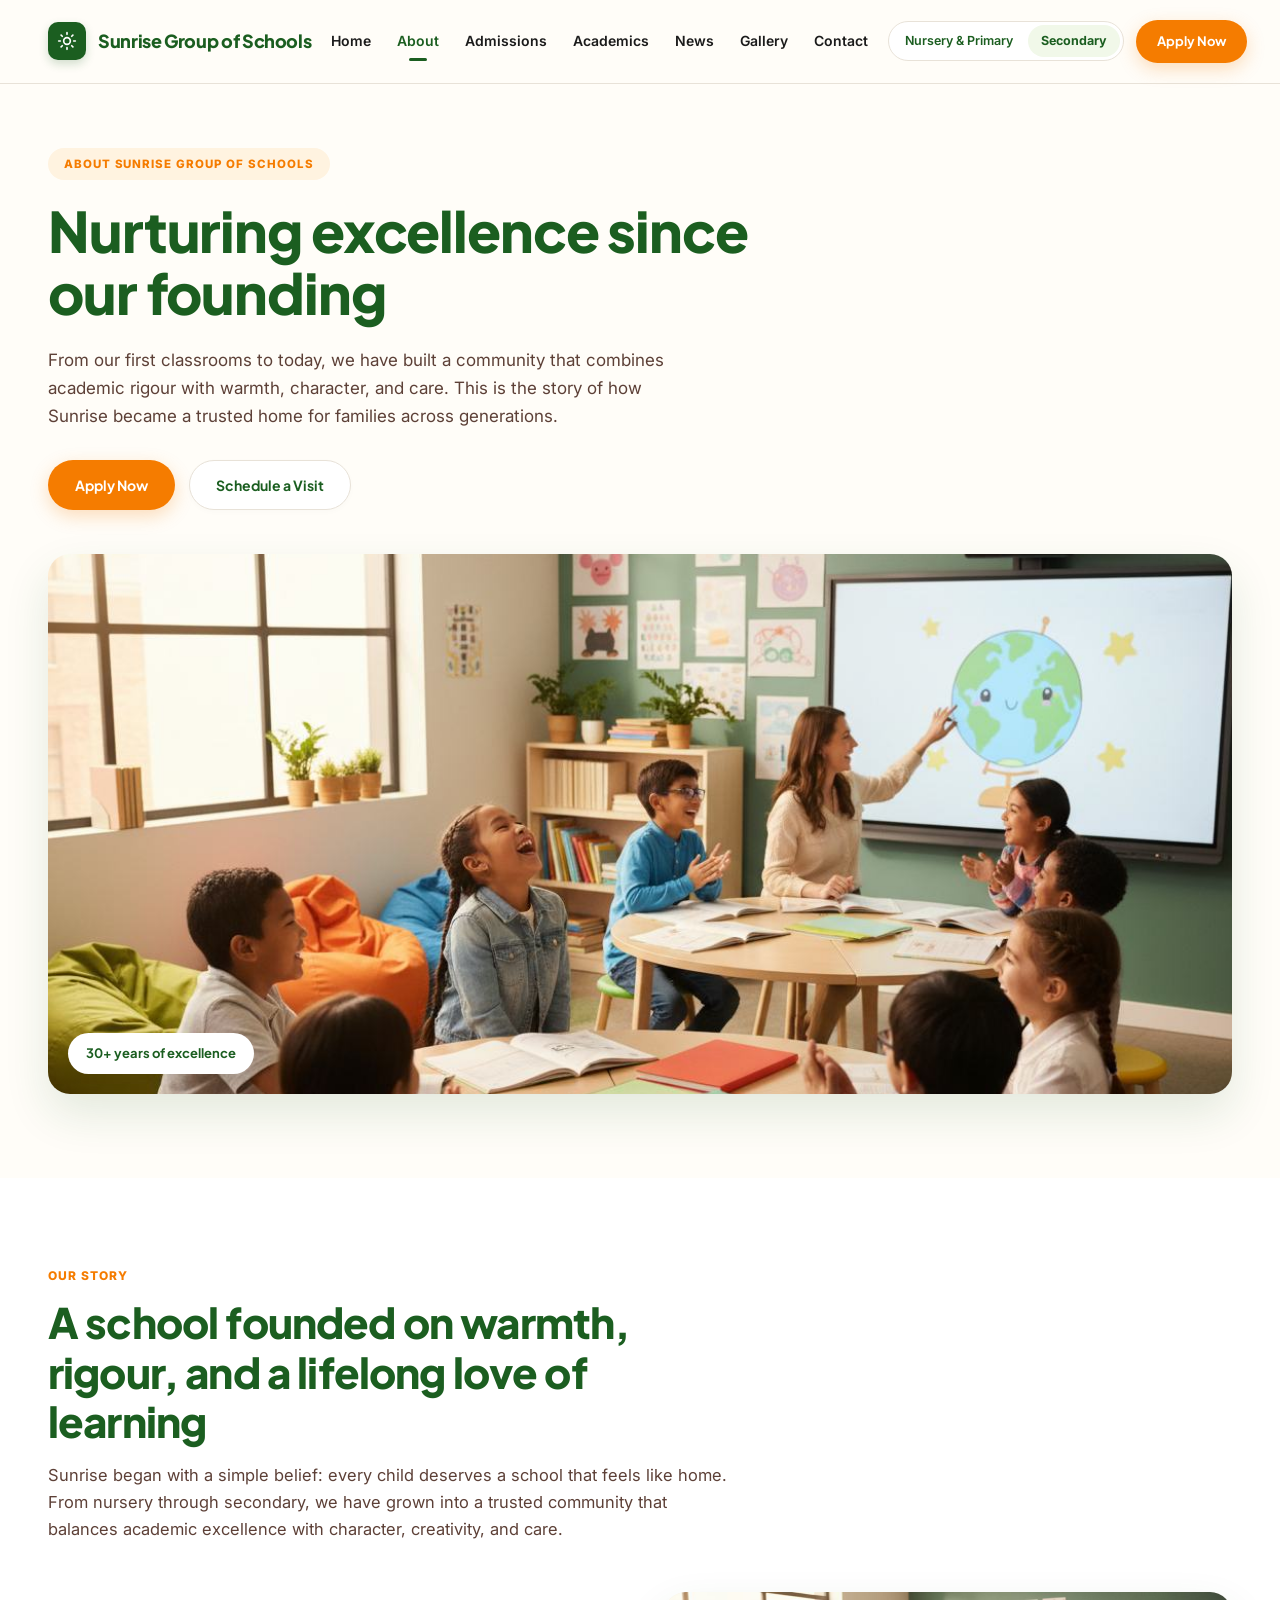
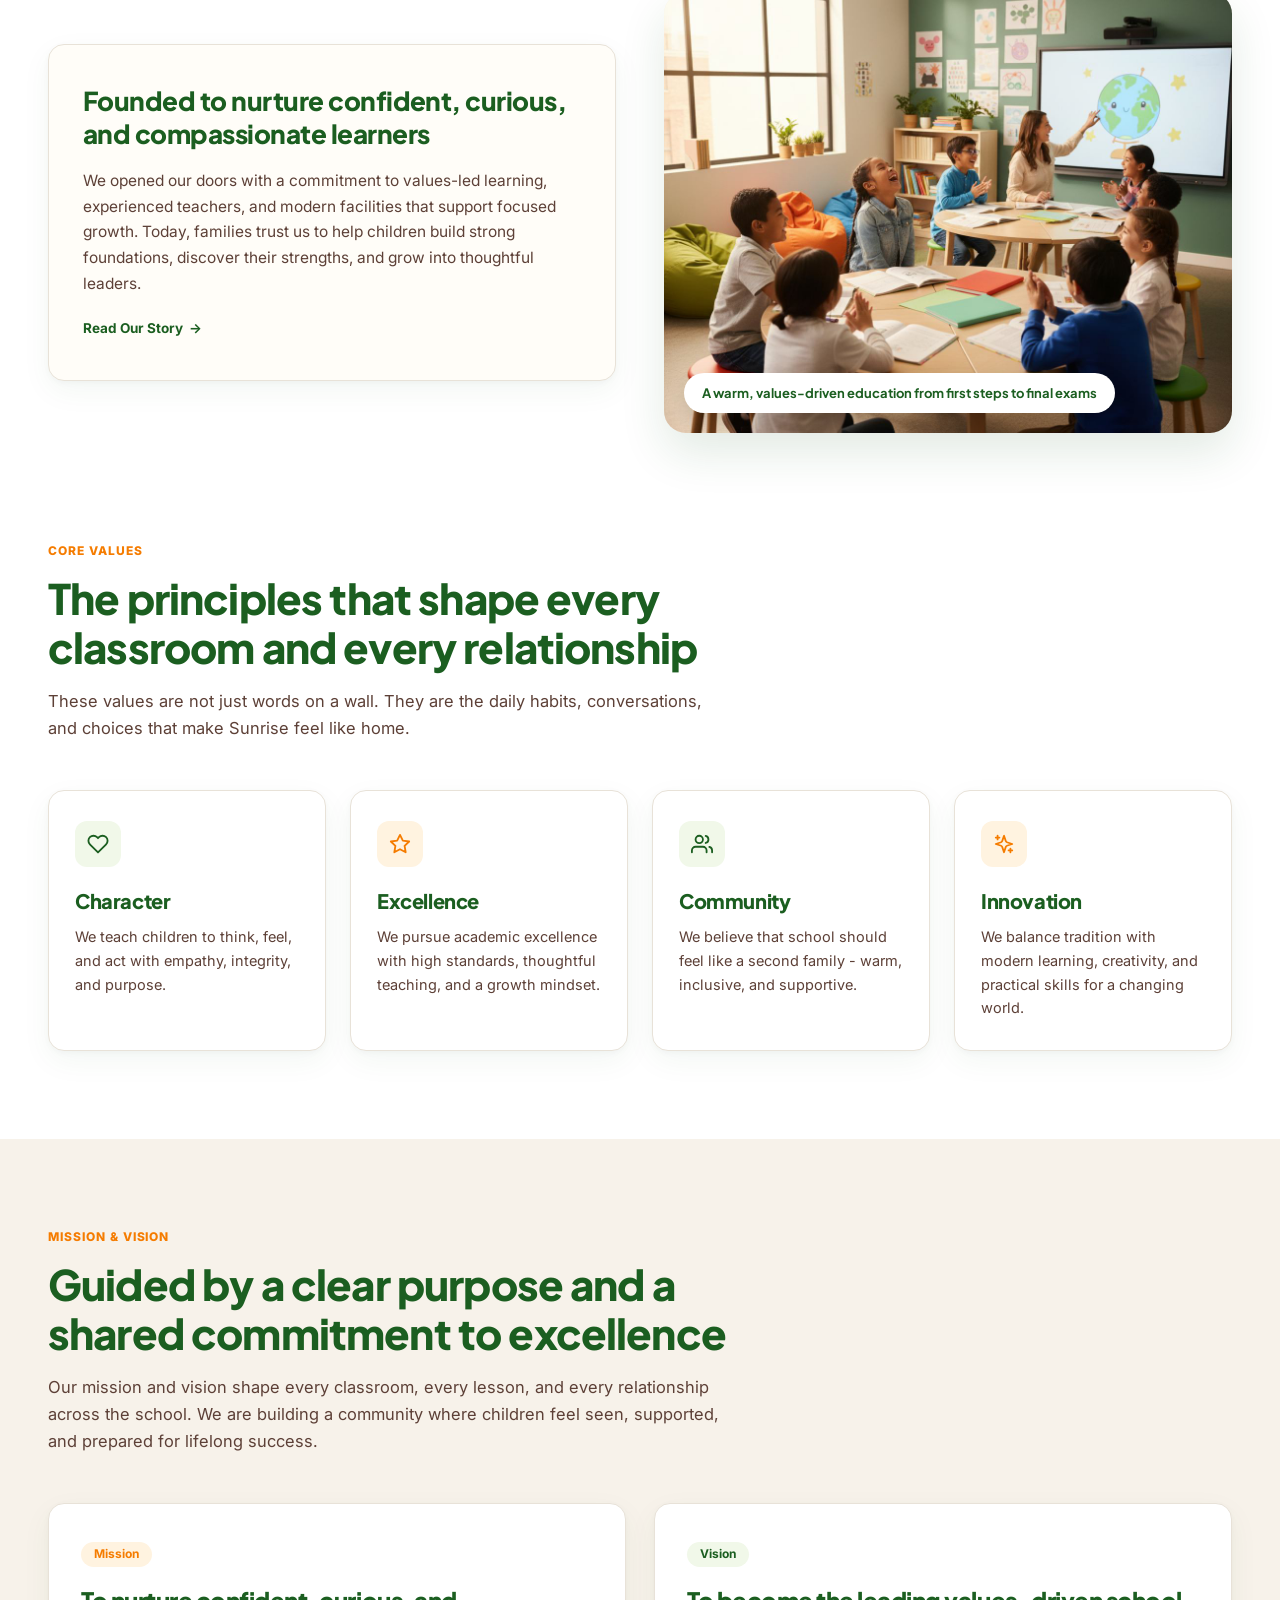
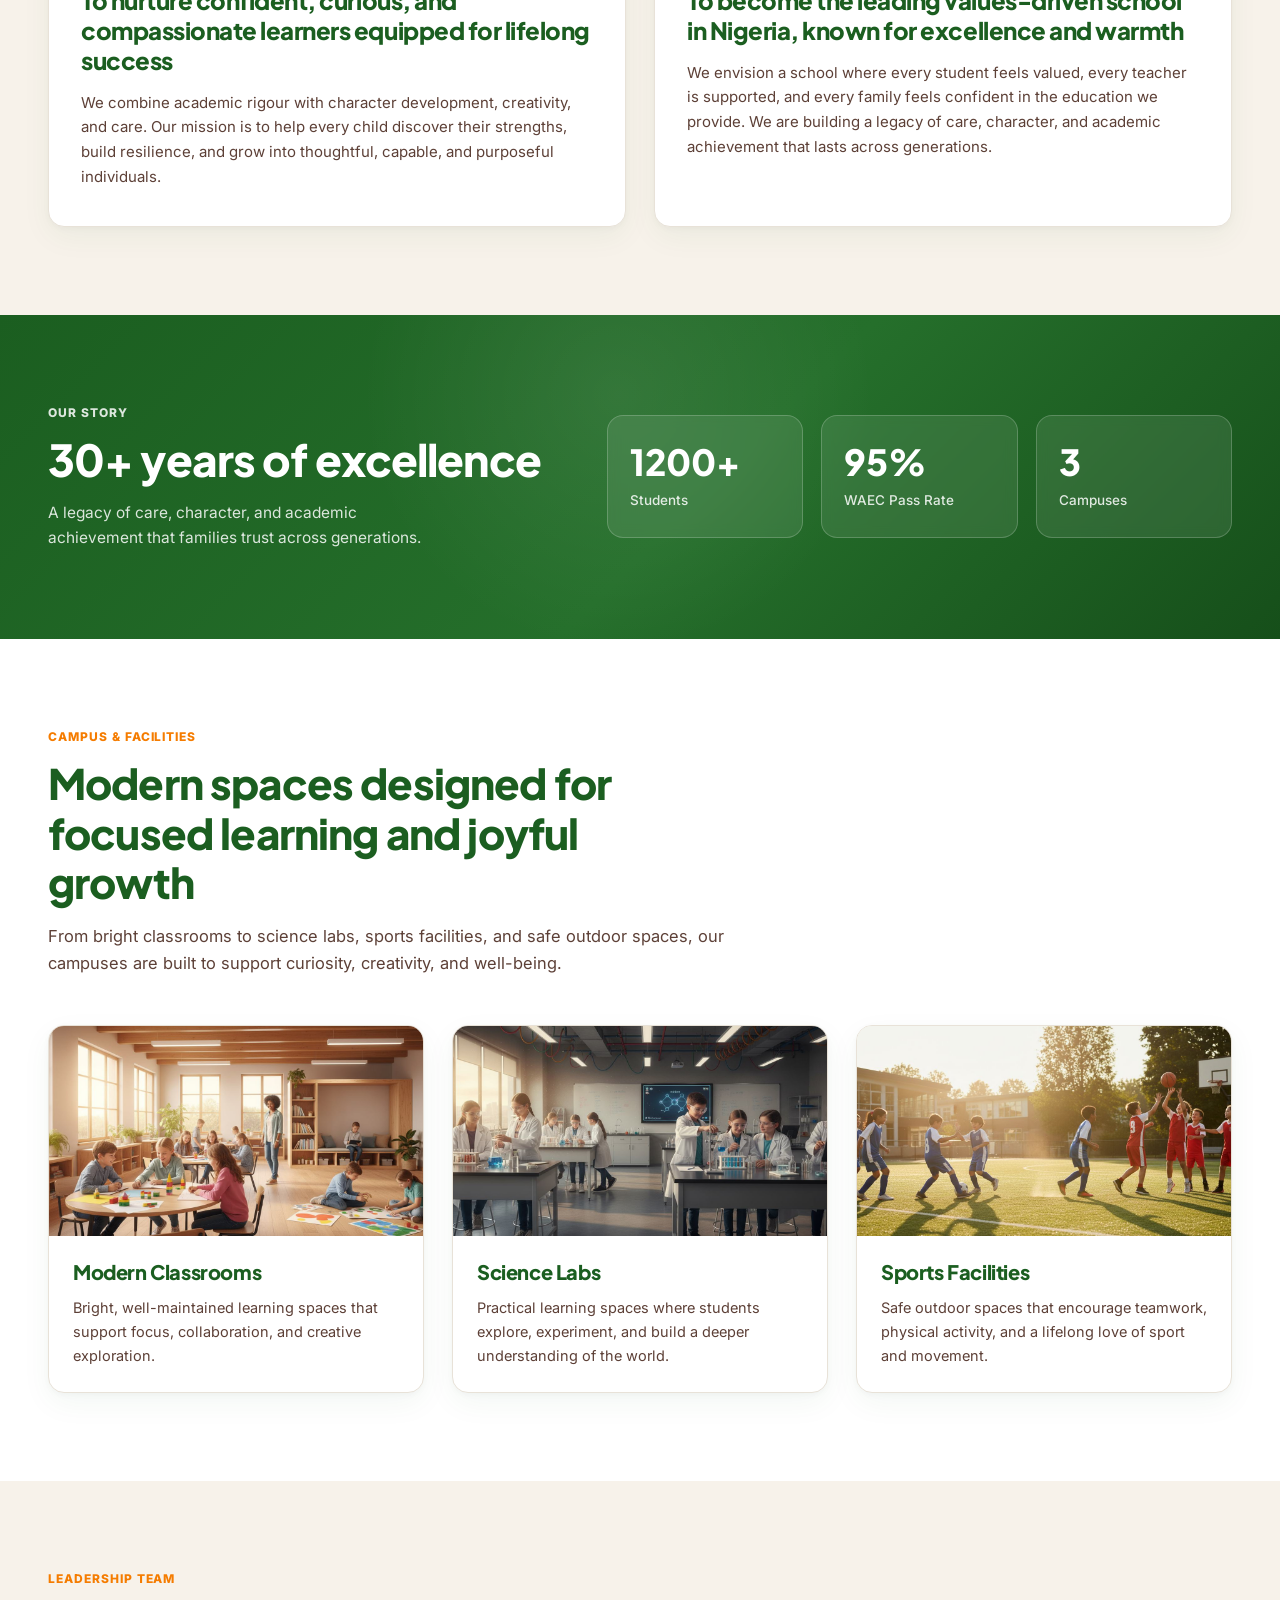
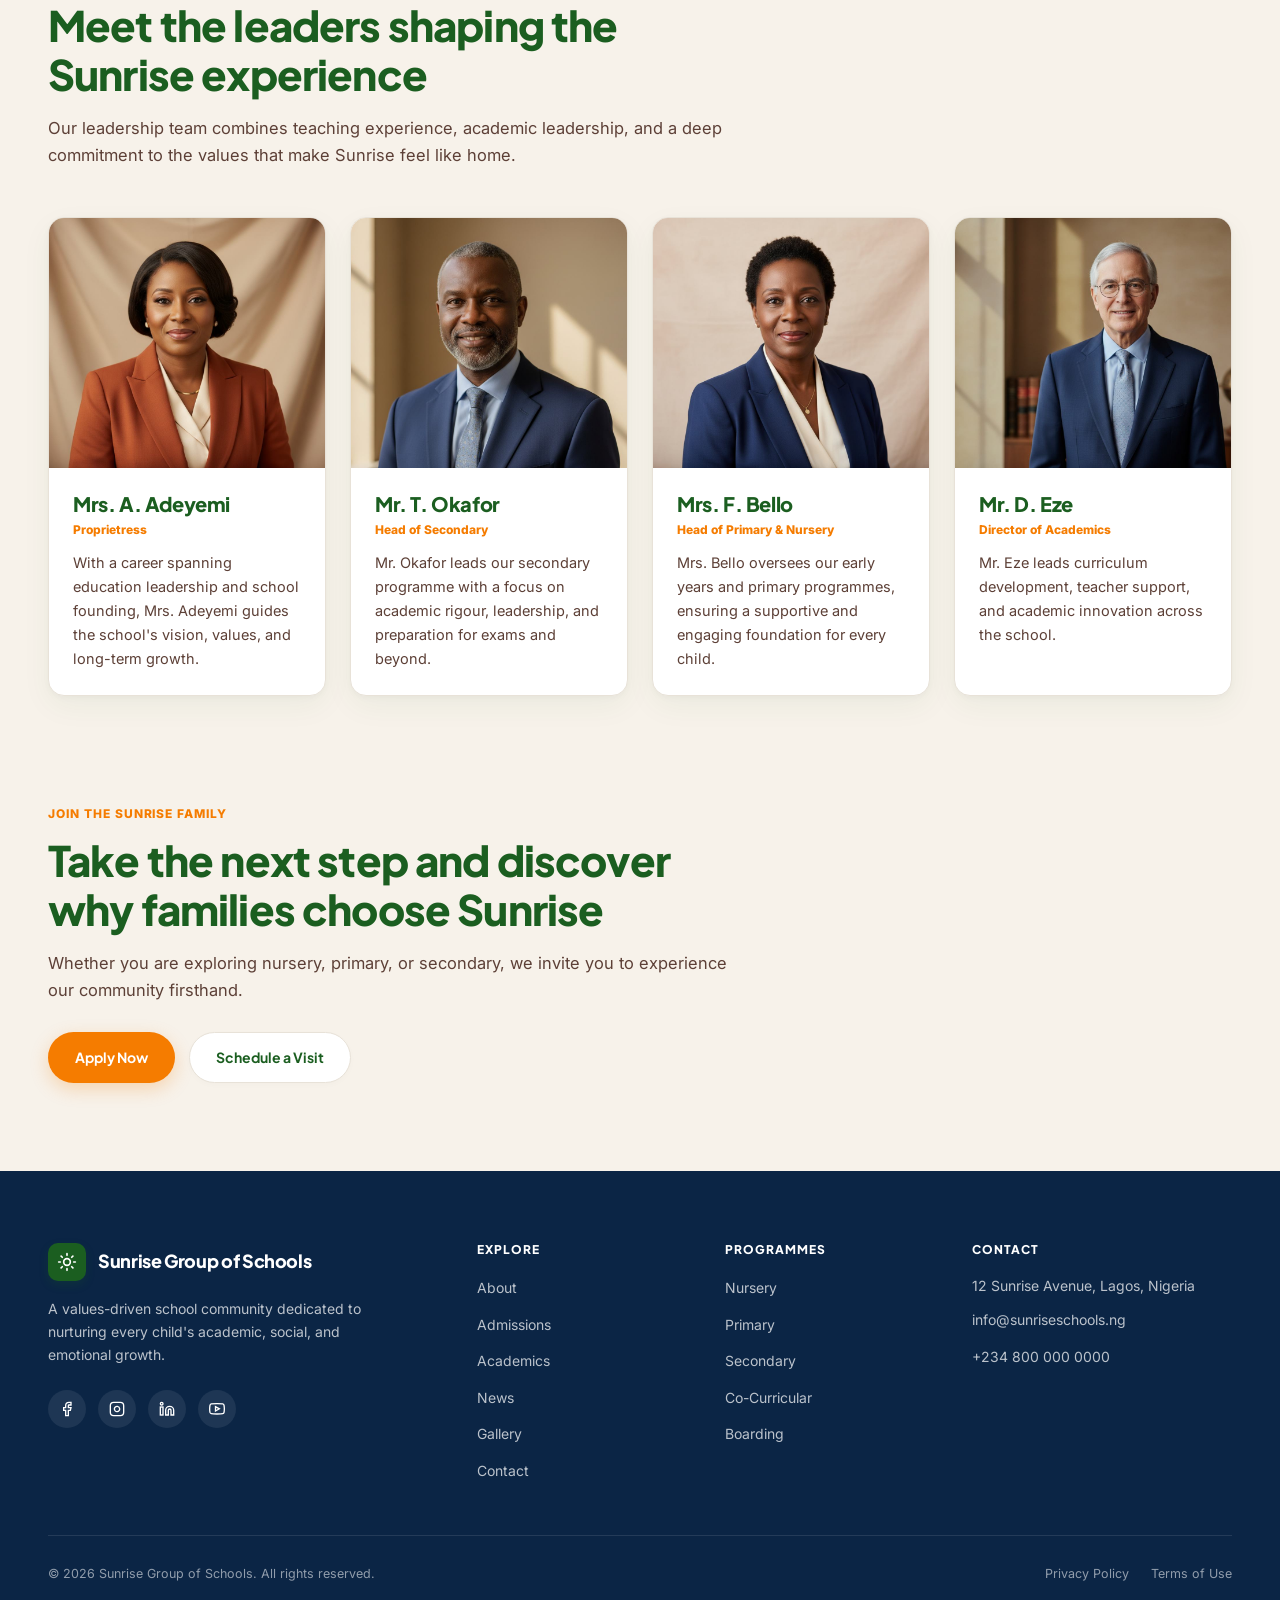
==== about.html @ 2dfd9994 "Build complete Sunrise Group of Schools website from Figma PDFs and all remaining pages" ====
<!DOCTYPE html>
<html lang="en">
<head>
  <meta charset="UTF-8" />
  <meta name="viewport" content="width=device-width, initial-scale=1.0" />
  <title>About Us | Sunrise Group of Schools</title>
  <meta name="description" content="Learn the story of Sunrise Group of Schools — nurturing excellence since our founding with academic rigour, warmth, character, and care." />
  <link rel="stylesheet" href="assets/css/styles.css" />
</head>
<body>

  <!-- ================= HEADER ================= -->
  <header class="site-header">
    <div class="header-inner">
      <a href="index.html" class="brand-logo">
        <span class="brand-icon" aria-hidden="true">
          <svg viewBox="0 0 24 24" fill="none" stroke="currentColor" stroke-width="2" stroke-linecap="round" stroke-linejoin="round">
            <circle cx="12" cy="12" r="4"></circle>
            <path d="M12 2v2M12 20v2M4.93 4.93l1.41 1.41M17.66 17.66l1.41 1.41M2 12h2M20 12h2M6.34 17.66l-1.41 1.41M19.07 4.93l-1.41 1.41"></path>
          </svg>
        </span>
        <span>Sunrise Group of Schools</span>
      </a>

      <nav class="main-nav" aria-label="Main Navigation">
        <a href="index.html" class="nav-link">Home</a>
        <a href="about.html" class="nav-link active">About</a>
        <a href="admissions.html" class="nav-link">Admissions</a>
        <a href="academics.html" class="nav-link">Academics</a>
        <a href="news.html" class="nav-link">News</a>
        <a href="gallery.html" class="nav-link">Gallery</a>
        <a href="contact.html" class="nav-link">Contact</a>
      </nav>

      <div class="header-actions">
        <div class="programme-switcher" aria-label="School Sections">
          <a href="nursery-primary.html" class="programme-pill">Nursery &amp; Primary</a>
          <a href="secondary.html" class="programme-pill highlighted">Secondary</a>
        </div>
        <button class="mobile-menu-toggle" aria-label="Toggle Menu" aria-expanded="false">
          <svg width="20" height="20" viewBox="0 0 24 24" fill="none" stroke="currentColor" stroke-width="2.2" stroke-linecap="round">
            <line x1="3" y1="6" x2="21" y2="6"></line>
            <line x1="3" y1="12" x2="21" y2="12"></line>
            <line x1="3" y1="18" x2="21" y2="18"></line>
          </svg>
        </button>
        <a href="admissions.html" class="btn btn-sm btn-orange">Apply Now</a>
      </div>
    </div>

    <div class="mobile-drawer">
      <a href="index.html" class="nav-link">Home</a>
      <a href="about.html" class="nav-link active">About</a>
      <a href="admissions.html" class="nav-link">Admissions</a>
      <a href="academics.html" class="nav-link">Academics</a>
      <a href="news.html" class="nav-link">News</a>
      <a href="gallery.html" class="nav-link">Gallery</a>
      <a href="contact.html" class="nav-link">Contact</a>
      <div class="programme-switcher">
        <a href="nursery-primary.html" class="programme-pill">Nursery &amp; Primary</a>
        <a href="secondary.html" class="programme-pill highlighted">Secondary</a>
      </div>
    </div>
  </header>

  <main>
    <!-- ================= HERO SECTION (STACKED WIDE) ================= -->
    <section class="hero-stacked">
      <div class="container">
        <div class="hero-stacked-top">
          <span class="eyebrow-pill">About Sunrise Group of Schools</span>
          <h1 class="hero-title">Nurturing excellence since our founding</h1>
          <p class="hero-desc" style="max-width: 640px;">
            From our first classrooms to today, we have built a community that combines academic rigour with warmth, character, and care. This is the story of how Sunrise became a trusted home for families across generations.
          </p>
          <div class="hero-buttons" style="margin-bottom: 0;">
            <a href="admissions.html" class="btn btn-orange">Apply Now</a>
            <a href="contact.html#book-tour" class="btn btn-outline">Schedule a Visit</a>
          </div>
        </div>

        <div class="hero-wide-media">
          <img src="assets/images/hero-home.jpg" alt="Sunrise Group of Schools students and teacher in bright classroom" />
          <div class="floating-pill">30+ years of excellence</div>
        </div>
      </div>
    </section>

    <!-- ================= OUR STORY ================= -->
    <section id="our-story" class="section section-white">
      <div class="container">
        <div class="section-header">
          <span class="eyebrow-text">Our Story</span>
          <h2 class="section-title">A school founded on warmth, rigour, and a lifelong love of learning</h2>
          <p class="section-subtitle">
            Sunrise began with a simple belief: every child deserves a school that feels like home. From nursery through secondary, we have grown into a trusted community that balances academic excellence with character, creativity, and care.
          </p>
        </div>

        <div class="split-2col">
          <div class="card card-cream" style="padding: 40px 34px;">
            <h3 class="card-title" style="font-size: 26px; line-height: 1.25; margin-bottom: 18px;">
              Founded to nurture confident, curious, and compassionate learners
            </h3>
            <p class="card-text" style="font-size: 15.5px;">
              We opened our doors with a commitment to values-led learning, experienced teachers, and modern facilities that support focused growth. Today, families trust us to help children build strong foundations, discover their strengths, and grow into thoughtful leaders.
            </p>
            <a href="#mission-vision" class="card-link">Read Our Story <span>&rarr;</span></a>
          </div>

          <div class="hero-media">
            <img src="assets/images/hero-home.jpg" alt="Students learning together in Sunrise classroom" />
            <div class="floating-pill">A warm, values-driven education from first steps to final exams</div>
          </div>
        </div>
      </div>
    </section>

    <!-- ================= CORE VALUES ================= -->
    <section class="section section-white" style="padding-top: 20px;">
      <div class="container">
        <div class="section-header">
          <span class="eyebrow-text">Core Values</span>
          <h2 class="section-title">The principles that shape every classroom and every relationship</h2>
          <p class="section-subtitle">
            These values are not just words on a wall. They are the daily habits, conversations, and choices that make Sunrise feel like home.
          </p>
        </div>

        <div class="grid-4">
          <div class="card">
            <div class="icon-box green">
              <svg viewBox="0 0 24 24" fill="none" stroke="currentColor" stroke-width="2" stroke-linecap="round" stroke-linejoin="round">
                <path d="M20.84 4.61a5.5 5.5 0 0 0-7.78 0L12 5.67l-1.06-1.06a5.5 5.5 0 0 0-7.78 7.78l1.06 1.06L12 21.23l7.78-7.78 1.06-1.06a5.5 5.5 0 0 0 0-7.78z"></path>
              </svg>
            </div>
            <h3 class="card-title">Character</h3>
            <p class="card-text">
              We teach children to think, feel, and act with empathy, integrity, and purpose.
            </p>
          </div>

          <div class="card">
            <div class="icon-box orange">
              <svg viewBox="0 0 24 24" fill="none" stroke="currentColor" stroke-width="2" stroke-linecap="round" stroke-linejoin="round">
                <polygon points="12 2 15.09 8.26 22 9.27 17 14.14 18.18 21.02 12 17.77 5.82 21.02 7 14.14 2 9.27 8.91 8.26 12 2"></polygon>
              </svg>
            </div>
            <h3 class="card-title">Excellence</h3>
            <p class="card-text">
              We pursue academic excellence with high standards, thoughtful teaching, and a growth mindset.
            </p>
          </div>

          <div class="card">
            <div class="icon-box green">
              <svg viewBox="0 0 24 24" fill="none" stroke="currentColor" stroke-width="2" stroke-linecap="round" stroke-linejoin="round">
                <path d="M17 21v-2a4 4 0 0 0-4-4H5a4 4 0 0 0-4 4v2"></path>
                <circle cx="9" cy="7" r="4"></circle>
                <path d="M23 21v-2a4 4 0 0 0-3-3.87"></path>
                <path d="M16 3.13a4 4 0 0 1 0 7.75"></path>
              </svg>
            </div>
            <h3 class="card-title">Community</h3>
            <p class="card-text">
              We believe that school should feel like a second family - warm, inclusive, and supportive.
            </p>
          </div>

          <div class="card">
            <div class="icon-box orange">
              <svg viewBox="0 0 24 24" fill="none" stroke="currentColor" stroke-width="2" stroke-linecap="round" stroke-linejoin="round">
                <path d="m12 3-1.912 5.813a2 2 0 0 1-1.275 1.275L3 12l5.813 1.912a2 2 0 0 1 1.275 1.275L12 21l1.912-5.813a2 2 0 0 1 1.275-1.275L21 12l-5.813-1.912a2 2 0 0 1-1.275-1.275L12 3Z"></path>
                <path d="M5 3v4M19 17v4M3 5h4M17 19h4"></path>
              </svg>
            </div>
            <h3 class="card-title">Innovation</h3>
            <p class="card-text">
              We balance tradition with modern learning, creativity, and practical skills for a changing world.
            </p>
          </div>
        </div>
      </div>
    </section>

    <!-- ================= MISSION & VISION ================= -->
    <section id="mission-vision" class="section section-oatmeal">
      <div class="container">
        <div class="section-header">
          <span class="eyebrow-text">Mission &amp; Vision</span>
          <h2 class="section-title">Guided by a clear purpose and a shared commitment to excellence</h2>
          <p class="section-subtitle">
            Our mission and vision shape every classroom, every lesson, and every relationship across the school. We are building a community where children feel seen, supported, and prepared for lifelong success.
          </p>
        </div>

        <div class="grid-2">
          <div class="card" style="padding: 36px 32px;">
            <div style="margin-bottom: 18px;">
              <span class="badge badge-orange">Mission</span>
            </div>
            <h3 class="card-title" style="font-size: 24px; line-height: 1.25; margin-bottom: 16px;">
              To nurture confident, curious, and compassionate learners equipped for lifelong success
            </h3>
            <p class="card-text" style="font-size: 15px;">
              We combine academic rigour with character development, creativity, and care. Our mission is to help every child discover their strengths, build resilience, and grow into thoughtful, capable, and purposeful individuals.
            </p>
          </div>

          <div class="card" style="padding: 36px 32px;">
            <div style="margin-bottom: 18px;">
              <span class="badge badge-green">Vision</span>
            </div>
            <h3 class="card-title" style="font-size: 24px; line-height: 1.25; margin-bottom: 16px;">
              To become the leading values-driven school in Nigeria, known for excellence and warmth
            </h3>
            <p class="card-text" style="font-size: 15px;">
              We envision a school where every student feels valued, every teacher is supported, and every family feels confident in the education we provide. We are building a legacy of care, character, and academic achievement that lasts across generations.
            </p>
          </div>
        </div>
      </div>
    </section>

    <!-- ================= OUR STORY STATS BANNER ================= -->
    <section class="section section-green">
      <div class="container">
        <div class="stats-banner-grid">
          <div>
            <span class="eyebrow-text light">Our Story</span>
            <h2 class="stats-banner-title">30+ years of excellence</h2>
            <p class="stats-banner-desc">
              A legacy of care, character, and academic achievement that families trust across generations.
            </p>
          </div>

          <div class="stats-cards-row">
            <div class="stat-glass-card">
              <div class="stat-number">1200+</div>
              <div class="stat-label">Students</div>
            </div>
            <div class="stat-glass-card">
              <div class="stat-number">95%</div>
              <div class="stat-label">WAEC Pass Rate</div>
            </div>
            <div class="stat-glass-card">
              <div class="stat-number">3</div>
              <div class="stat-label">Campuses</div>
            </div>
          </div>
        </div>
      </div>
    </section>

    <!-- ================= CAMPUS & FACILITIES ================= -->
    <section class="section section-white">
      <div class="container">
        <div class="section-header">
          <span class="eyebrow-text">Campus &amp; Facilities</span>
          <h2 class="section-title">Modern spaces designed for focused learning and joyful growth</h2>
          <p class="section-subtitle">
            From bright classrooms to science labs, sports facilities, and safe outdoor spaces, our campuses are built to support curiosity, creativity, and well-being.
          </p>
        </div>

        <div class="grid-3">
          <div class="photo-card">
            <div class="photo-card-img">
              <img src="assets/images/facility-classrooms.jpg" alt="Modern Classrooms at Sunrise Group of Schools" />
            </div>
            <div class="photo-card-body">
              <h3 class="card-title">Modern Classrooms</h3>
              <p class="card-text">
                Bright, well-maintained learning spaces that support focus, collaboration, and creative exploration.
              </p>
            </div>
          </div>

          <div class="photo-card">
            <div class="photo-card-img">
              <img src="assets/images/facility-science-lab.jpg" alt="Science Labs at Sunrise Group of Schools" />
            </div>
            <div class="photo-card-body">
              <h3 class="card-title">Science Labs</h3>
              <p class="card-text">
                Practical learning spaces where students explore, experiment, and build a deeper understanding of the world.
              </p>
            </div>
          </div>

          <div class="photo-card">
            <div class="photo-card-img">
              <img src="assets/images/facility-sports.jpg" alt="Sports Facilities at Sunrise Group of Schools" />
            </div>
            <div class="photo-card-body">
              <h3 class="card-title">Sports Facilities</h3>
              <p class="card-text">
                Safe outdoor spaces that encourage teamwork, physical activity, and a lifelong love of sport and movement.
              </p>
            </div>
          </div>
        </div>
      </div>
    </section>

    <!-- ================= LEADERSHIP TEAM ================= -->
    <section class="section section-oatmeal">
      <div class="container">
        <div class="section-header">
          <span class="eyebrow-text">Leadership Team</span>
          <h2 class="section-title">Meet the leaders shaping the Sunrise experience</h2>
          <p class="section-subtitle">
            Our leadership team combines teaching experience, academic leadership, and a deep commitment to the values that make Sunrise feel like home.
          </p>
        </div>

        <div class="grid-4">
          <div class="photo-card">
            <div class="photo-card-img tall">
              <img src="assets/images/leader-adeyemi.jpg" alt="Mrs. A. Adeyemi - Proprietress" />
            </div>
            <div class="photo-card-body">
              <h3 class="card-title" style="margin-bottom: 4px;">Mrs. A. Adeyemi</h3>
              <div class="role-label">Proprietress</div>
              <p class="card-text">
                With a career spanning education leadership and school founding, Mrs. Adeyemi guides the school's vision, values, and long-term growth.
              </p>
            </div>
          </div>

          <div class="photo-card">
            <div class="photo-card-img tall">
              <img src="assets/images/leader-okafor.jpg" alt="Mr. T. Okafor - Head of Secondary" />
            </div>
            <div class="photo-card-body">
              <h3 class="card-title" style="margin-bottom: 4px;">Mr. T. Okafor</h3>
              <div class="role-label">Head of Secondary</div>
              <p class="card-text">
                Mr. Okafor leads our secondary programme with a focus on academic rigour, leadership, and preparation for exams and beyond.
              </p>
            </div>
          </div>

          <div class="photo-card">
            <div class="photo-card-img tall">
              <img src="assets/images/leader-bello.jpg" alt="Mrs. F. Bello - Head of Primary & Nursery" />
            </div>
            <div class="photo-card-body">
              <h3 class="card-title" style="margin-bottom: 4px;">Mrs. F. Bello</h3>
              <div class="role-label">Head of Primary &amp; Nursery</div>
              <p class="card-text">
                Mrs. Bello oversees our early years and primary programmes, ensuring a supportive and engaging foundation for every child.
              </p>
            </div>
          </div>

          <div class="photo-card">
            <div class="photo-card-img tall">
              <img src="assets/images/leader-eze.jpg" alt="Mr. D. Eze - Director of Academics" />
            </div>
            <div class="photo-card-body">
              <h3 class="card-title" style="margin-bottom: 4px;">Mr. D. Eze</h3>
              <div class="role-label">Director of Academics</div>
              <p class="card-text">
                Mr. Eze leads curriculum development, teacher support, and academic innovation across the school.
              </p>
            </div>
          </div>
        </div>
      </div>
    </section>

    <!-- ================= JOIN THE SUNRISE FAMILY CTA ================= -->
    <section class="section section-oatmeal" style="padding-top: 20px;">
      <div class="container">
        <div class="section-header" style="margin-bottom: 28px;">
          <span class="eyebrow-text">Join the Sunrise Family</span>
          <h2 class="section-title">Take the next step and discover why families choose Sunrise</h2>
          <p class="section-subtitle">
            Whether you are exploring nursery, primary, or secondary, we invite you to experience our community firsthand.
          </p>
        </div>
        <div class="hero-buttons" style="margin-bottom: 0;">
          <a href="admissions.html" class="btn btn-orange">Apply Now</a>
          <a href="contact.html#book-tour" class="btn btn-outline">Schedule a Visit</a>
        </div>
      </div>
    </section>
  </main>

  <!-- ================= FOOTER ================= -->
  <footer class="site-footer">
    <div class="container">
      <div class="footer-grid">
        <div>
          <a href="index.html" class="brand-logo">
            <span class="brand-icon" aria-hidden="true">
              <svg viewBox="0 0 24 24" fill="none" stroke="currentColor" stroke-width="2" stroke-linecap="round" stroke-linejoin="round">
                <circle cx="12" cy="12" r="4"></circle>
                <path d="M12 2v2M12 20v2M4.93 4.93l1.41 1.41M17.66 17.66l1.41 1.41M2 12h2M20 12h2M6.34 17.66l-1.41 1.41M19.07 4.93l-1.41 1.41"></path>
              </svg>
            </span>
            <span class="footer-brand-title">Sunrise Group of Schools</span>
          </a>
          <p class="footer-desc">
            A values-driven school community dedicated to nurturing every child's academic, social, and emotional growth.
          </p>
          <div class="social-links">
            <a href="contact.html" class="social-btn" aria-label="Facebook">
              <svg viewBox="0 0 24 24" fill="none" stroke="currentColor" stroke-width="2"><path d="M18 2h-3a5 5 0 0 0-5 5v3H7v4h3v8h4v-8h3l1-4h-4V7a1 1 0 0 1 1-1h3z"></path></svg>
            </a>
            <a href="gallery.html" class="social-btn" aria-label="Instagram">
              <svg viewBox="0 0 24 24" fill="none" stroke="currentColor" stroke-width="2"><rect x="2" y="2" width="20" height="20" rx="5" ry="5"></rect><path d="M16 11.37A4 4 0 1 1 12.63 8 4 4 0 0 1 16 11.37z"></path><line x1="17.5" y1="6.5" x2="17.51" y2="6.5"></line></svg>
            </a>
            <a href="about.html" class="social-btn" aria-label="LinkedIn">
              <svg viewBox="0 0 24 24" fill="none" stroke="currentColor" stroke-width="2"><path d="M16 8a6 6 0 0 1 6 6v7h-4v-7a2 2 0 0 0-2-2 2 2 0 0 0-2 2v7h-4v-7a6 6 0 0 1 6-6z"></path><rect x="2" y="9" width="4" height="12"></rect><circle cx="4" cy="4" r="2"></circle></svg>
            </a>
            <a href="news.html" class="social-btn" aria-label="YouTube">
              <svg viewBox="0 0 24 24" fill="none" stroke="currentColor" stroke-width="2"><path d="M22.54 6.42a2.78 2.78 0 0 0-1.94-2C18.88 4 12 4 12 4s-6.88 0-8.6.46a2.78 2.78 0 0 0-1.94 2A29 29 0 0 0 1 11.75a29 29 0 0 0 .46 5.33A2.78 2.78 0 0 0 3.4 19c1.72.46 8.6.46 8.6.46s6.88 0 8.6-.46a2.78 2.78 0 0 0 1.94-2 29 29 0 0 0 .46-5.25 29 29 0 0 0-.46-5.33z"></path><polygon points="9.75 15.02 15.5 11.75 9.75 8.48 9.75 15.02"></polygon></svg>
            </a>
          </div>
        </div>

        <div>
          <h4 class="footer-col-title">Explore</h4>
          <ul class="footer-links">
            <li><a href="about.html">About</a></li>
            <li><a href="admissions.html">Admissions</a></li>
            <li><a href="academics.html">Academics</a></li>
            <li><a href="news.html">News</a></li>
            <li><a href="gallery.html">Gallery</a></li>
            <li><a href="contact.html">Contact</a></li>
          </ul>
        </div>

        <div>
          <h4 class="footer-col-title">Programmes</h4>
          <ul class="footer-links">
            <li><a href="nursery-primary.html#nursery">Nursery</a></li>
            <li><a href="nursery-primary.html#primary">Primary</a></li>
            <li><a href="secondary.html">Secondary</a></li>
            <li><a href="academics.html#beyond-classroom">Co-Curricular</a></li>
            <li><a href="secondary.html#boarding">Boarding</a></li>
          </ul>
        </div>

        <div>
          <h4 class="footer-col-title">Contact</h4>
          <ul class="footer-links">
            <li class="footer-contact-item">12 Sunrise Avenue, Lagos, Nigeria</li>
            <li><a href="mailto:info@sunriseschools.ng">info@sunriseschools.ng</a></li>
            <li><a href="tel:+2348000000000">+234 800 000 0000</a></li>
          </ul>
        </div>
      </div>

      <div class="footer-bottom">
        <div>&copy; 2026 Sunrise Group of Schools. All rights reserved.</div>
        <div class="footer-legal">
          <a href="contact.html#privacy">Privacy Policy</a>
          <a href="contact.html#terms">Terms of Use</a>
        </div>
      </div>
    </div>
  </footer>

  <script src="assets/js/main.js"></script>
</body>
</html>
---- assets/css/styles.css ----
@import url('https://fonts.googleapis.com/css2?family=Inter:ital,wght@0,400;0,500;0,600;0,700;1,400;1,500&family=Plus+Jakarta+Sans:wght@600;700;800&display=swap');

:root {
  --green-primary: #1b5e20;
  --green-dark: #134617;
  --green-light: #f1f8e9;
  --green-tint: #e4f2d5;
  --orange-primary: #f57c00;
  --orange-hover: #e06d00;
  --orange-light: #fff3e0;
  --orange-tint: #ffe5bd;
  --navy-footer: #0b2545;
  --bg-cream: #fffdf8;
  --bg-oatmeal: #f7f2ea;
  --bg-white: #ffffff;
  --text-dark: #1b1b1b;
  --text-muted: #5d4037;
  --text-light: #7a635b;
  --border-warm: #e8e2d8;
  --shadow-card: 0 10px 30px rgba(27, 94, 32, 0.05), 0 2px 6px rgba(27, 27, 27, 0.03);
  --shadow-hover: 0 18px 40px rgba(27, 94, 32, 0.1), 0 4px 12px rgba(27, 27, 27, 0.05);
  --shadow-photo: 0 20px 45px rgba(27, 94, 32, 0.12);
  --radius-sm: 10px;
  --radius-md: 16px;
  --radius-lg: 22px;
  --radius-pill: 9999px;
  --container-max: 1280px;
  --transition: all 0.25s cubic-bezier(0.16, 1, 0.3, 1);
}

*, *::before, *::after {
  box-sizing: border-box;
  margin: 0;
  padding: 0;
}

html {
  scroll-behavior: smooth;
  -webkit-font-smoothing: antialiased;
  -moz-osx-font-smoothing: grayscale;
}

body {
  font-family: 'Inter', -apple-system, BlinkMacSystemFont, sans-serif;
  background-color: var(--bg-cream);
  color: var(--text-dark);
  line-height: 1.6;
  font-size: 16px;
  overflow-x: hidden;
}

h1, h2, h3, h4, h5, h6 {
  font-family: 'Plus Jakarta Sans', 'Inter', sans-serif;
  color: var(--green-primary);
  line-height: 1.18;
  letter-spacing: -0.02em;
}

a {
  color: inherit;
  text-decoration: none;
  transition: var(--transition);
}

img {
  max-width: 100%;
  height: auto;
  display: block;
}

ul {
  list-style: none;
}

.container {
  max-width: var(--container-max);
  margin: 0 auto;
  padding: 0 48px;
}

@media (max-width: 768px) {
  .container {
    padding: 0 20px;
  }
}

/* =========================================
   HEADER & NAVIGATION (Matches Figma 84px/60px)
   ========================================= */
.site-header {
  position: sticky;
  top: 0;
  z-index: 1000;
  background-color: rgba(255, 253, 248, 0.96);
  backdrop-filter: blur(12px);
  border-bottom: 1px solid var(--border-warm);
  height: 84px;
  display: flex;
  align-items: center;
}

.header-inner {
  width: 100%;
  max-width: var(--container-max);
  margin: 0 auto;
  padding: 0 48px;
  display: flex;
  align-items: center;
  justify-content: space-between;
  gap: 20px;
}

.brand-logo {
  display: inline-flex;
  align-items: center;
  gap: 12px;
  font-family: 'Plus Jakarta Sans', sans-serif;
  font-weight: 800;
  font-size: 18px;
  color: var(--green-primary);
  letter-spacing: -0.02em;
  flex-shrink: 0;
}

.brand-icon {
  width: 38px;
  height: 38px;
  border-radius: 10px;
  background-color: var(--green-primary);
  color: var(--bg-white);
  display: inline-flex;
  align-items: center;
  justify-content: center;
  flex-shrink: 0;
  box-shadow: 0 4px 10px rgba(27, 94, 32, 0.2);
}

.brand-icon svg {
  width: 20px;
  height: 20px;
}

.main-nav {
  display: flex;
  align-items: center;
  gap: 26px;
}

.nav-link {
  font-size: 14px;
  font-weight: 600;
  color: var(--text-dark);
  padding: 6px 0;
  position: relative;
}

.nav-link:hover,
.nav-link.active {
  color: var(--green-primary);
}

.nav-link.active::after {
  content: '';
  position: absolute;
  bottom: -2px;
  left: 50%;
  transform: translateX(-50%);
  width: 18px;
  height: 2.5px;
  border-radius: 2px;
  background-color: var(--green-primary);
}

.header-actions {
  display: flex;
  align-items: center;
  gap: 12px;
  flex-shrink: 0;
}

.programme-switcher {
  display: inline-flex;
  align-items: center;
  background-color: var(--bg-white);
  border: 1px solid var(--border-warm);
  border-radius: var(--radius-pill);
  padding: 3px;
  gap: 2px;
}

.programme-pill {
  font-size: 12.5px;
  font-weight: 600;
  color: var(--green-primary);
  padding: 6px 13px;
  border-radius: var(--radius-pill);
  white-space: nowrap;
}

.programme-pill:hover {
  background-color: var(--green-light);
}

.programme-pill.highlighted {
  background-color: var(--green-light);
  color: var(--green-primary);
  font-weight: 700;
}

.mobile-menu-toggle {
  display: none;
  width: 38px;
  height: 38px;
  border-radius: 10px;
  background-color: var(--green-light);
  color: var(--green-primary);
  border: none;
  align-items: center;
  justify-content: center;
  cursor: pointer;
  transition: var(--transition);
}

.mobile-menu-toggle:hover {
  background-color: var(--green-tint);
}

.mobile-drawer {
  display: none;
  position: fixed;
  top: 64px;
  left: 0;
  right: 0;
  background-color: var(--bg-cream);
  border-bottom: 1px solid var(--border-warm);
  box-shadow: 0 20px 40px rgba(0, 0, 0, 0.1);
  padding: 20px;
  z-index: 999;
  flex-direction: column;
  gap: 14px;
}

.mobile-drawer.open {
  display: flex;
}

.mobile-drawer .nav-link {
  font-size: 16px;
  padding: 10px 12px;
  border-radius: 8px;
}

.mobile-drawer .nav-link.active {
  background-color: var(--green-light);
}

.mobile-drawer .nav-link.active::after {
  display: none;
}

.mobile-drawer .programme-switcher {
  width: 100%;
  justify-content: center;
  margin-top: 6px;
}

.mobile-drawer .programme-pill {
  flex: 1;
  text-align: center;
  padding: 8px 12px;
}

@media (max-width: 1120px) {
  .main-nav,
  .header-actions .programme-switcher {
    display: none;
  }
  .mobile-menu-toggle {
    display: inline-flex;
  }
  .site-header {
    height: 64px;
  }
  .header-inner {
    padding: 0 20px;
  }
  .brand-logo {
    font-size: 15px;
    gap: 8px;
  }
  .brand-icon {
    width: 32px;
    height: 32px;
  }
}

/* =========================================
   BUTTONS & BADGES
   ========================================= */
.btn {
  display: inline-flex;
  align-items: center;
  justify-content: center;
  gap: 8px;
  padding: 13px 26px;
  border-radius: var(--radius-pill);
  font-family: 'Plus Jakarta Sans', sans-serif;
  font-size: 14px;
  font-weight: 700;
  cursor: pointer;
  border: 1px solid transparent;
  transition: var(--transition);
  white-space: nowrap;
}

.btn-sm {
  padding: 10px 20px;
  font-size: 13px;
}

.btn-orange {
  background-color: var(--orange-primary);
  color: var(--bg-white);
  box-shadow: 0 6px 18px rgba(245, 124, 0, 0.25);
}

.btn-orange:hover {
  background-color: var(--orange-hover);
  transform: translateY(-2px);
  box-shadow: 0 10px 24px rgba(245, 124, 0, 0.32);
}

.btn-green {
  background-color: var(--green-primary);
  color: var(--bg-white);
  box-shadow: 0 6px 18px rgba(27, 94, 32, 0.22);
}

.btn-green:hover {
  background-color: var(--green-dark);
  transform: translateY(-2px);
}

.btn-outline {
  background-color: var(--bg-white);
  color: var(--green-primary);
  border: 1px solid var(--border-warm);
  box-shadow: 0 2px 6px rgba(0, 0, 0, 0.02);
}

.btn-outline:hover {
  border-color: var(--green-primary);
  background-color: var(--green-light);
  transform: translateY(-2px);
}

.btn-outline-light {
  background-color: rgba(255, 255, 255, 0.08);
  color: var(--bg-white);
  border: 1px solid rgba(255, 255, 255, 0.35);
}

.btn-outline-light:hover {
  background-color: rgba(255, 255, 255, 0.18);
  border-color: var(--bg-white);
  transform: translateY(-2px);
}

.eyebrow-pill {
  display: inline-flex;
  align-items: center;
  gap: 6px;
  background-color: var(--orange-light);
  color: var(--orange-primary);
  font-size: 11.5px;
  font-weight: 800;
  text-transform: uppercase;
  letter-spacing: 0.08em;
  padding: 7px 16px;
  border-radius: var(--radius-pill);
  margin-bottom: 20px;
}

.eyebrow-text {
  display: block;
  color: var(--orange-primary);
  font-size: 12px;
  font-weight: 800;
  text-transform: uppercase;
  letter-spacing: 0.08em;
  margin-bottom: 12px;
}

.eyebrow-text.light {
  color: rgba(255, 255, 255, 0.85);
}

.badge {
  display: inline-flex;
  align-items: center;
  padding: 5px 13px;
  border-radius: var(--radius-pill);
  font-size: 12px;
  font-weight: 700;
  line-height: 1.2;
}

.badge-orange {
  background-color: var(--orange-light);
  color: var(--orange-primary);
}

.badge-green {
  background-color: var(--green-light);
  color: var(--green-primary);
}

/* =========================================
   SECTIONS & LAYOUTS
   ========================================= */
.section {
  padding: 88px 0;
}

.section-cream {
  background-color: var(--bg-cream);
}

.section-white {
  background-color: var(--bg-white);
}

.section-oatmeal {
  background-color: var(--bg-oatmeal);
}

.section-green {
  background: linear-gradient(135deg, #1b5e20 0%, #256f2b 55%, #164f1a 100%);
  color: var(--bg-white);
  position: relative;
  overflow: hidden;
}

.section-green::before {
  content: '';
  position: absolute;
  width: 520px;
  height: 520px;
  border-radius: 50%;
  background: radial-gradient(circle, rgba(255, 255, 255, 0.08) 0%, transparent 70%);
  top: -180px;
  left: 28%;
  pointer-events: none;
}

.section-header {
  max-width: 680px;
  margin-bottom: 48px;
}

.section-header.centered {
  margin-left: auto;
  margin-right: auto;
  text-align: center;
}

.section-title {
  font-size: clamp(30px, 3.5vw, 42px);
  font-weight: 800;
  color: var(--green-primary);
  margin-bottom: 16px;
}

.section-subtitle {
  font-size: 16.5px;
  color: var(--text-muted);
  line-height: 1.65;
}

/* =========================================
   HERO SECTIONS
   ========================================= */
.hero-split {
  padding: 64px 0 84px;
  background-color: var(--bg-cream);
}

.hero-grid {
  display: grid;
  grid-template-columns: 1.02fr 0.98fr;
  gap: 56px;
  align-items: center;
}

.hero-title {
  font-size: clamp(38px, 4.4vw, 56px);
  font-weight: 800;
  color: var(--green-primary);
  line-height: 1.1;
  margin-bottom: 22px;
}

.hero-desc {
  font-size: 17px;
  color: var(--text-muted);
  line-height: 1.65;
  margin-bottom: 30px;
  max-width: 540px;
}

.hero-buttons {
  display: flex;
  flex-wrap: wrap;
  gap: 14px;
  margin-bottom: 26px;
}

.hero-trust {
  display: flex;
  flex-wrap: wrap;
  align-items: center;
  gap: 22px;
  font-size: 13.5px;
  font-weight: 600;
  color: var(--green-primary);
}

.trust-item {
  display: inline-flex;
  align-items: center;
  gap: 7px;
}

.trust-item svg {
  width: 17px;
  height: 17px;
  color: var(--orange-primary);
  flex-shrink: 0;
}

.hero-media {
  position: relative;
  border-radius: var(--radius-lg);
  overflow: hidden;
  box-shadow: var(--shadow-photo);
  background-color: var(--bg-oatmeal);
}

.hero-media img {
  width: 100%;
  height: 100%;
  object-fit: cover;
  aspect-ratio: 1152 / 896;
}

.floating-pill {
  position: absolute;
  bottom: 20px;
  left: 20px;
  background-color: var(--bg-white);
  color: var(--green-primary);
  font-family: 'Plus Jakarta Sans', sans-serif;
  font-size: 13px;
  font-weight: 700;
  padding: 10px 18px;
  border-radius: var(--radius-pill);
  box-shadow: 0 10px 25px rgba(0, 0, 0, 0.14);
}

/* Wide Hero Variant (About Page) */
.hero-stacked {
  padding: 64px 0 84px;
  background-color: var(--bg-cream);
}

.hero-stacked-top {
  max-width: 720px;
  margin-bottom: 44px;
}

.hero-wide-media {
  position: relative;
  border-radius: var(--radius-lg);
  overflow: hidden;
  box-shadow: var(--shadow-photo);
}

.hero-wide-media img {
  width: 100%;
  max-height: 540px;
  object-fit: cover;
  object-position: center 25%;
}

/* =========================================
   CARDS & GRIDS
   ========================================= */
.grid-2 {
  display: grid;
  grid-template-columns: repeat(2, 1fr);
  gap: 28px;
}

.grid-3 {
  display: grid;
  grid-template-columns: repeat(3, 1fr);
  gap: 28px;
}

.grid-4 {
  display: grid;
  grid-template-columns: repeat(4, 1fr);
  gap: 24px;
}

.card {
  background-color: var(--bg-white);
  border: 1px solid var(--border-warm);
  border-radius: var(--radius-md);
  padding: 30px 26px;
  box-shadow: var(--shadow-card);
  transition: var(--transition);
  display: flex;
  flex-direction: column;
}

.card:hover {
  transform: translateY(-4px);
  box-shadow: var(--shadow-hover);
}

.card-cream {
  background-color: var(--bg-cream);
}

.icon-box {
  width: 46px;
  height: 46px;
  border-radius: 12px;
  display: inline-flex;
  align-items: center;
  justify-content: center;
  margin-bottom: 22px;
  flex-shrink: 0;
}

.icon-box svg {
  width: 22px;
  height: 22px;
}

.icon-box.green {
  background-color: var(--green-light);
  color: var(--green-primary);
}

.icon-box.orange {
  background-color: var(--orange-light);
  color: var(--orange-primary);
}

.card-top-between {
  display: flex;
  align-items: center;
  justify-content: space-between;
  margin-bottom: 20px;
}

.card-top-between .icon-box {
  margin-bottom: 0;
}

.card-title {
  font-size: 20px;
  font-weight: 800;
  color: var(--green-primary);
  margin-bottom: 12px;
}

.card-text {
  font-size: 14.5px;
  color: var(--text-muted);
  line-height: 1.65;
  flex-grow: 1;
}

.card-link {
  display: inline-flex;
  align-items: center;
  gap: 6px;
  margin-top: 22px;
  font-size: 13.5px;
  font-weight: 700;
  color: var(--green-primary);
}

.card-link:hover {
  color: var(--orange-primary);
  gap: 10px;
}

/* Photo Cards (News, Facilities, Educators, Leaders) */
.photo-card {
  background-color: var(--bg-white);
  border: 1px solid var(--border-warm);
  border-radius: var(--radius-md);
  overflow: hidden;
  box-shadow: var(--shadow-card);
  transition: var(--transition);
  display: flex;
  flex-direction: column;
}

.photo-card:hover {
  transform: translateY(-4px);
  box-shadow: var(--shadow-hover);
}

.photo-card-img {
  width: 100%;
  height: 210px;
  overflow: hidden;
  background-color: var(--bg-oatmeal);
  position: relative;
}

.photo-card-img.tall {
  height: 250px;
}

.photo-card-img img {
  width: 100%;
  height: 100%;
  object-fit: cover;
  object-position: center top;
  transition: transform 0.5s ease;
}

.photo-card:hover .photo-card-img img {
  transform: scale(1.04);
}

.photo-card-body {
  padding: 24px;
  display: flex;
  flex-direction: column;
  flex-grow: 1;
}

.role-label {
  font-size: 12px;
  font-weight: 800;
  color: var(--orange-primary);
  margin-bottom: 12px;
}

.role-label.uppercase {
  text-transform: uppercase;
  letter-spacing: 0.05em;
  font-size: 11px;
}

/* =========================================
   STATS BANNER (Green Section)
   ========================================= */
.stats-banner-grid {
  display: grid;
  grid-template-columns: 0.9fr 1.1fr;
  gap: 48px;
  align-items: center;
  position: relative;
  z-index: 1;
}

.stats-banner-title {
  font-size: clamp(32px, 3.8vw, 44px);
  font-weight: 800;
  color: var(--bg-white);
  margin-bottom: 14px;
}

.stats-banner-desc {
  font-size: 15.5px;
  color: rgba(255, 255, 255, 0.84);
  max-width: 400px;
  line-height: 1.65;
}

.stats-cards-row {
  display: grid;
  grid-template-columns: repeat(3, 1fr);
  gap: 18px;
}

.stats-cards-row.cols-4 {
  grid-template-columns: repeat(4, 1fr);
}

.stat-glass-card {
  background-color: rgba(255, 255, 255, 0.09);
  border: 1px solid rgba(255, 255, 255, 0.2);
  border-radius: var(--radius-md);
  padding: 26px 22px;
  backdrop-filter: blur(6px);
}

.stat-number {
  font-family: 'Plus Jakarta Sans', sans-serif;
  font-size: clamp(28px, 3vw, 36px);
  font-weight: 800;
  color: var(--bg-white);
  line-height: 1.1;
  margin-bottom: 8px;
}

.stat-label {
  font-size: 13.5px;
  color: rgba(255, 255, 255, 0.85);
  font-weight: 500;
}

/* =========================================
   TESTIMONIAL CARDS
   ========================================= */
.quote-mark {
  color: var(--orange-primary);
  margin-bottom: 16px;
  display: inline-flex;
}

.quote-mark svg {
  width: 28px;
  height: 28px;
}

.quote-text {
  font-size: 15.5px;
  font-style: italic;
  color: var(--green-primary);
  line-height: 1.65;
  margin-bottom: 24px;
  flex-grow: 1;
}

.quote-author {
  display: flex;
  align-items: center;
  gap: 12px;
}

.avatar-initials {
  width: 40px;
  height: 40px;
  border-radius: 50%;
  display: inline-flex;
  align-items: center;
  justify-content: center;
  font-family: 'Plus Jakarta Sans', sans-serif;
  font-size: 13px;
  font-weight: 800;
  flex-shrink: 0;
}

.avatar-initials.green {
  background-color: var(--green-light);
  color: var(--green-primary);
}

.avatar-initials.orange {
  background-color: var(--orange-light);
  color: var(--orange-primary);
}

.author-name {
  font-family: 'Plus Jakarta Sans', sans-serif;
  font-size: 14px;
  font-weight: 800;
  color: var(--green-primary);
}

.author-meta {
  font-size: 12.5px;
  color: var(--text-muted);
}

/* =========================================
   ACADEMICS & ADMISSIONS SPECIAL COMPONENTS
   ========================================= */
.split-2col {
  display: grid;
  grid-template-columns: 1fr 1fr;
  gap: 48px;
  align-items: center;
}

.feature-arrow-list {
  display: flex;
  flex-direction: column;
  gap: 16px;
  margin-top: 24px;
}

.feature-arrow-item {
  display: flex;
  align-items: flex-start;
  gap: 12px;
}

.feature-arrow-icon {
  color: var(--green-primary);
  font-weight: 800;
  margin-top: 2px;
  flex-shrink: 0;
}

.feature-arrow-title {
  font-family: 'Plus Jakarta Sans', sans-serif;
  font-size: 15px;
  font-weight: 800;
  color: var(--green-primary);
  margin-bottom: 2px;
}

.feature-arrow-desc {
  font-size: 13.5px;
  color: var(--text-muted);
}

/* Extracurricular Split (Academics Page) */
.beyond-grid {
  display: grid;
  grid-template-columns: 0.95fr 1.05fr;
  gap: 32px;
  align-items: stretch;
}

.beyond-list {
  display: flex;
  flex-direction: column;
  gap: 16px;
  justify-content: space-between;
}

.beyond-row-card {
  background-color: var(--bg-white);
  border: 1px solid var(--border-warm);
  border-radius: var(--radius-md);
  padding: 22px 24px;
  display: grid;
  grid-template-columns: 0.95fr 1.05fr;
  gap: 18px;
  align-items: center;
  box-shadow: var(--shadow-card);
  transition: var(--transition);
}

.beyond-row-card:hover {
  transform: translateX(4px);
  border-color: var(--green-primary);
}

.beyond-photos {
  display: grid;
  grid-template-columns: 1fr 1fr;
  gap: 22px;
}

.beyond-photo-box {
  border-radius: var(--radius-md);
  overflow: hidden;
  box-shadow: var(--shadow-card);
  height: 100%;
  min-height: 420px;
}

.beyond-photo-box img {
  width: 100%;
  height: 100%;
  object-fit: cover;
}

/* Admissions Step Cards */
.step-number-badge {
  width: 42px;
  height: 42px;
  border-radius: 10px;
  display: inline-flex;
  align-items: center;
  justify-content: center;
  font-family: 'Plus Jakarta Sans', sans-serif;
  font-size: 15px;
  font-weight: 800;
}

.step-number-badge.green {
  background-color: var(--green-light);
  color: var(--green-primary);
}

.step-number-badge.orange {
  background-color: var(--orange-light);
  color: var(--orange-primary);
}

/* Checkmark Requirement List */
.check-list {
  display: flex;
  flex-direction: column;
  gap: 12px;
  margin-top: 8px;
}

.check-list li {
  display: flex;
  align-items: flex-start;
  gap: 10px;
  font-size: 14px;
  color: var(--text-muted);
  line-height: 1.5;
}

.check-list li svg {
  width: 17px;
  height: 17px;
  color: var(--orange-primary);
  flex-shrink: 0;
  margin-top: 2px;
}

/* Fee Table & Colored Cards */
.fee-table {
  width: 100%;
  margin: 18px 0;
}

.fee-row {
  display: flex;
  align-items: center;
  justify-content: space-between;
  padding: 15px 0;
  border-bottom: 1px solid var(--border-warm);
  font-size: 15px;
  font-weight: 700;
  color: var(--green-primary);
}

.fee-amount {
  font-family: 'Plus Jakarta Sans', sans-serif;
  font-size: 17px;
  font-weight: 800;
  color: var(--orange-primary);
}

.fee-note {
  font-size: 12.5px;
  color: var(--text-muted);
  margin-top: 14px;
  line-height: 1.55;
}

.info-box-green {
  background-color: var(--green-light);
  border-radius: var(--radius-md);
  padding: 28px;
  margin-bottom: 20px;
}

.info-box-orange {
  background-color: var(--orange-light);
  border-radius: var(--radius-md);
  padding: 28px;
}

/* FAQ Stack */
.faq-list {
  max-width: 860px;
  display: flex;
  flex-direction: column;
  gap: 18px;
}

.faq-card {
  background-color: var(--bg-white);
  border: 1px solid var(--border-warm);
  border-radius: var(--radius-md);
  padding: 24px 28px;
  box-shadow: var(--shadow-card);
  cursor: pointer;
  transition: var(--transition);
}

.faq-card:hover {
  border-color: var(--green-primary);
}

.faq-header {
  display: flex;
  align-items: center;
  justify-content: space-between;
  gap: 16px;
}

.faq-question {
  font-size: 16px;
  font-weight: 800;
  color: var(--green-primary);
}

.faq-arrow {
  color: var(--green-primary);
  font-weight: 700;
  transition: transform 0.25s ease;
  flex-shrink: 0;
}

.faq-card.collapsed .faq-answer {
  display: none;
}

.faq-card.collapsed .faq-arrow {
  transform: rotate(90deg);
}

.faq-answer {
  margin-top: 10px;
  font-size: 14.5px;
  color: var(--text-muted);
  line-height: 1.6;
}

/* =========================================
   FILTER PILLS (News & Gallery)
   ========================================= */
.filter-bar {
  display: flex;
  flex-wrap: wrap;
  gap: 10px;
  margin-bottom: 36px;
}

.filter-btn {
  padding: 9px 18px;
  border-radius: var(--radius-pill);
  border: 1px solid var(--border-warm);
  background-color: var(--bg-white);
  color: var(--text-muted);
  font-family: 'Plus Jakarta Sans', sans-serif;
  font-size: 13.5px;
  font-weight: 700;
  cursor: pointer;
  transition: var(--transition);
}

.filter-btn:hover,
.filter-btn.active {
  background-color: var(--green-primary);
  color: var(--bg-white);
  border-color: var(--green-primary);
}

/* =========================================
   FORMS & MODALS
   ========================================= */
.form-card {
  background-color: var(--bg-white);
  border: 1px solid var(--border-warm);
  border-radius: var(--radius-lg);
  padding: 36px;
  box-shadow: var(--shadow-card);
}

.form-grid {
  display: grid;
  grid-template-columns: 1fr 1fr;
  gap: 18px;
}

.form-group {
  display: flex;
  flex-direction: column;
  gap: 7px;
  margin-bottom: 18px;
}

.form-group.full {
  grid-column: 1 / -1;
}

.form-label {
  font-size: 13.5px;
  font-weight: 700;
  color: var(--green-primary);
}

.form-control {
  padding: 12px 16px;
  border-radius: 10px;
  border: 1px solid var(--border-warm);
  background-color: var(--bg-cream);
  font-family: inherit;
  font-size: 14.5px;
  color: var(--text-dark);
  transition: var(--transition);
}

.form-control:focus {
  outline: none;
  border-color: var(--green-primary);
  background-color: var(--bg-white);
  box-shadow: 0 0 0 3px rgba(27, 94, 32, 0.12);
}

textarea.form-control {
  min-height: 110px;
  resize: vertical;
}

/* Modal Overlay */
.modal-backdrop {
  display: none;
  position: fixed;
  inset: 0;
  background-color: rgba(11, 37, 69, 0.65);
  backdrop-filter: blur(4px);
  z-index: 2000;
  align-items: center;
  justify-content: center;
  padding: 20px;
}

.modal-backdrop.open {
  display: flex;
}

.modal-content {
  background-color: var(--bg-white);
  border-radius: var(--radius-lg);
  max-width: 640px;
  width: 100%;
  max-height: 90vh;
  overflow-y: auto;
  padding: 36px;
  position: relative;
  box-shadow: 0 25px 60px rgba(0, 0, 0, 0.25);
}

.modal-close {
  position: absolute;
  top: 20px;
  right: 20px;
  width: 36px;
  height: 36px;
  border-radius: 50%;
  border: 1px solid var(--border-warm);
  background: var(--bg-cream);
  color: var(--text-dark);
  font-size: 18px;
  cursor: pointer;
  display: inline-flex;
  align-items: center;
  justify-content: center;
}

/* =========================================
   FOOTER (Matches Figma Deep Navy #0b2545)
   ========================================= */
.site-footer {
  background-color: var(--navy-footer);
  color: rgba(255, 255, 255, 0.78);
  padding: 72px 0 36px;
}

.footer-grid {
  display: grid;
  grid-template-columns: 1.5fr 0.8fr 0.8fr 1fr;
  gap: 40px;
  padding-bottom: 52px;
  border-bottom: 1px solid rgba(255, 255, 255, 0.1);
}

.footer-brand-title {
  color: var(--bg-white);
  font-family: 'Plus Jakarta Sans', sans-serif;
  font-weight: 800;
  font-size: 18px;
}

.footer-desc {
  font-size: 14px;
  color: rgba(255, 255, 255, 0.72);
  margin: 16px 0 24px;
  max-width: 320px;
  line-height: 1.65;
}

.social-links {
  display: flex;
  align-items: center;
  gap: 12px;
}

.social-btn {
  width: 38px;
  height: 38px;
  border-radius: 50%;
  background-color: rgba(255, 255, 255, 0.08);
  color: var(--bg-white);
  display: inline-flex;
  align-items: center;
  justify-content: center;
  transition: var(--transition);
}

.social-btn:hover {
  background-color: var(--orange-primary);
  transform: translateY(-2px);
}

.social-btn svg {
  width: 16px;
  height: 16px;
}

.footer-col-title {
  color: var(--bg-white);
  font-family: 'Plus Jakarta Sans', sans-serif;
  font-size: 12px;
  font-weight: 800;
  text-transform: uppercase;
  letter-spacing: 0.08em;
  margin-bottom: 18px;
}

.footer-links {
  display: flex;
  flex-direction: column;
  gap: 11px;
}

.footer-links a,
.footer-contact-item {
  font-size: 14px;
  color: rgba(255, 255, 255, 0.72);
  line-height: 1.5;
}

.footer-links a:hover {
  color: var(--bg-white);
  padding-left: 3px;
}

.footer-bottom {
  padding-top: 28px;
  display: flex;
  align-items: center;
  justify-content: space-between;
  flex-wrap: wrap;
  gap: 16px;
  font-size: 12.5px;
  color: rgba(255, 255, 255, 0.55);
}

.footer-legal {
  display: flex;
  gap: 22px;
}

.footer-legal a:hover {
  color: var(--bg-white);
}

/* =========================================
   RESPONSIVE BREAKPOINTS (Mobile 390px Figma)
   ========================================= */
@media (max-width: 992px) {
  .hero-grid,
  .split-2col,
  .stats-banner-grid,
  .beyond-grid {
    grid-template-columns: 1fr;
    gap: 36px;
  }

  .grid-4 {
    grid-template-columns: repeat(2, 1fr);
  }

  .grid-3 {
    grid-template-columns: repeat(2, 1fr);
  }

  .footer-grid {
    grid-template-columns: 1fr 1fr;
  }
}

@media (max-width: 640px) {
  .section {
    padding: 56px 0;
  }

  .hero-split,
  .hero-stacked {
    padding: 36px 0 56px;
  }

  .grid-4,
  .grid-3,
  .grid-2,
  .stats-cards-row,
  .stats-cards-row.cols-4,
  .beyond-row-card,
  .beyond-photos,
  .form-grid,
  .footer-grid {
    grid-template-columns: 1fr;
  }

  .beyond-photo-box {
    min-height: 280px;
  }

  .hero-buttons .btn {
    width: auto;
  }

  .card {
    padding: 24px 20px;
  }
}
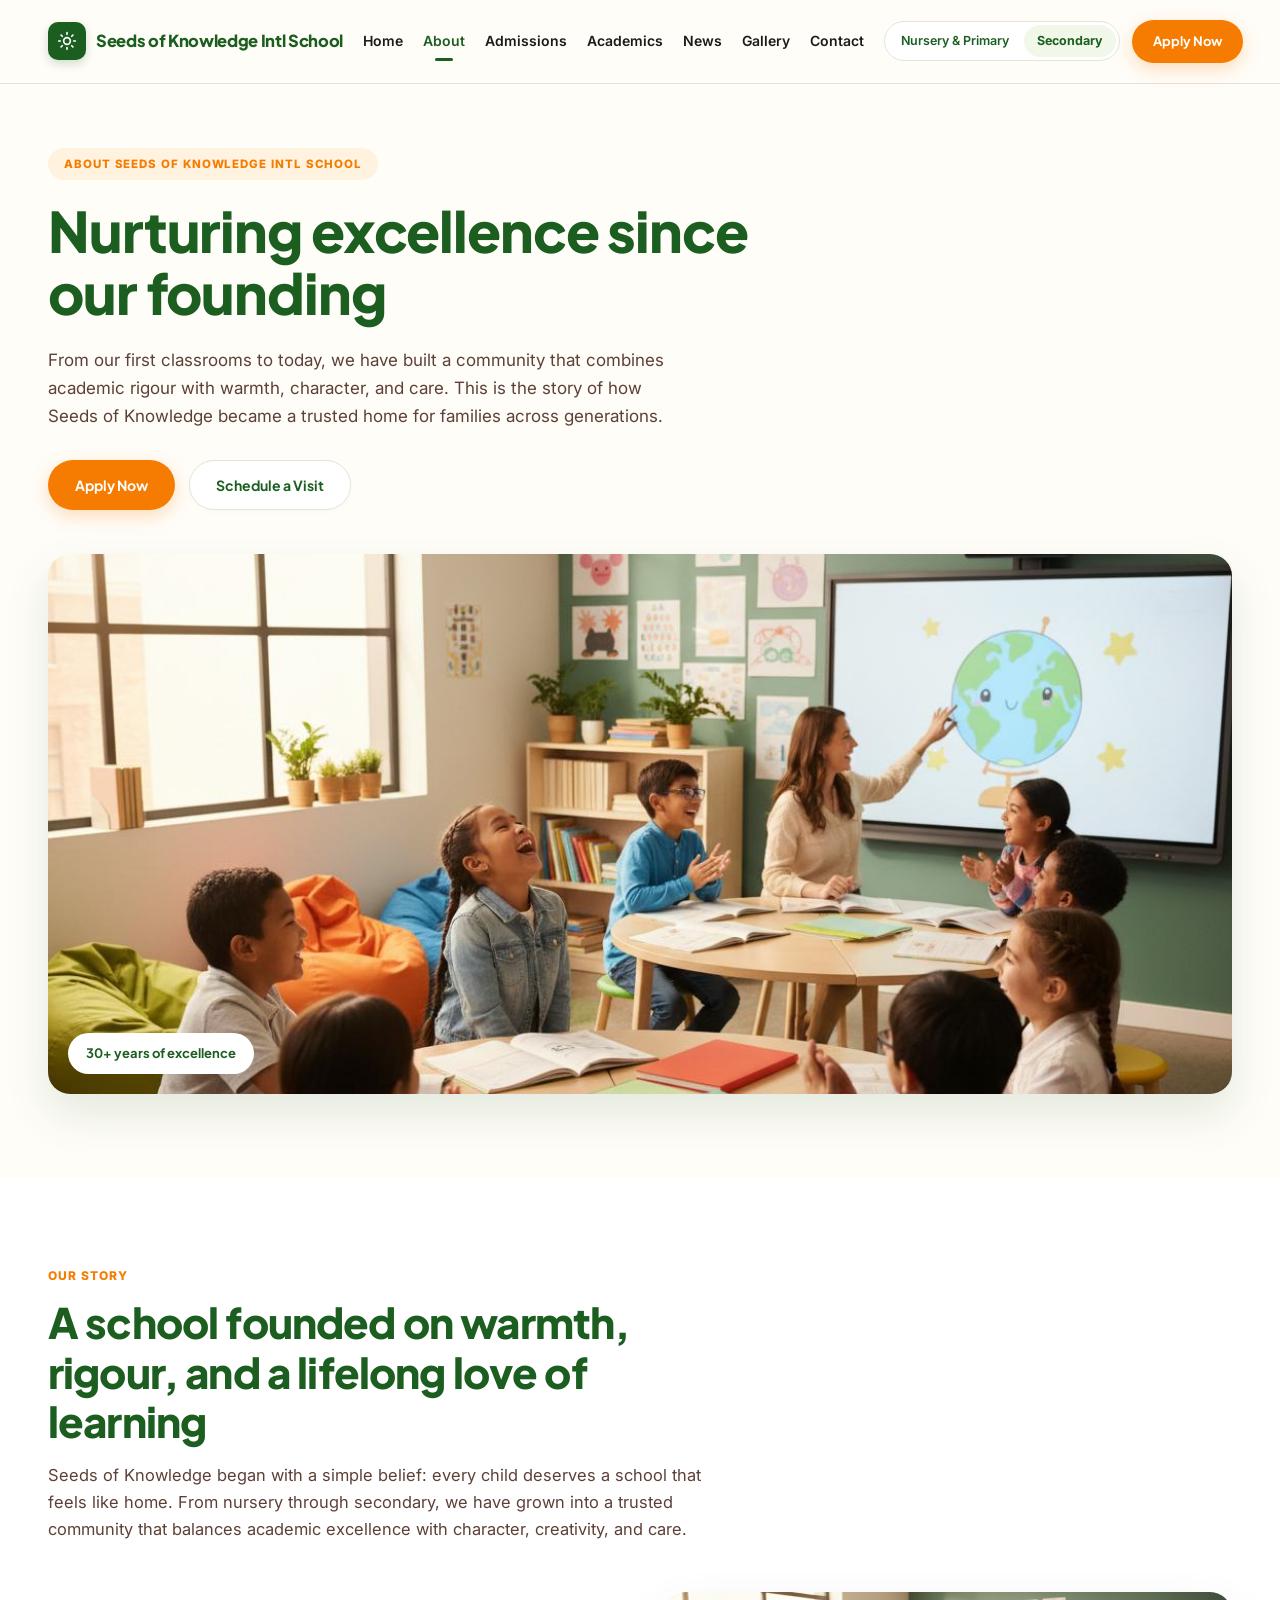
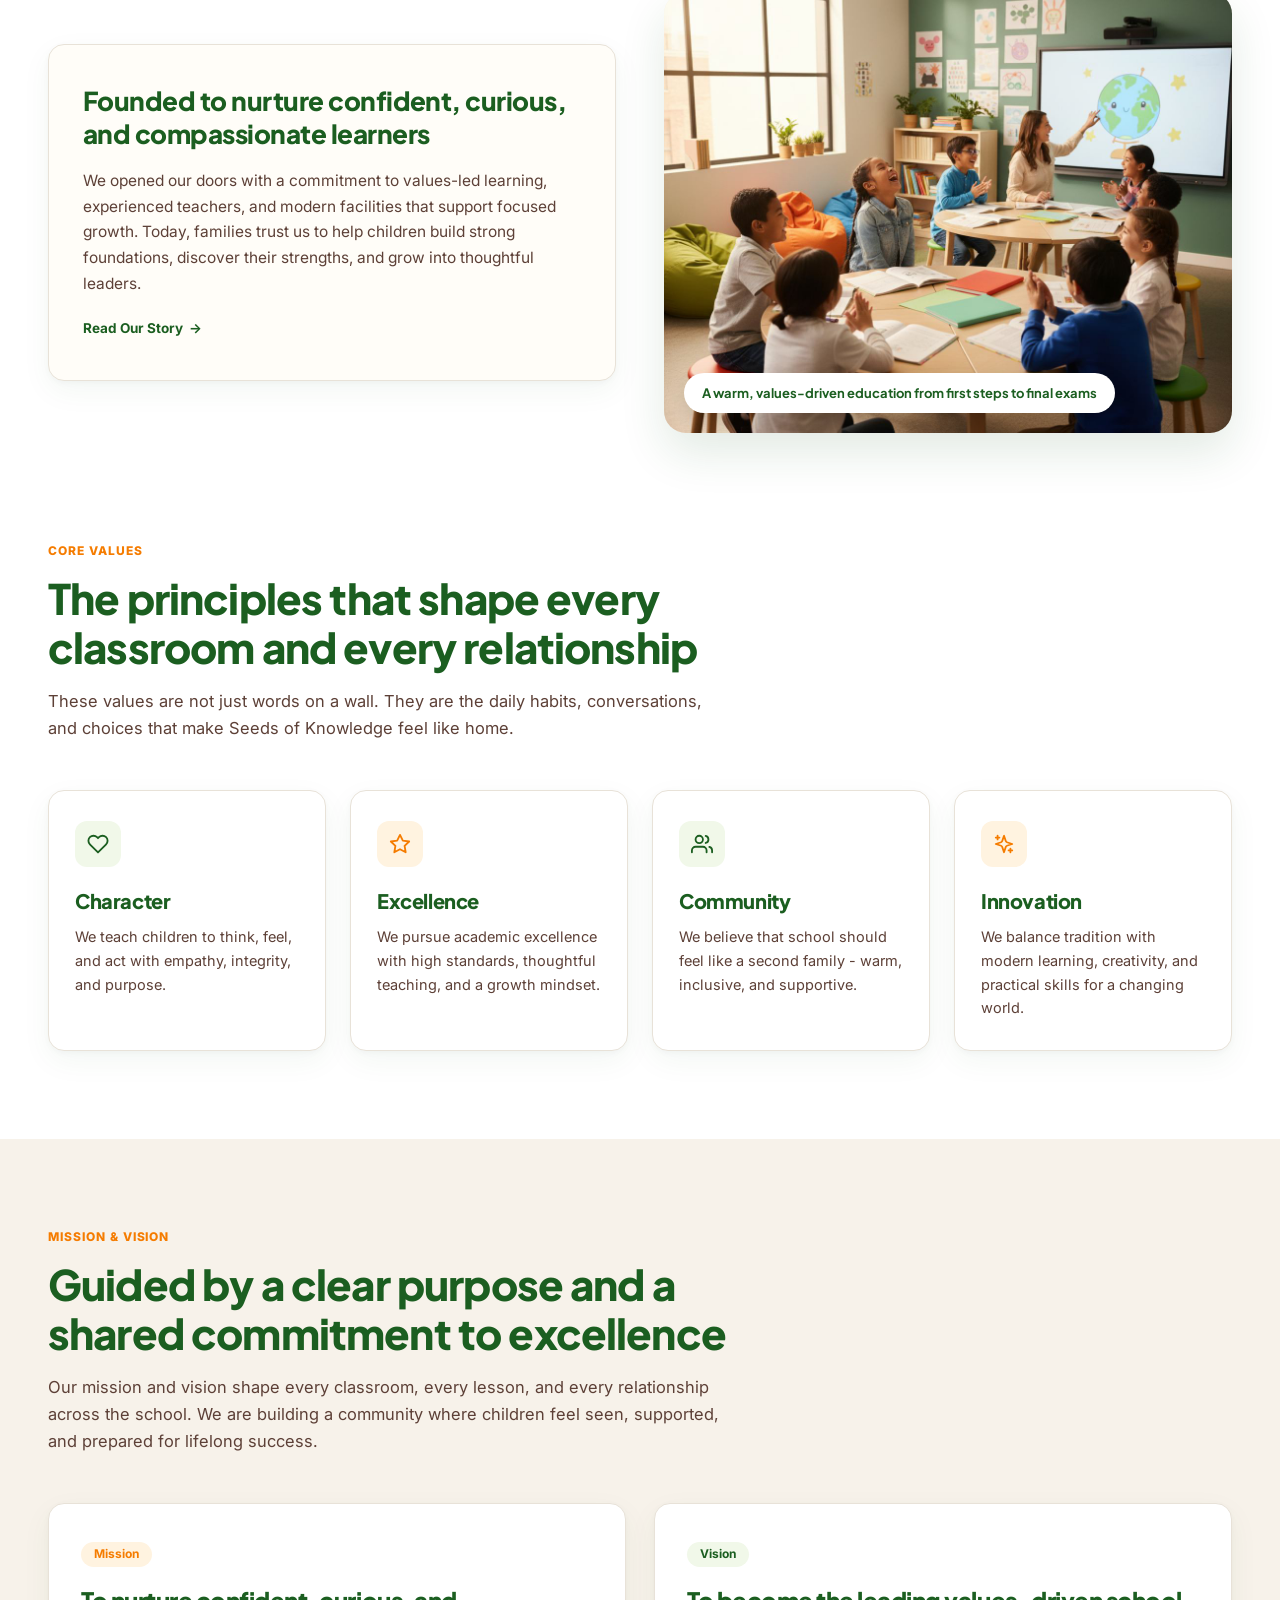
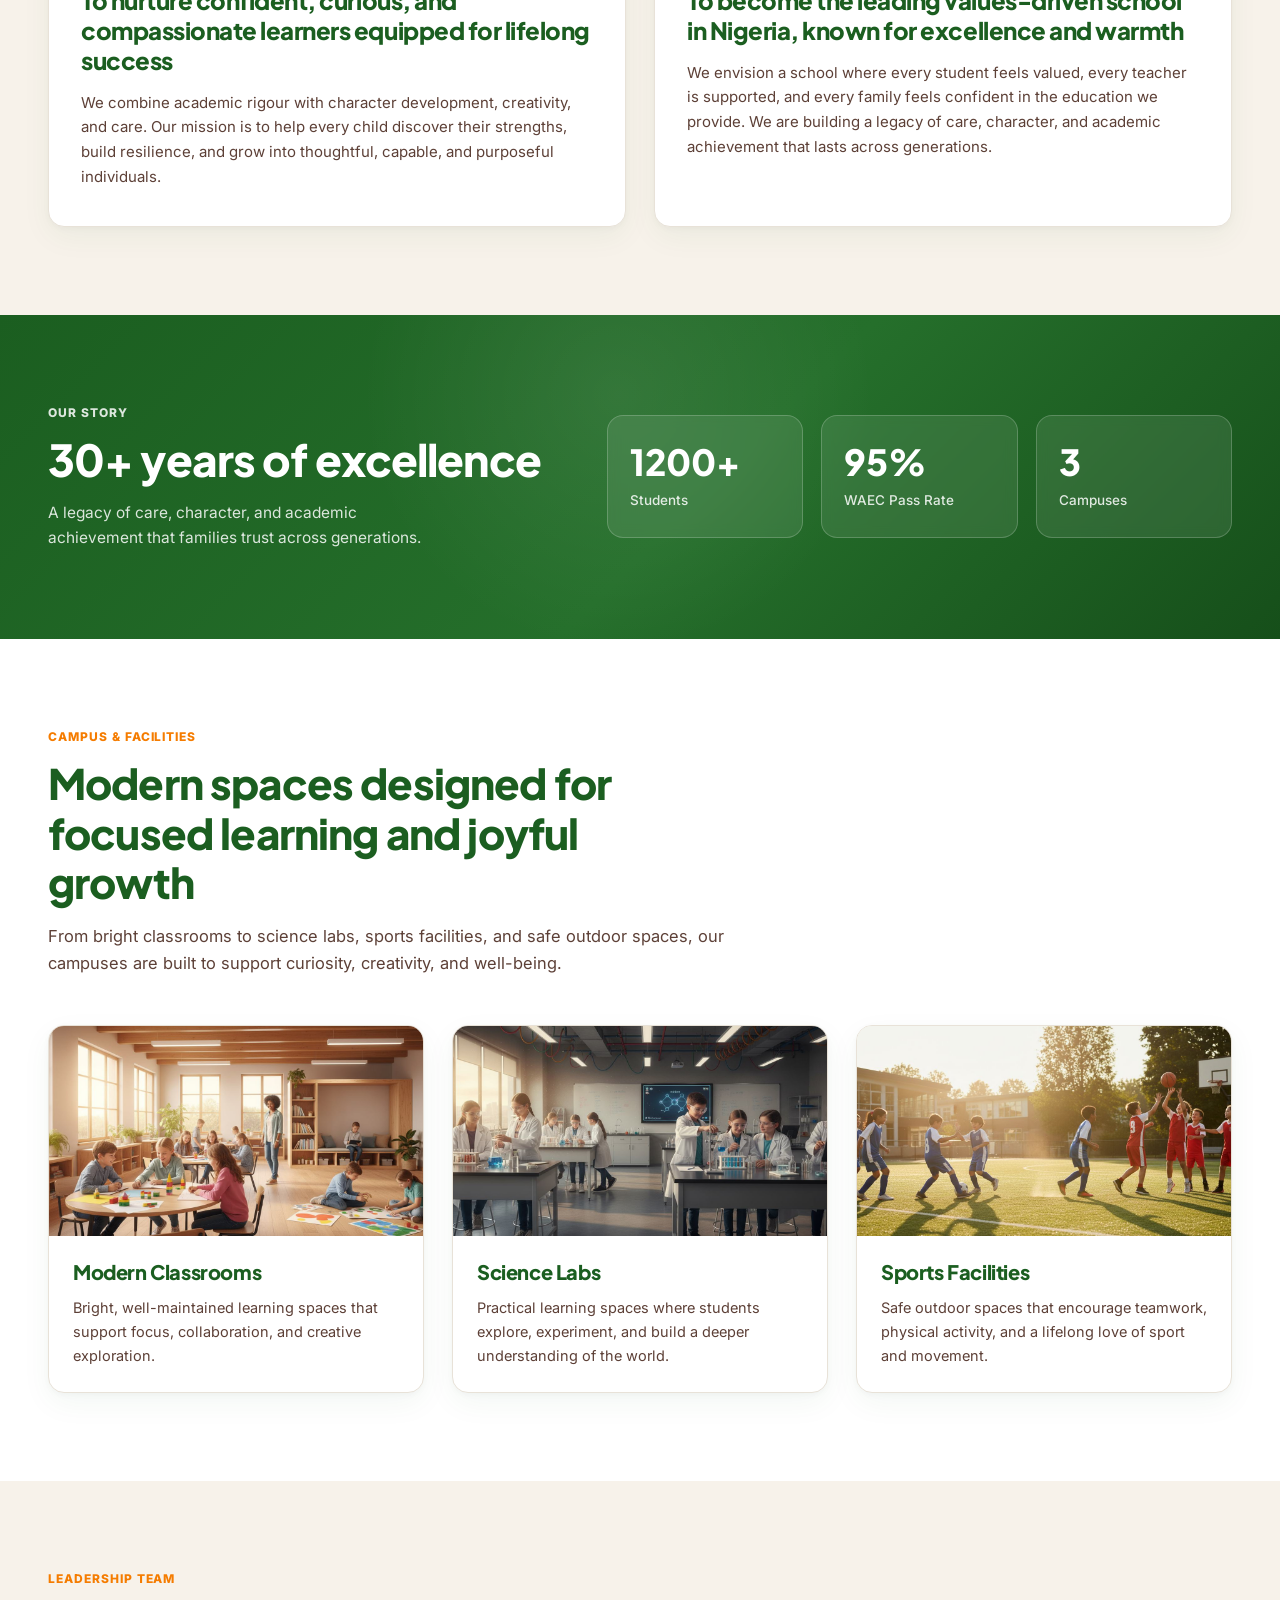
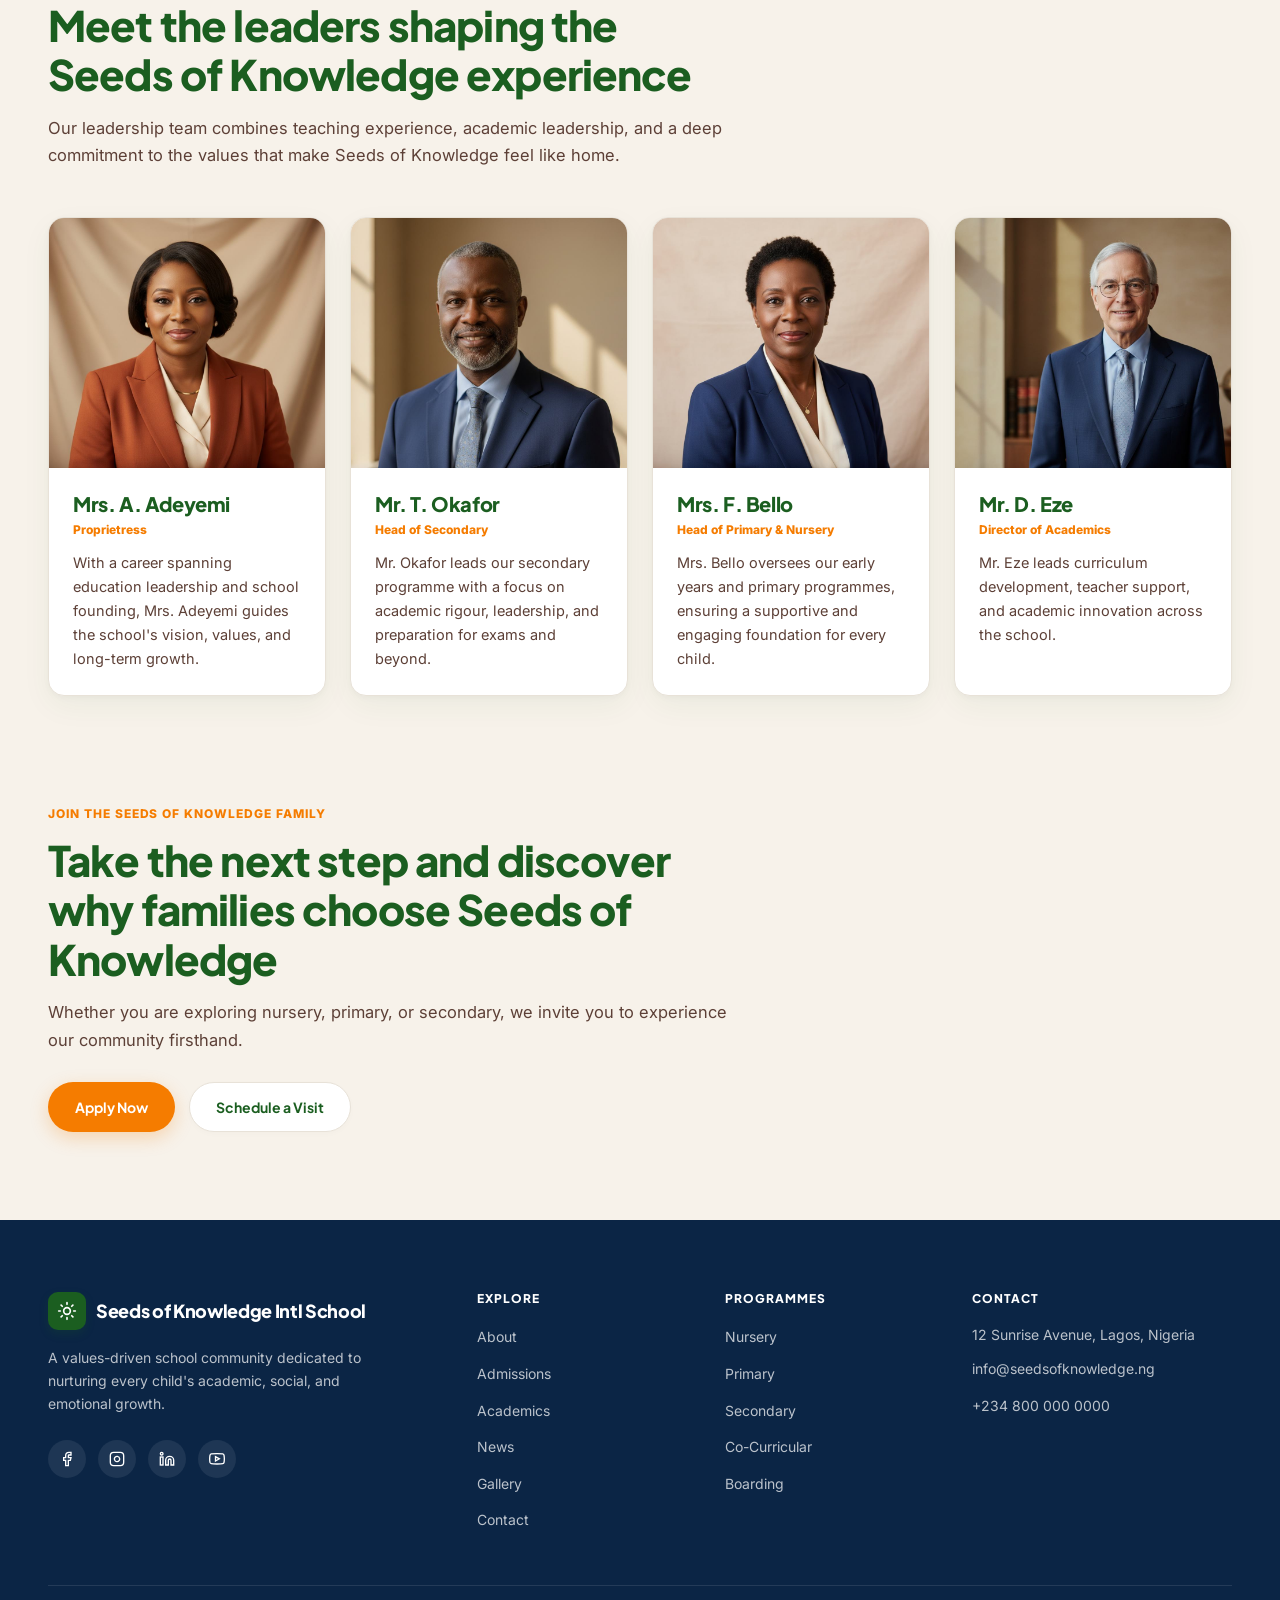
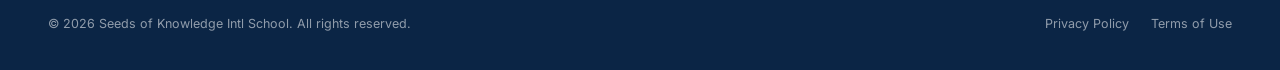
==== commit bb388f05: "Rename school to Seeds of Knowledge Intl School across all pages and prospectus" ====
--- a/about.html
+++ b/about.html
@@ -3,8 +3,8 @@
 <head>
   <meta charset="UTF-8" />
   <meta name="viewport" content="width=device-width, initial-scale=1.0" />
-  <title>About Us | Sunrise Group of Schools</title>
-  <meta name="description" content="Learn the story of Sunrise Group of Schools — nurturing excellence since our founding with academic rigour, warmth, character, and care." />
+  <title>About Us | Seeds of Knowledge Intl School</title>
+  <meta name="description" content="Learn the story of Seeds of Knowledge Intl School — nurturing excellence since our founding with academic rigour, warmth, character, and care." />
   <link rel="stylesheet" href="assets/css/styles.css" />
 </head>
 <body>
@@ -19,7 +19,7 @@
             <path d="M12 2v2M12 20v2M4.93 4.93l1.41 1.41M17.66 17.66l1.41 1.41M2 12h2M20 12h2M6.34 17.66l-1.41 1.41M19.07 4.93l-1.41 1.41"></path>
           </svg>
         </span>
-        <span>Sunrise Group of Schools</span>
+        <span>Seeds of Knowledge Intl School</span>
       </a>
 
       <nav class="main-nav" aria-label="Main Navigation">
@@ -68,10 +68,10 @@
     <section class="hero-stacked">
       <div class="container">
         <div class="hero-stacked-top">
-          <span class="eyebrow-pill">About Sunrise Group of Schools</span>
+          <span class="eyebrow-pill">About Seeds of Knowledge Intl School</span>
           <h1 class="hero-title">Nurturing excellence since our founding</h1>
           <p class="hero-desc" style="max-width: 640px;">
-            From our first classrooms to today, we have built a community that combines academic rigour with warmth, character, and care. This is the story of how Sunrise became a trusted home for families across generations.
+            From our first classrooms to today, we have built a community that combines academic rigour with warmth, character, and care. This is the story of how Seeds of Knowledge became a trusted home for families across generations.
           </p>
           <div class="hero-buttons" style="margin-bottom: 0;">
             <a href="admissions.html" class="btn btn-orange">Apply Now</a>
@@ -80,7 +80,7 @@
         </div>
 
         <div class="hero-wide-media">
-          <img src="assets/images/hero-home.jpg" alt="Sunrise Group of Schools students and teacher in bright classroom" />
+          <img src="assets/images/hero-home.jpg" alt="Seeds of Knowledge Intl School students and teacher in bright classroom" />
           <div class="floating-pill">30+ years of excellence</div>
         </div>
       </div>
@@ -93,7 +93,7 @@
           <span class="eyebrow-text">Our Story</span>
           <h2 class="section-title">A school founded on warmth, rigour, and a lifelong love of learning</h2>
           <p class="section-subtitle">
-            Sunrise began with a simple belief: every child deserves a school that feels like home. From nursery through secondary, we have grown into a trusted community that balances academic excellence with character, creativity, and care.
+            Seeds of Knowledge began with a simple belief: every child deserves a school that feels like home. From nursery through secondary, we have grown into a trusted community that balances academic excellence with character, creativity, and care.
           </p>
         </div>
 
@@ -109,7 +109,7 @@
           </div>
 
           <div class="hero-media">
-            <img src="assets/images/hero-home.jpg" alt="Students learning together in Sunrise classroom" />
+            <img src="assets/images/hero-home.jpg" alt="Students learning together in Seeds of Knowledge classroom" />
             <div class="floating-pill">A warm, values-driven education from first steps to final exams</div>
           </div>
         </div>
@@ -123,7 +123,7 @@
           <span class="eyebrow-text">Core Values</span>
           <h2 class="section-title">The principles that shape every classroom and every relationship</h2>
           <p class="section-subtitle">
-            These values are not just words on a wall. They are the daily habits, conversations, and choices that make Sunrise feel like home.
+            These values are not just words on a wall. They are the daily habits, conversations, and choices that make Seeds of Knowledge feel like home.
           </p>
         </div>
 
@@ -266,7 +266,7 @@
         <div class="grid-3">
           <div class="photo-card">
             <div class="photo-card-img">
-              <img src="assets/images/facility-classrooms.jpg" alt="Modern Classrooms at Sunrise Group of Schools" />
+              <img src="assets/images/facility-classrooms.jpg" alt="Modern Classrooms at Seeds of Knowledge Intl School" />
             </div>
             <div class="photo-card-body">
               <h3 class="card-title">Modern Classrooms</h3>
@@ -278,7 +278,7 @@
 
           <div class="photo-card">
             <div class="photo-card-img">
-              <img src="assets/images/facility-science-lab.jpg" alt="Science Labs at Sunrise Group of Schools" />
+              <img src="assets/images/facility-science-lab.jpg" alt="Science Labs at Seeds of Knowledge Intl School" />
             </div>
             <div class="photo-card-body">
               <h3 class="card-title">Science Labs</h3>
@@ -290,7 +290,7 @@
 
           <div class="photo-card">
             <div class="photo-card-img">
-              <img src="assets/images/facility-sports.jpg" alt="Sports Facilities at Sunrise Group of Schools" />
+              <img src="assets/images/facility-sports.jpg" alt="Sports Facilities at Seeds of Knowledge Intl School" />
             </div>
             <div class="photo-card-body">
               <h3 class="card-title">Sports Facilities</h3>
@@ -308,9 +308,9 @@
       <div class="container">
         <div class="section-header">
           <span class="eyebrow-text">Leadership Team</span>
-          <h2 class="section-title">Meet the leaders shaping the Sunrise experience</h2>
-          <p class="section-subtitle">
-            Our leadership team combines teaching experience, academic leadership, and a deep commitment to the values that make Sunrise feel like home.
+          <h2 class="section-title">Meet the leaders shaping the Seeds of Knowledge experience</h2>
+          <p class="section-subtitle">
+            Our leadership team combines teaching experience, academic leadership, and a deep commitment to the values that make Seeds of Knowledge feel like home.
           </p>
         </div>
 
@@ -370,12 +370,12 @@
       </div>
     </section>
 
-    <!-- ================= JOIN THE SUNRISE FAMILY CTA ================= -->
+    <!-- ================= JOIN THE SEEDS OF KNOWLEDGE FAMILY CTA ================= -->
     <section class="section section-oatmeal" style="padding-top: 20px;">
       <div class="container">
         <div class="section-header" style="margin-bottom: 28px;">
-          <span class="eyebrow-text">Join the Sunrise Family</span>
-          <h2 class="section-title">Take the next step and discover why families choose Sunrise</h2>
+          <span class="eyebrow-text">Join the Seeds of Knowledge Family</span>
+          <h2 class="section-title">Take the next step and discover why families choose Seeds of Knowledge</h2>
           <p class="section-subtitle">
             Whether you are exploring nursery, primary, or secondary, we invite you to experience our community firsthand.
           </p>
@@ -400,7 +400,7 @@
                 <path d="M12 2v2M12 20v2M4.93 4.93l1.41 1.41M17.66 17.66l1.41 1.41M2 12h2M20 12h2M6.34 17.66l-1.41 1.41M19.07 4.93l-1.41 1.41"></path>
               </svg>
             </span>
-            <span class="footer-brand-title">Sunrise Group of Schools</span>
+            <span class="footer-brand-title">Seeds of Knowledge Intl School</span>
           </a>
           <p class="footer-desc">
             A values-driven school community dedicated to nurturing every child's academic, social, and emotional growth.
@@ -448,14 +448,14 @@
           <h4 class="footer-col-title">Contact</h4>
           <ul class="footer-links">
             <li class="footer-contact-item">12 Sunrise Avenue, Lagos, Nigeria</li>
-            <li><a href="mailto:info@sunriseschools.ng">info@sunriseschools.ng</a></li>
+            <li><a href="mailto:info@seedsofknowledge.ng">info@seedsofknowledge.ng</a></li>
             <li><a href="tel:+2348000000000">+234 800 000 0000</a></li>
           </ul>
         </div>
       </div>
 
       <div class="footer-bottom">
-        <div>&copy; 2026 Sunrise Group of Schools. All rights reserved.</div>
+        <div>&copy; 2026 Seeds of Knowledge Intl School. All rights reserved.</div>
         <div class="footer-legal">
           <a href="contact.html#privacy">Privacy Policy</a>
           <a href="contact.html#terms">Terms of Use</a>
--- a/assets/css/styles.css
+++ b/assets/css/styles.css
@@ -113,10 +113,10 @@
 .brand-logo {
   display: inline-flex;
   align-items: center;
-  gap: 12px;
+  gap: 10px;
   font-family: 'Plus Jakarta Sans', sans-serif;
   font-weight: 800;
-  font-size: 18px;
+  font-size: 16.5px;
   color: var(--green-primary);
   letter-spacing: -0.02em;
   flex-shrink: 0;
@@ -143,7 +143,7 @@
 .main-nav {
   display: flex;
   align-items: center;
-  gap: 26px;
+  gap: 20px;
 }
 
 .nav-link {
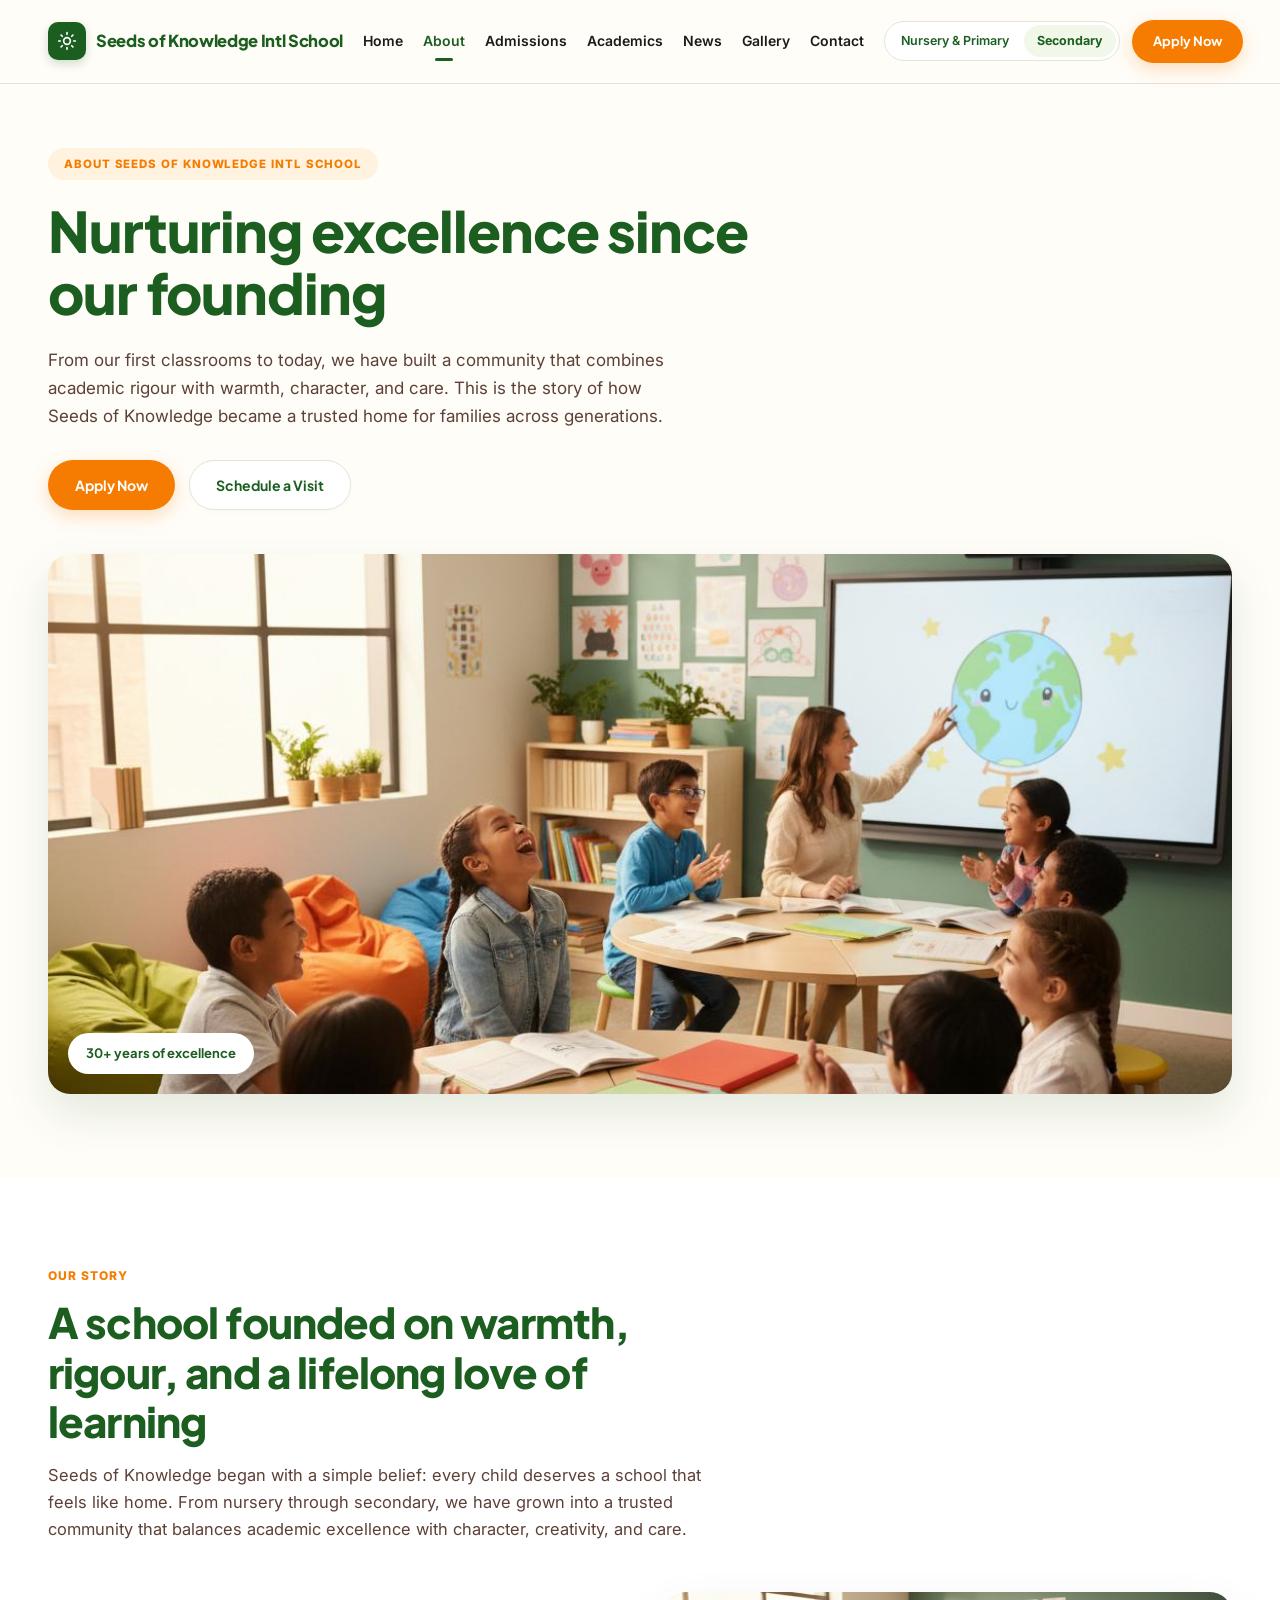
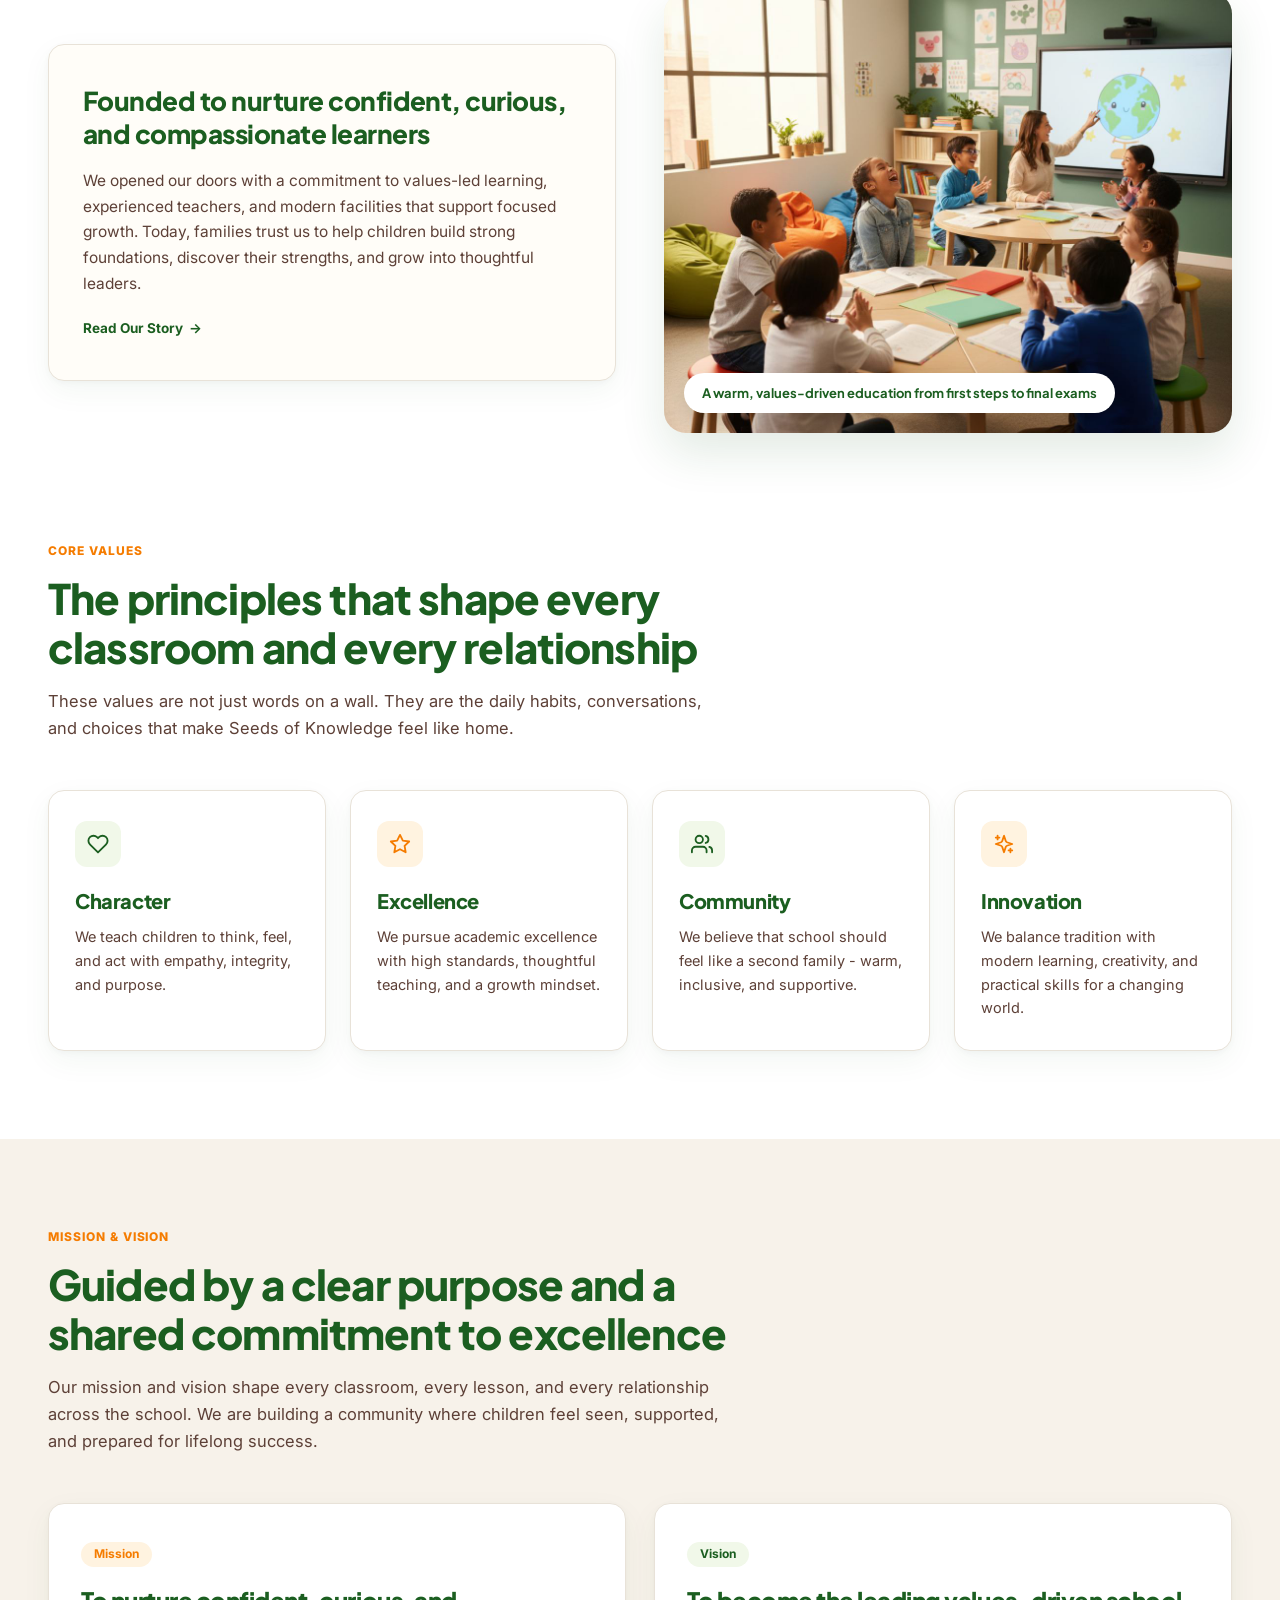
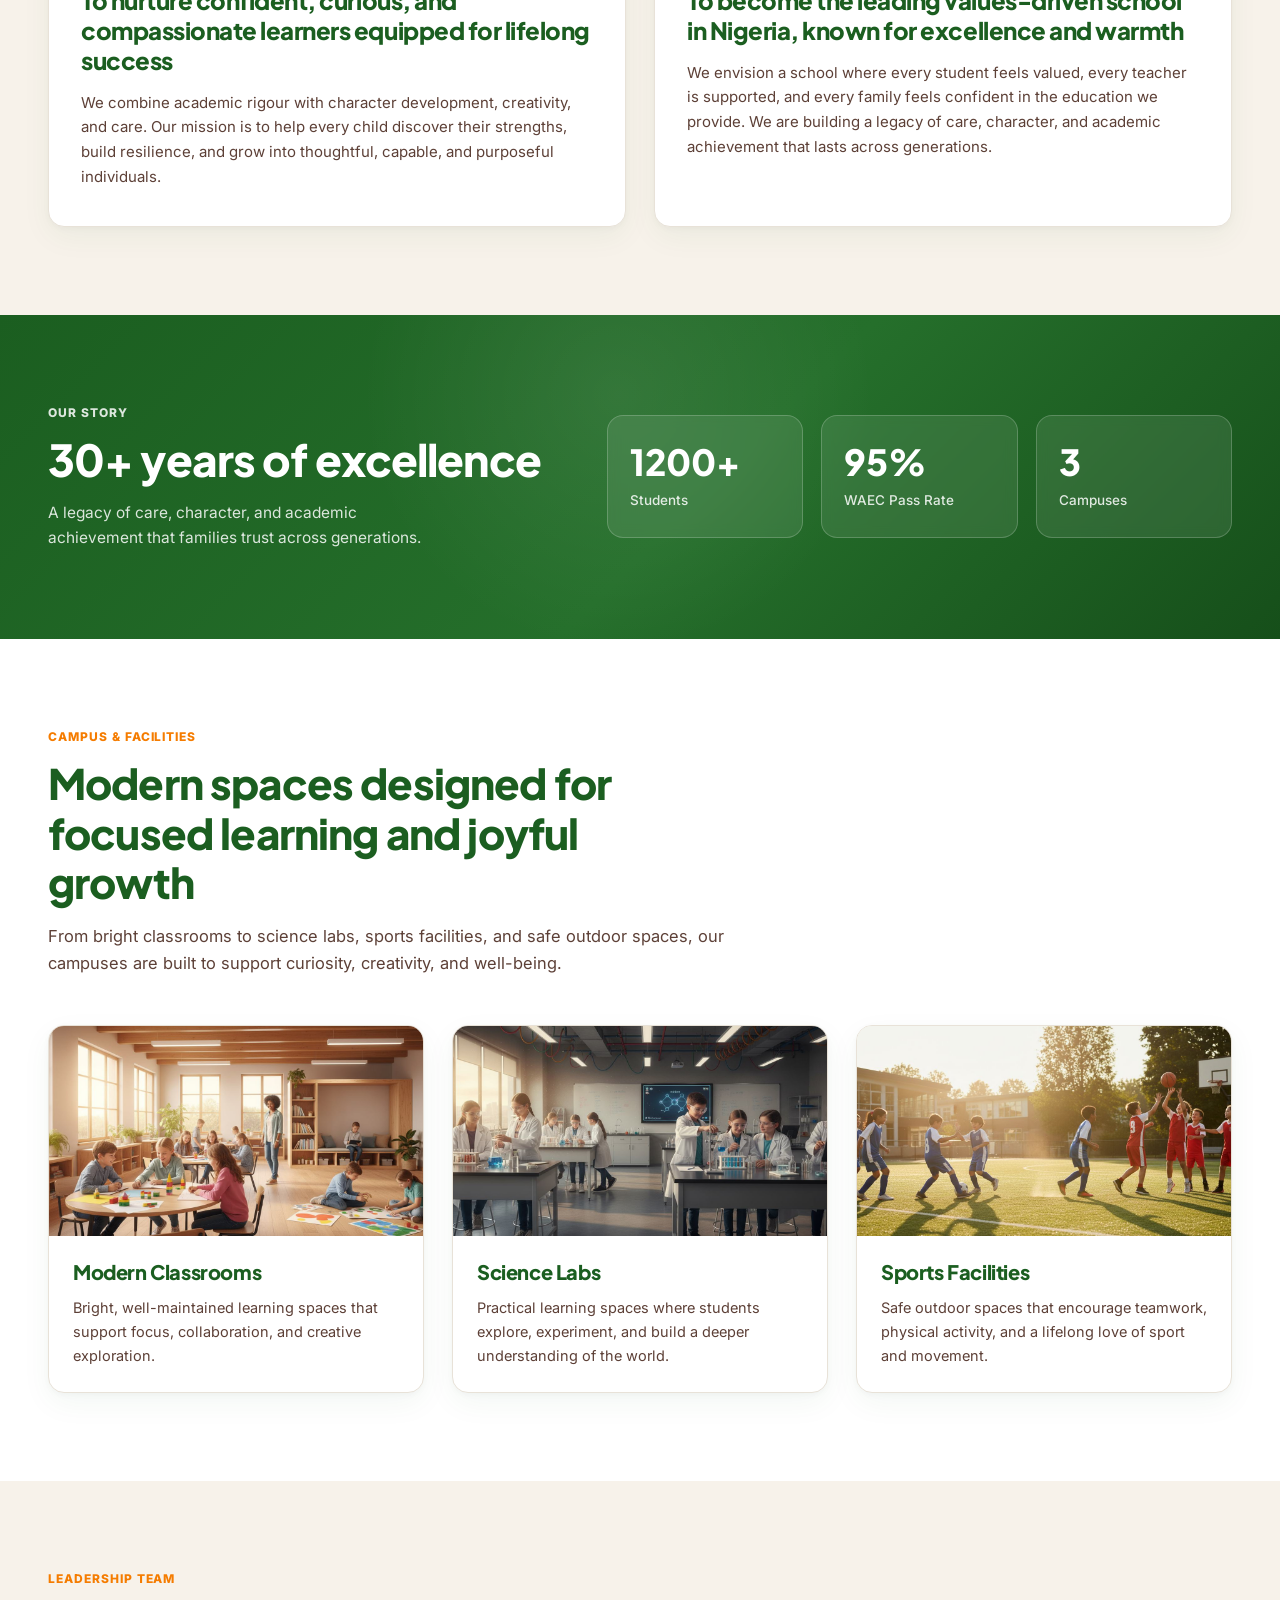
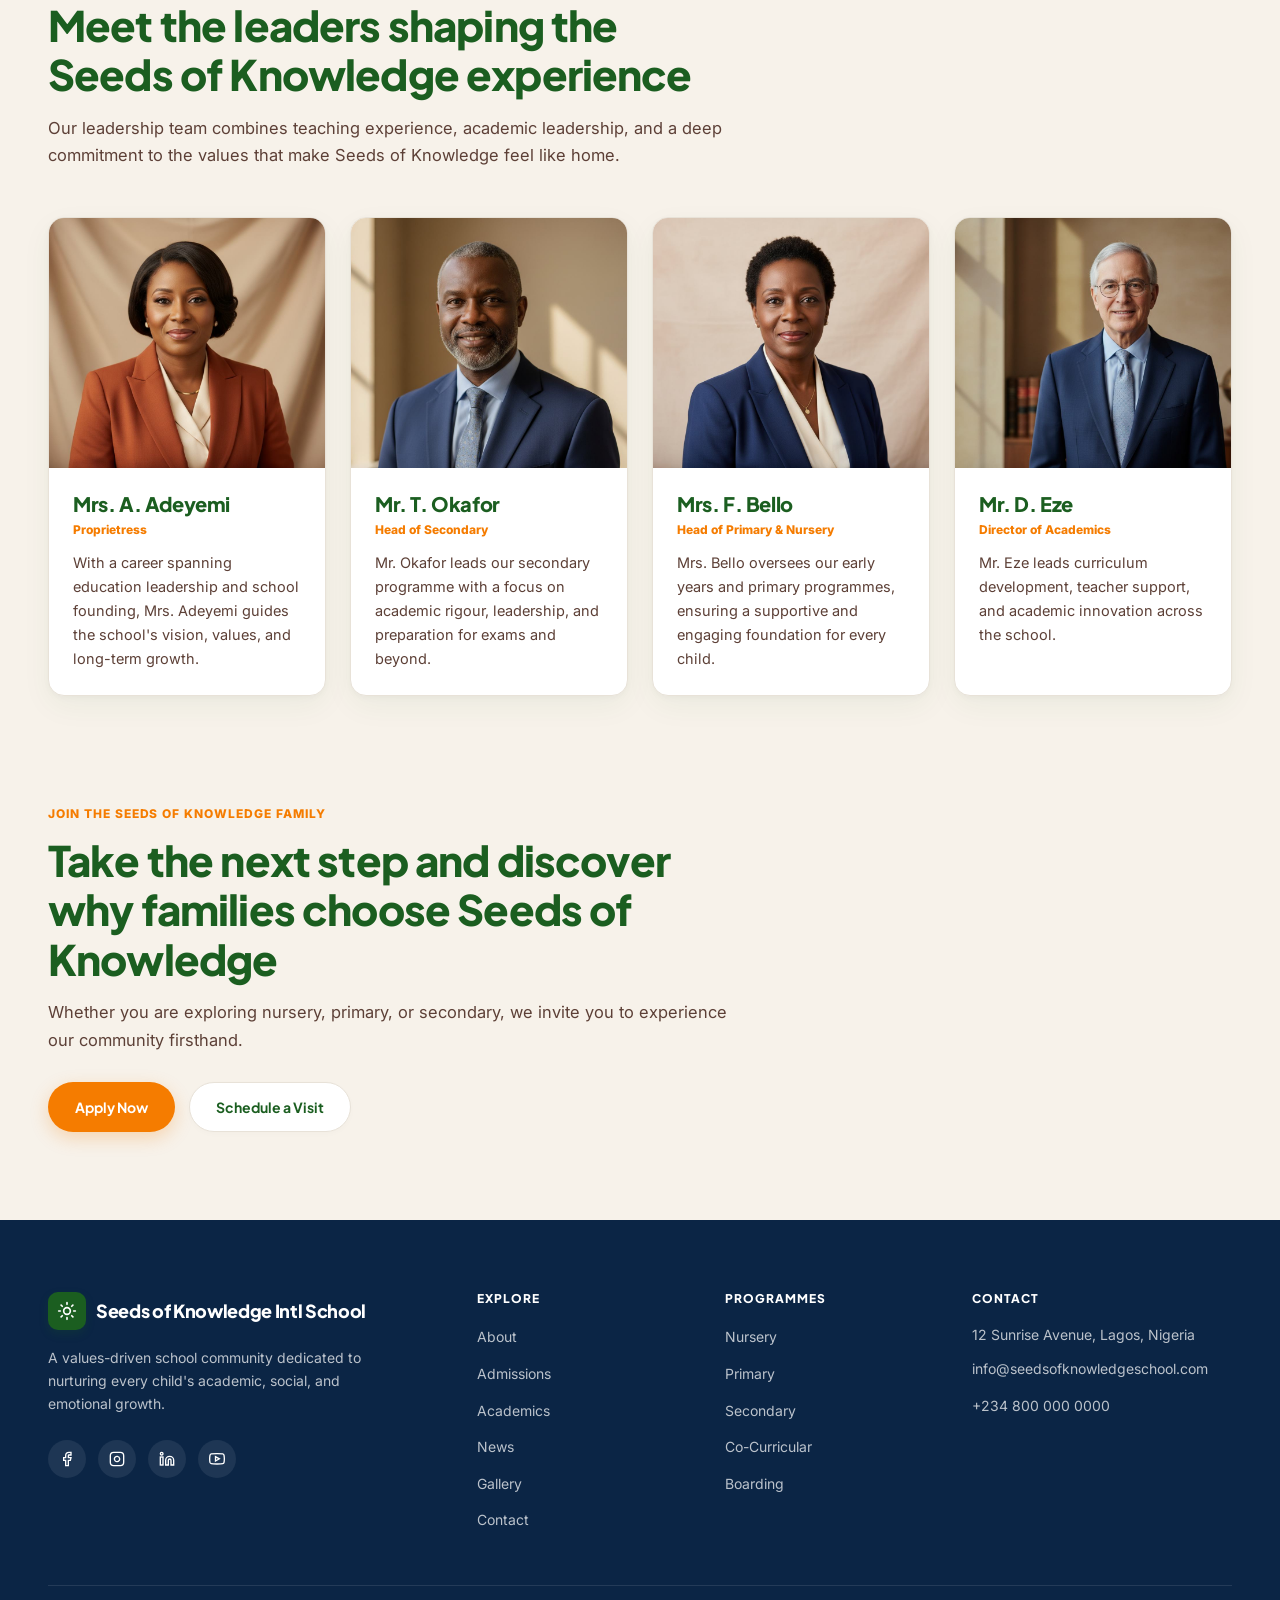
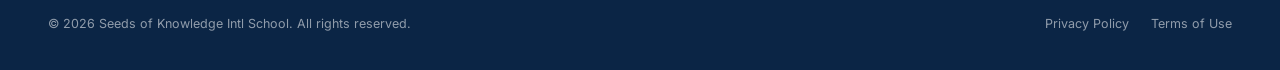
==== commit cced6576: "Update all email addresses to @seedsofknowledgeschool.com" ====
--- a/about.html
+++ b/about.html
@@ -448,7 +448,7 @@
           <h4 class="footer-col-title">Contact</h4>
           <ul class="footer-links">
             <li class="footer-contact-item">12 Sunrise Avenue, Lagos, Nigeria</li>
-            <li><a href="mailto:info@seedsofknowledge.ng">info@seedsofknowledge.ng</a></li>
+            <li><a href="mailto:info@seedsofknowledgeschool.com">info@seedsofknowledgeschool.com</a></li>
             <li><a href="tel:+2348000000000">+234 800 000 0000</a></li>
           </ul>
         </div>
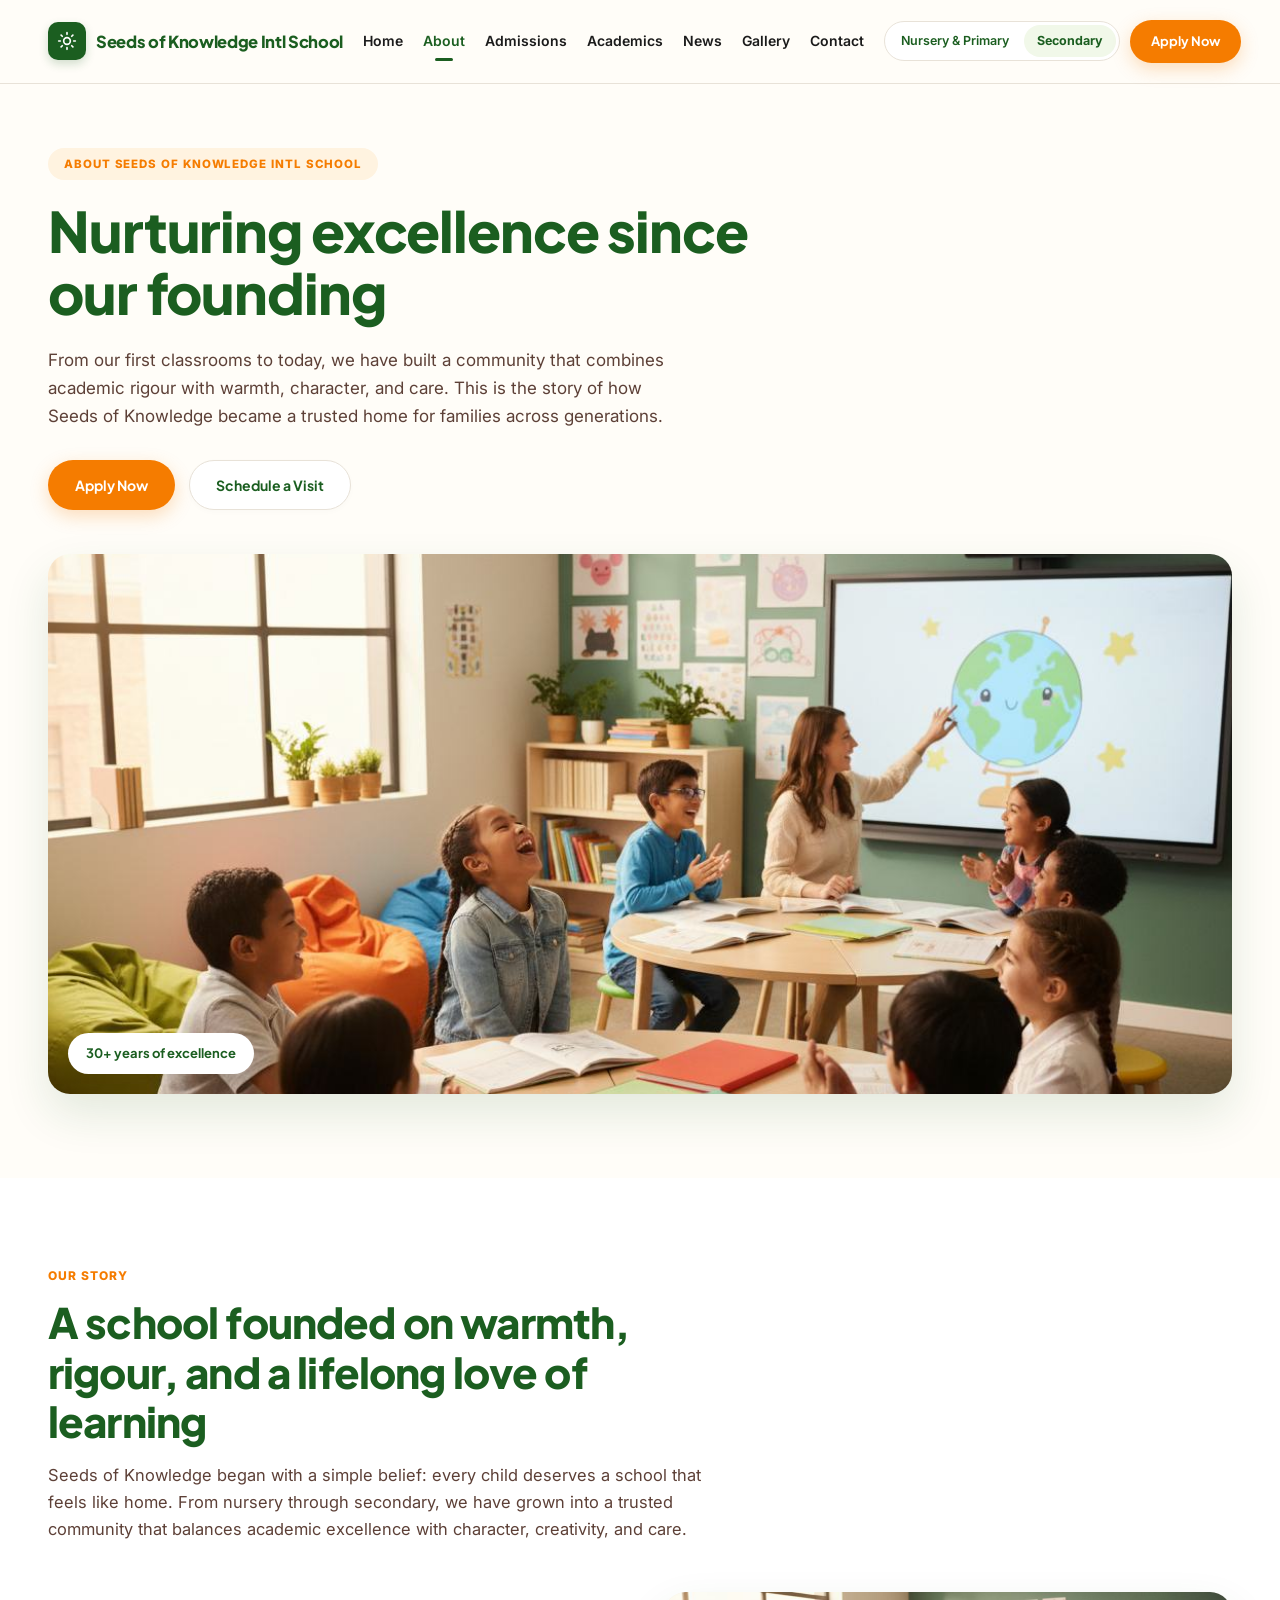
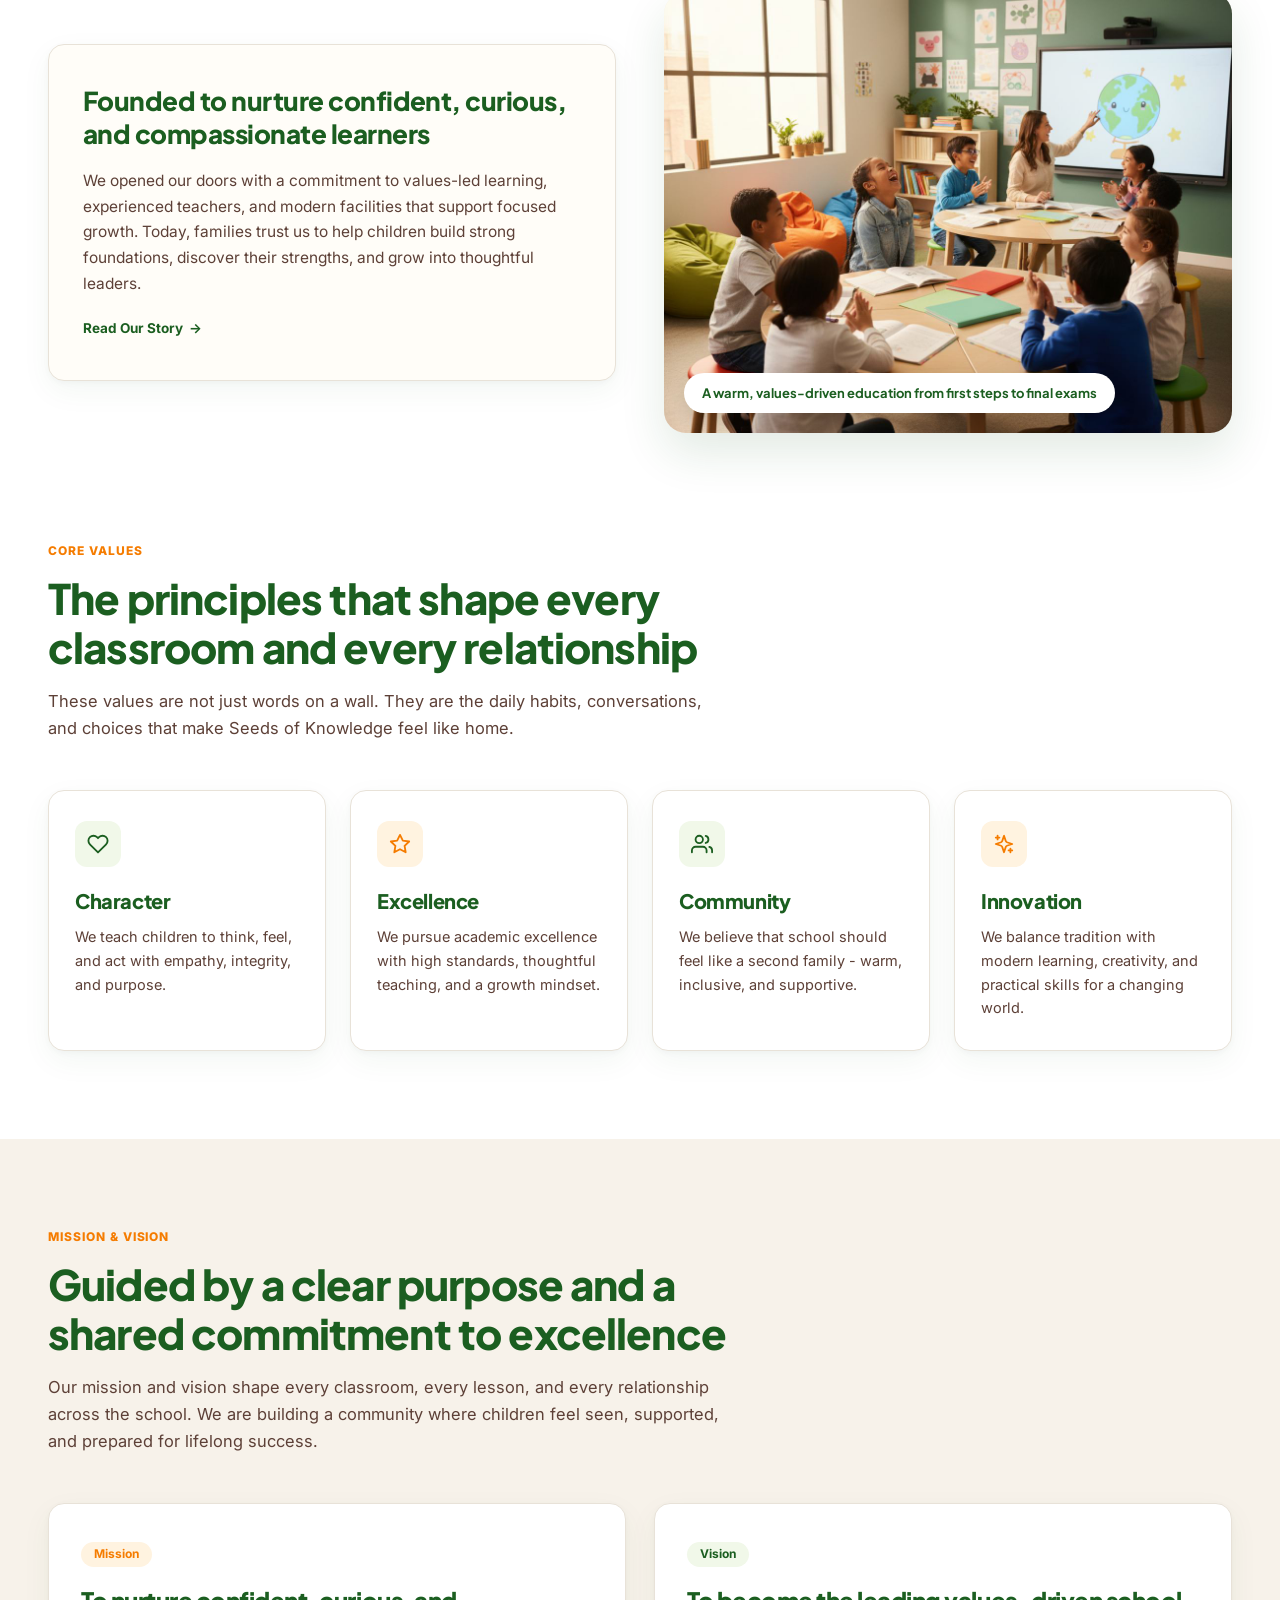
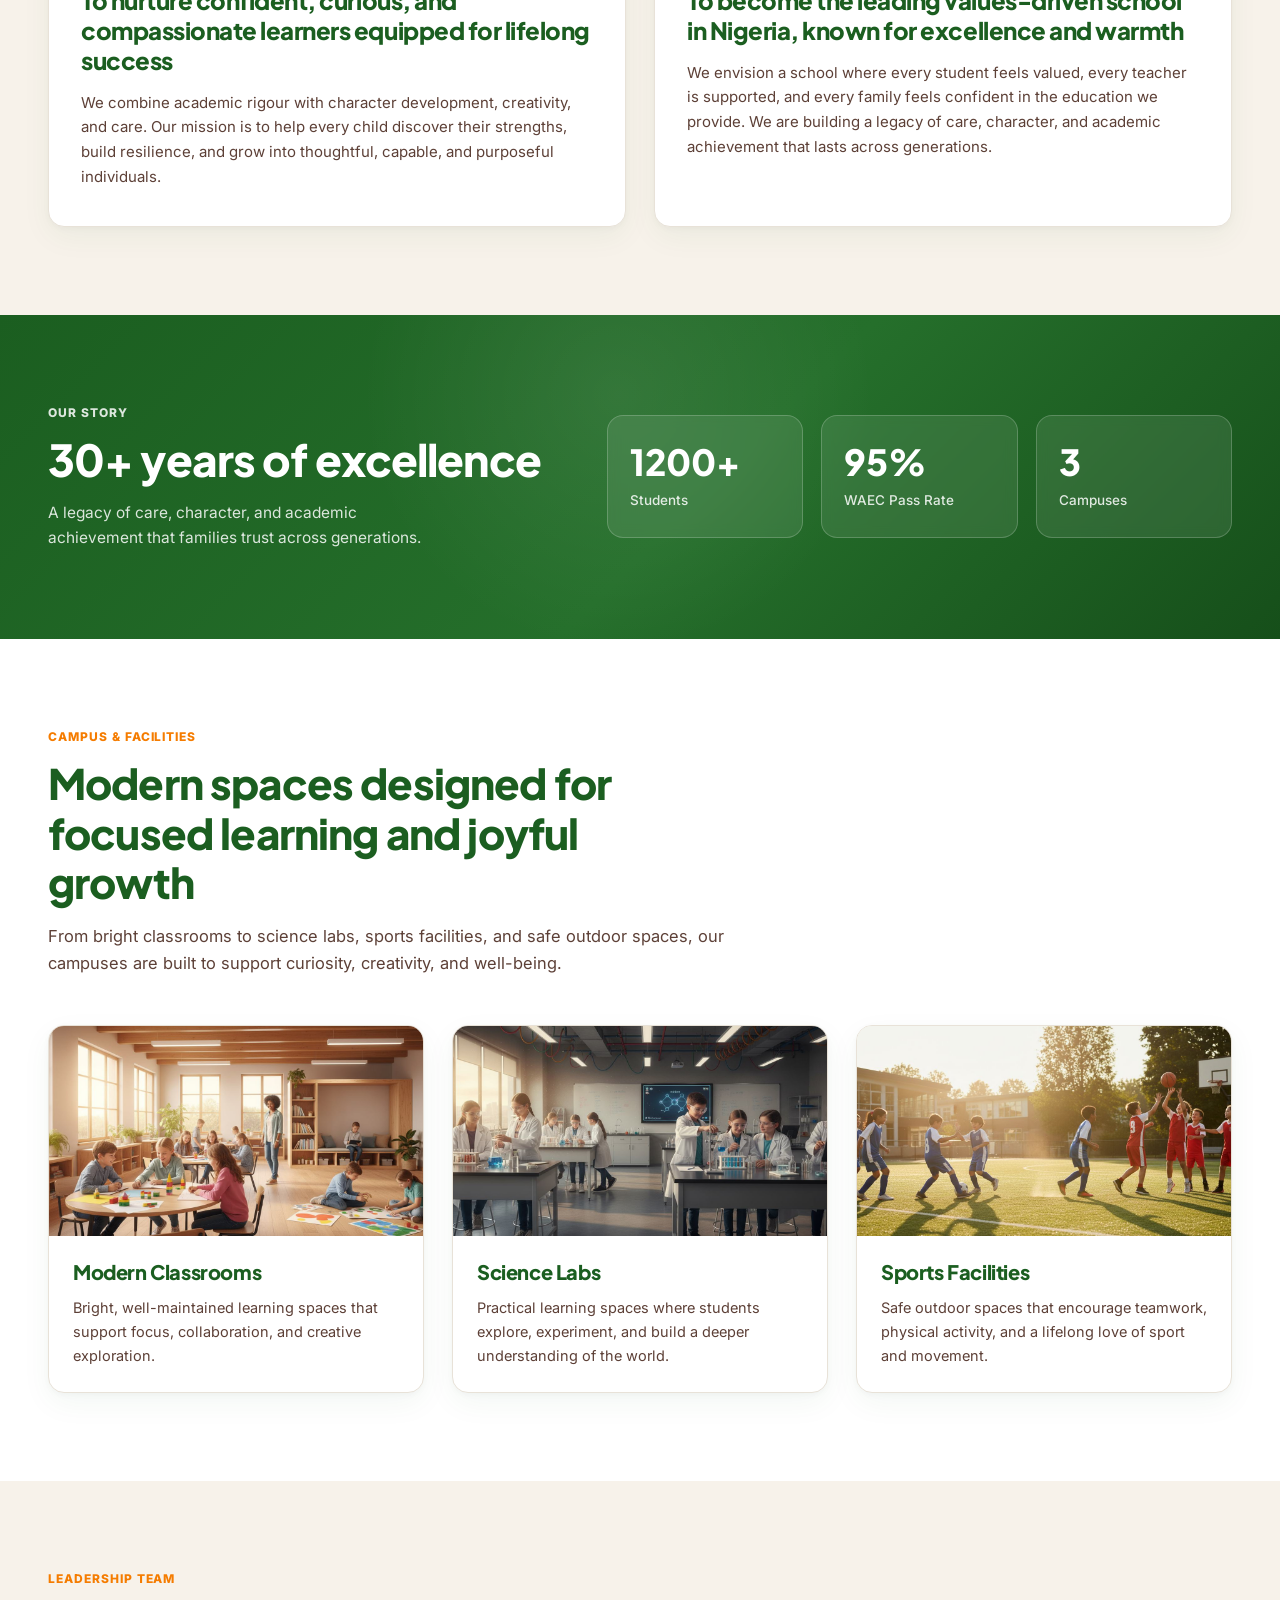
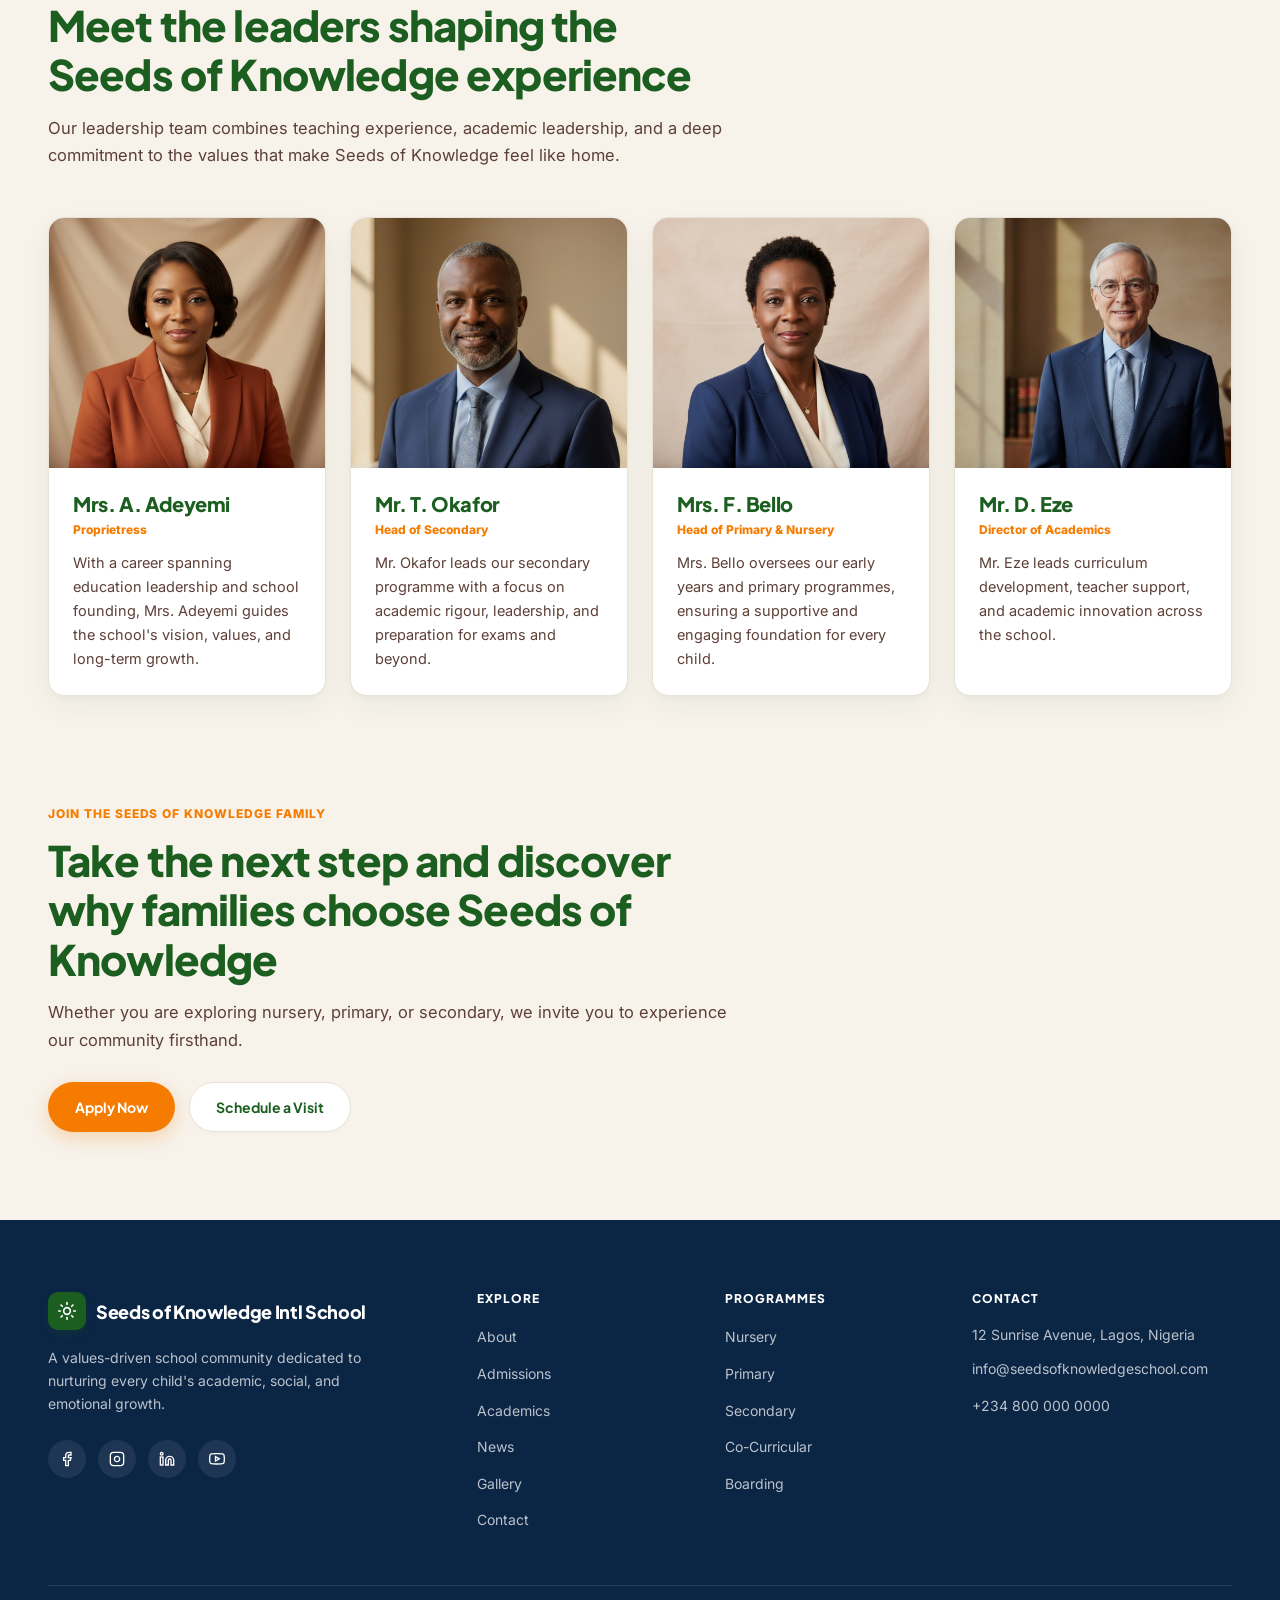
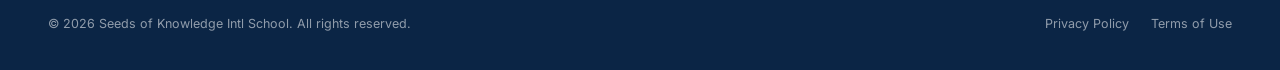
==== commit 63d28d3d: "Fix navbar overlap on mobile and tablets: place Apply Now inside and hamburger toggle on extreme rig" ====
--- a/about.html
+++ b/about.html
@@ -37,6 +37,7 @@
           <a href="nursery-primary.html" class="programme-pill">Nursery &amp; Primary</a>
           <a href="secondary.html" class="programme-pill highlighted">Secondary</a>
         </div>
+        <a href="admissions.html" class="btn btn-sm btn-orange">Apply Now</a>
         <button class="mobile-menu-toggle" aria-label="Toggle Menu" aria-expanded="false">
           <svg width="20" height="20" viewBox="0 0 24 24" fill="none" stroke="currentColor" stroke-width="2.2" stroke-linecap="round">
             <line x1="3" y1="6" x2="21" y2="6"></line>
@@ -44,7 +45,6 @@
             <line x1="3" y1="18" x2="21" y2="18"></line>
           </svg>
         </button>
-        <a href="admissions.html" class="btn btn-sm btn-orange">Apply Now</a>
       </div>
     </div>
 
--- a/assets/css/styles.css
+++ b/assets/css/styles.css
@@ -119,6 +119,7 @@
   font-size: 16.5px;
   color: var(--green-primary);
   letter-spacing: -0.02em;
+  line-height: 1.2;
   flex-shrink: 0;
 }
 
@@ -152,6 +153,7 @@
   color: var(--text-dark);
   padding: 6px 0;
   position: relative;
+  white-space: nowrap;
 }
 
 .nav-link:hover,
@@ -174,8 +176,9 @@
 .header-actions {
   display: flex;
   align-items: center;
-  gap: 12px;
+  gap: 10px;
   flex-shrink: 0;
+  margin-left: auto;
 }
 
 .programme-switcher {
@@ -214,10 +217,11 @@
   border-radius: 10px;
   background-color: var(--green-light);
   color: var(--green-primary);
-  border: none;
+  border: 1px solid rgba(27, 94, 32, 0.12);
   align-items: center;
   justify-content: center;
   cursor: pointer;
+  flex-shrink: 0;
   transition: var(--transition);
 }
 
@@ -228,16 +232,18 @@
 .mobile-drawer {
   display: none;
   position: fixed;
-  top: 64px;
+  top: 68px;
   left: 0;
   right: 0;
+  max-height: calc(100vh - 68px);
+  overflow-y: auto;
   background-color: var(--bg-cream);
   border-bottom: 1px solid var(--border-warm);
-  box-shadow: 0 20px 40px rgba(0, 0, 0, 0.1);
-  padding: 20px;
+  box-shadow: 0 20px 40px rgba(0, 0, 0, 0.12);
+  padding: 20px 24px 24px;
   z-index: 999;
   flex-direction: column;
-  gap: 14px;
+  gap: 10px;
 }
 
 .mobile-drawer.open {
@@ -245,9 +251,9 @@
 }
 
 .mobile-drawer .nav-link {
-  font-size: 16px;
-  padding: 10px 12px;
-  border-radius: 8px;
+  font-size: 15.5px;
+  padding: 10px 14px;
+  border-radius: 10px;
 }
 
 .mobile-drawer .nav-link.active {
@@ -261,36 +267,103 @@
 .mobile-drawer .programme-switcher {
   width: 100%;
   justify-content: center;
-  margin-top: 6px;
+  margin-top: 8px;
 }
 
 .mobile-drawer .programme-pill {
   flex: 1;
   text-align: center;
-  padding: 8px 12px;
-}
-
-@media (max-width: 1120px) {
-  .main-nav,
+  padding: 9px 12px;
+}
+
+/* Hide pill switcher first on medium laptops/tablets so nav + Apply Now never crowd */
+@media (max-width: 1260px) {
+  .header-inner {
+    padding: 0 28px;
+    gap: 16px;
+  }
   .header-actions .programme-switcher {
     display: none;
   }
+  .main-nav {
+    gap: 16px;
+  }
+}
+
+/* Tablet & Mobile Navigation (Apply Now inside, Hamburger icon at extreme right) */
+@media (max-width: 1024px) {
+  .main-nav {
+    display: none;
+  }
   .mobile-menu-toggle {
     display: inline-flex;
   }
   .site-header {
-    height: 64px;
+    height: 68px;
   }
   .header-inner {
     padding: 0 20px;
+    gap: 12px;
   }
   .brand-logo {
-    font-size: 15px;
+    font-size: 15.5px;
+    gap: 9px;
+    flex: 1 1 auto;
+    min-width: 0;
+  }
+  .brand-logo span:last-child {
+    display: block;
+    overflow-wrap: break-word;
+  }
+  .brand-icon {
+    width: 34px;
+    height: 34px;
+  }
+  .header-actions {
+    gap: 10px;
+    flex-shrink: 0;
+    margin-left: 0;
+  }
+}
+
+@media (max-width: 540px) {
+  .site-header {
+    height: 64px;
+  }
+  .mobile-drawer {
+    top: 64px;
+    max-height: calc(100vh - 64px);
+    padding: 16px 18px 20px;
+  }
+  .header-inner {
+    padding: 0 14px;
+    gap: 8px;
+  }
+  .brand-logo {
+    font-size: 13.5px;
+    line-height: 1.18;
     gap: 8px;
   }
   .brand-icon {
     width: 32px;
     height: 32px;
+    border-radius: 8px;
+  }
+  .brand-icon svg {
+    width: 17px;
+    height: 17px;
+  }
+  .header-actions {
+    gap: 8px;
+  }
+  .header-actions .btn-sm {
+    padding: 8px 13px;
+    font-size: 12px;
+  }
+  .mobile-menu-toggle {
+    width: 36px;
+    height: 36px;
+    border-radius: 9px;
   }
 }
 
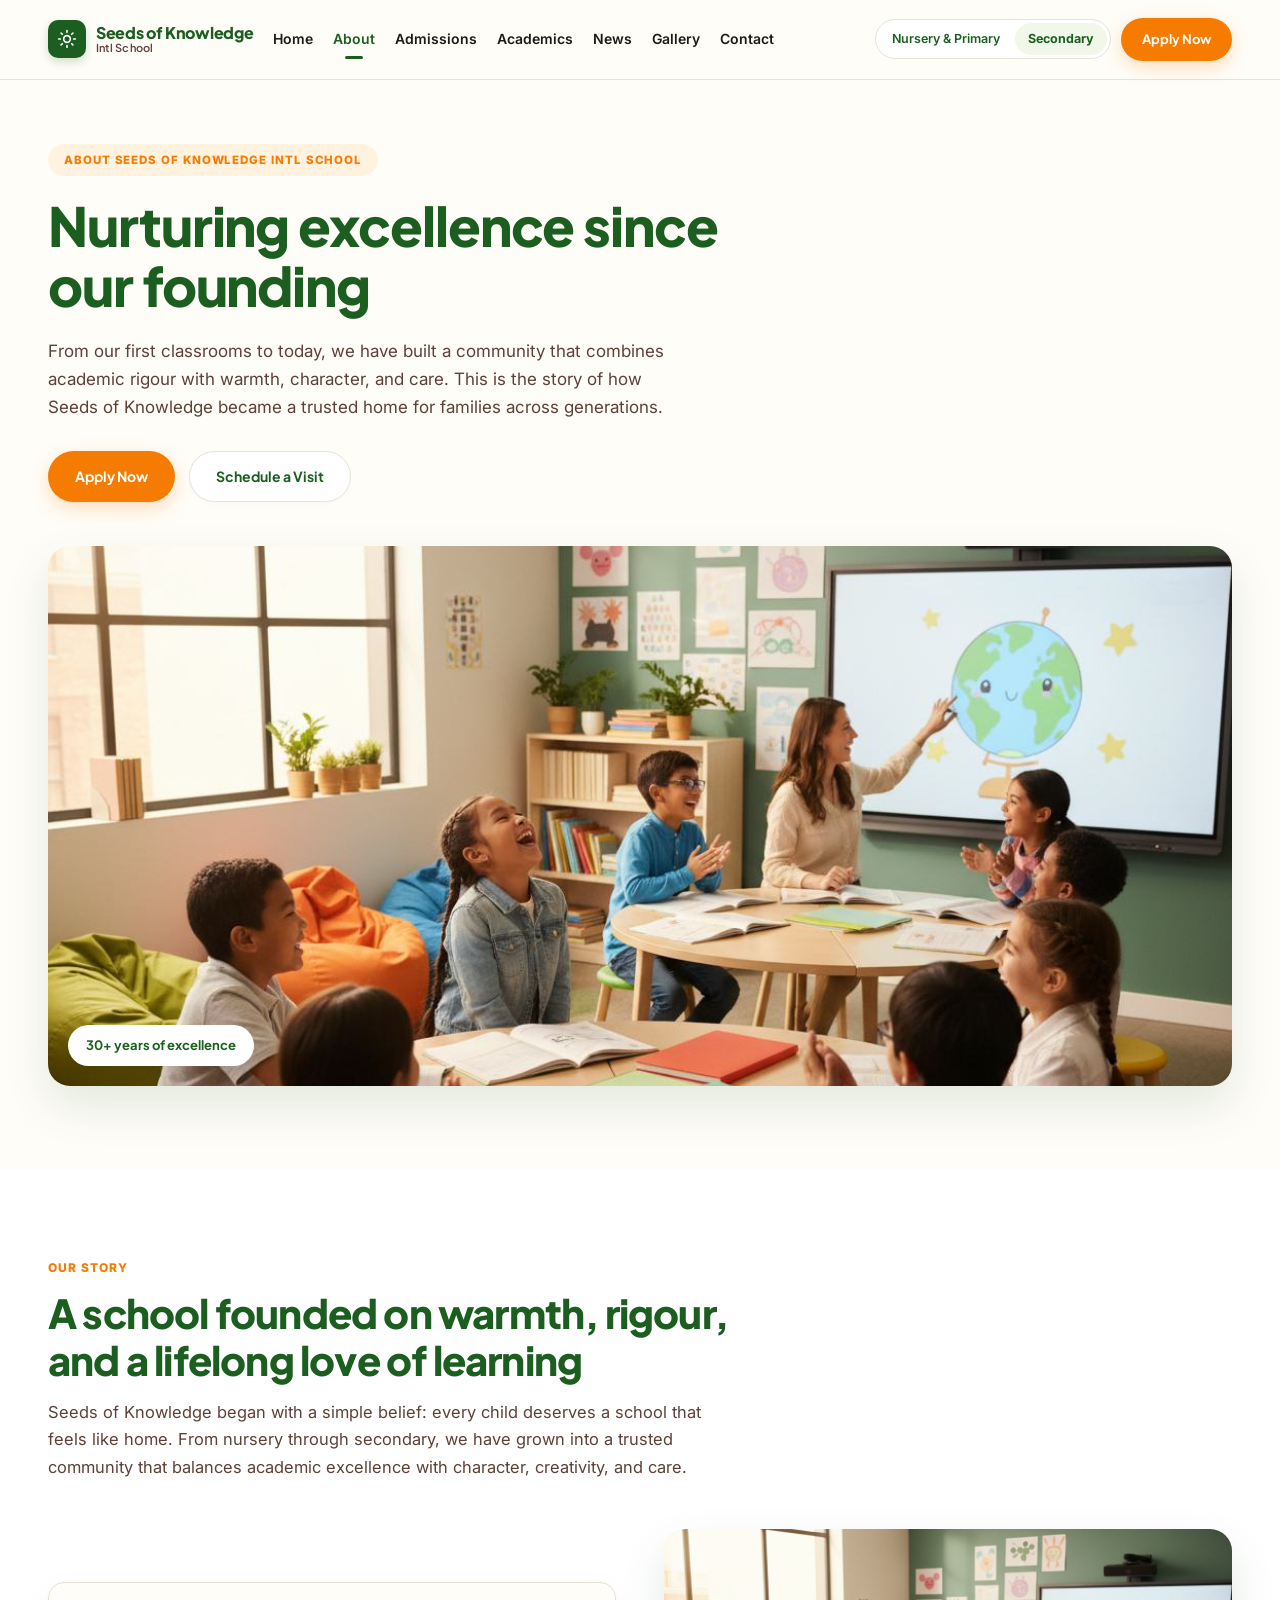
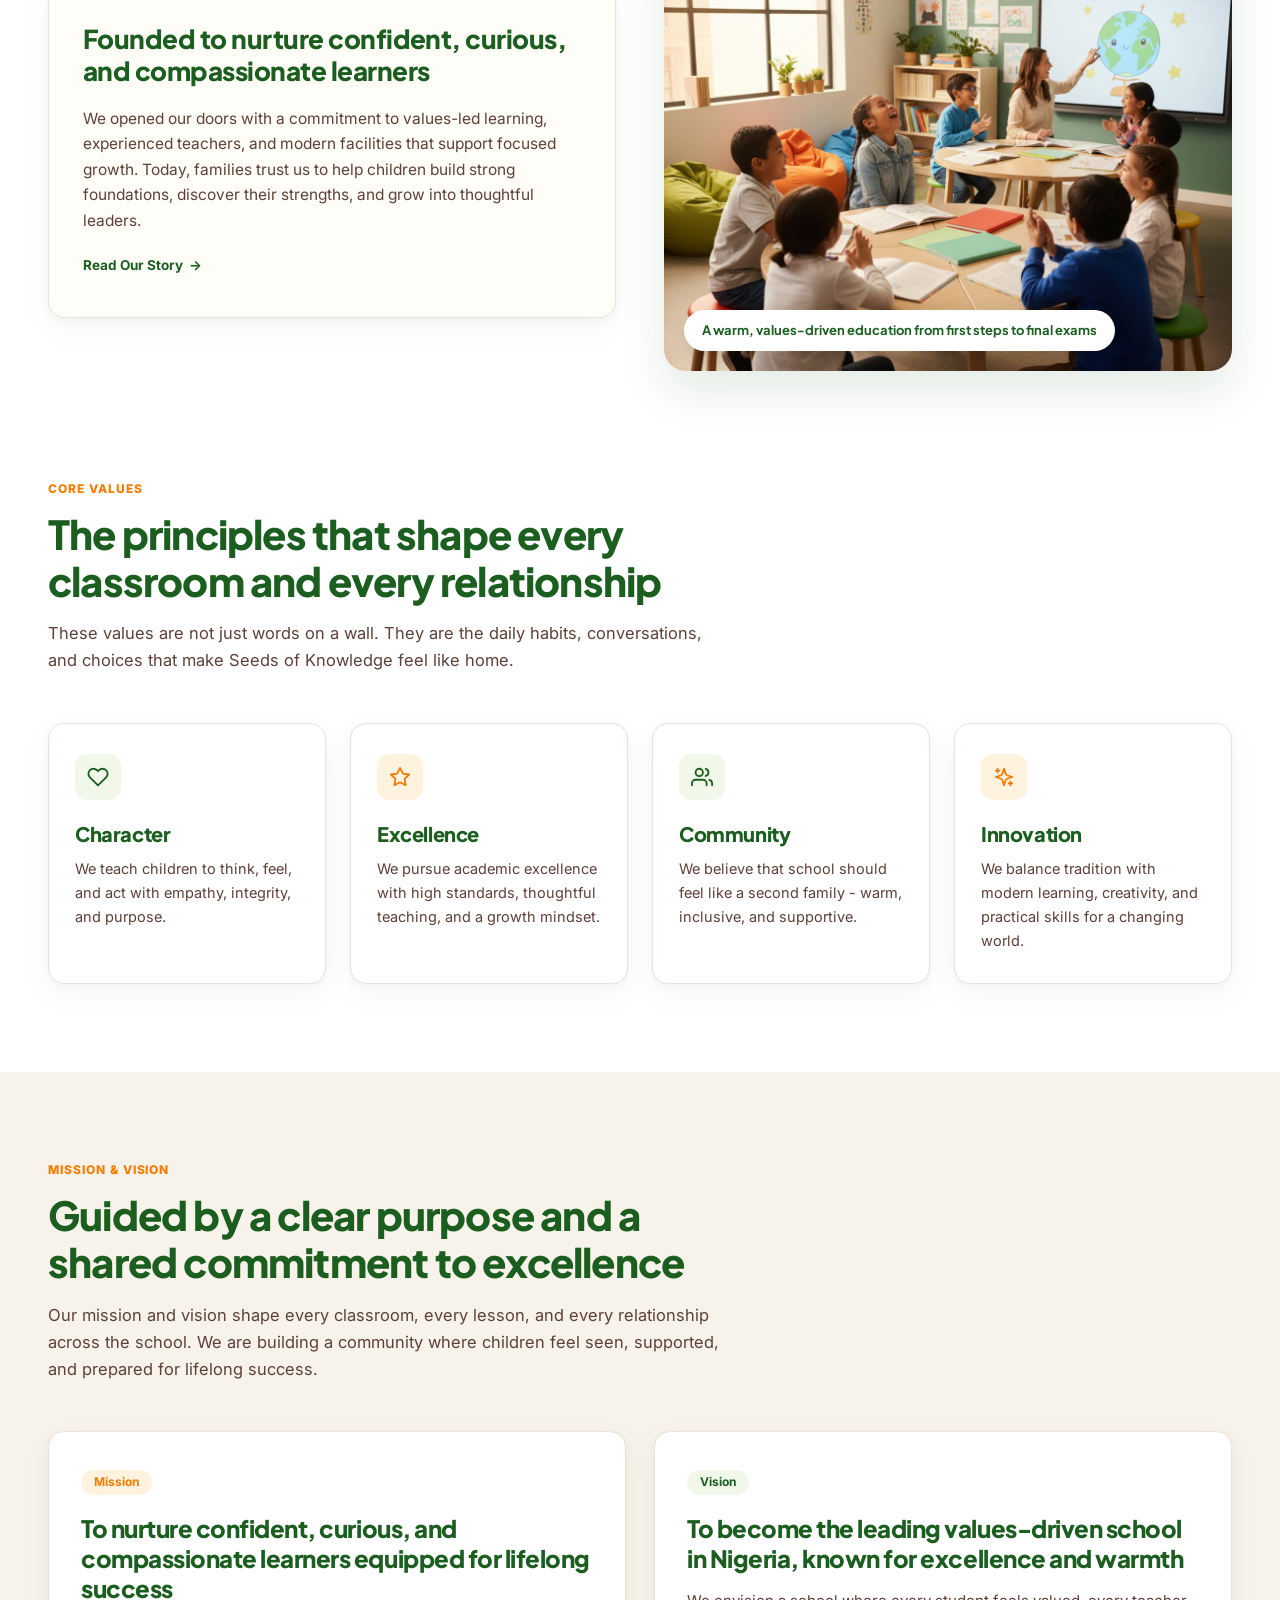
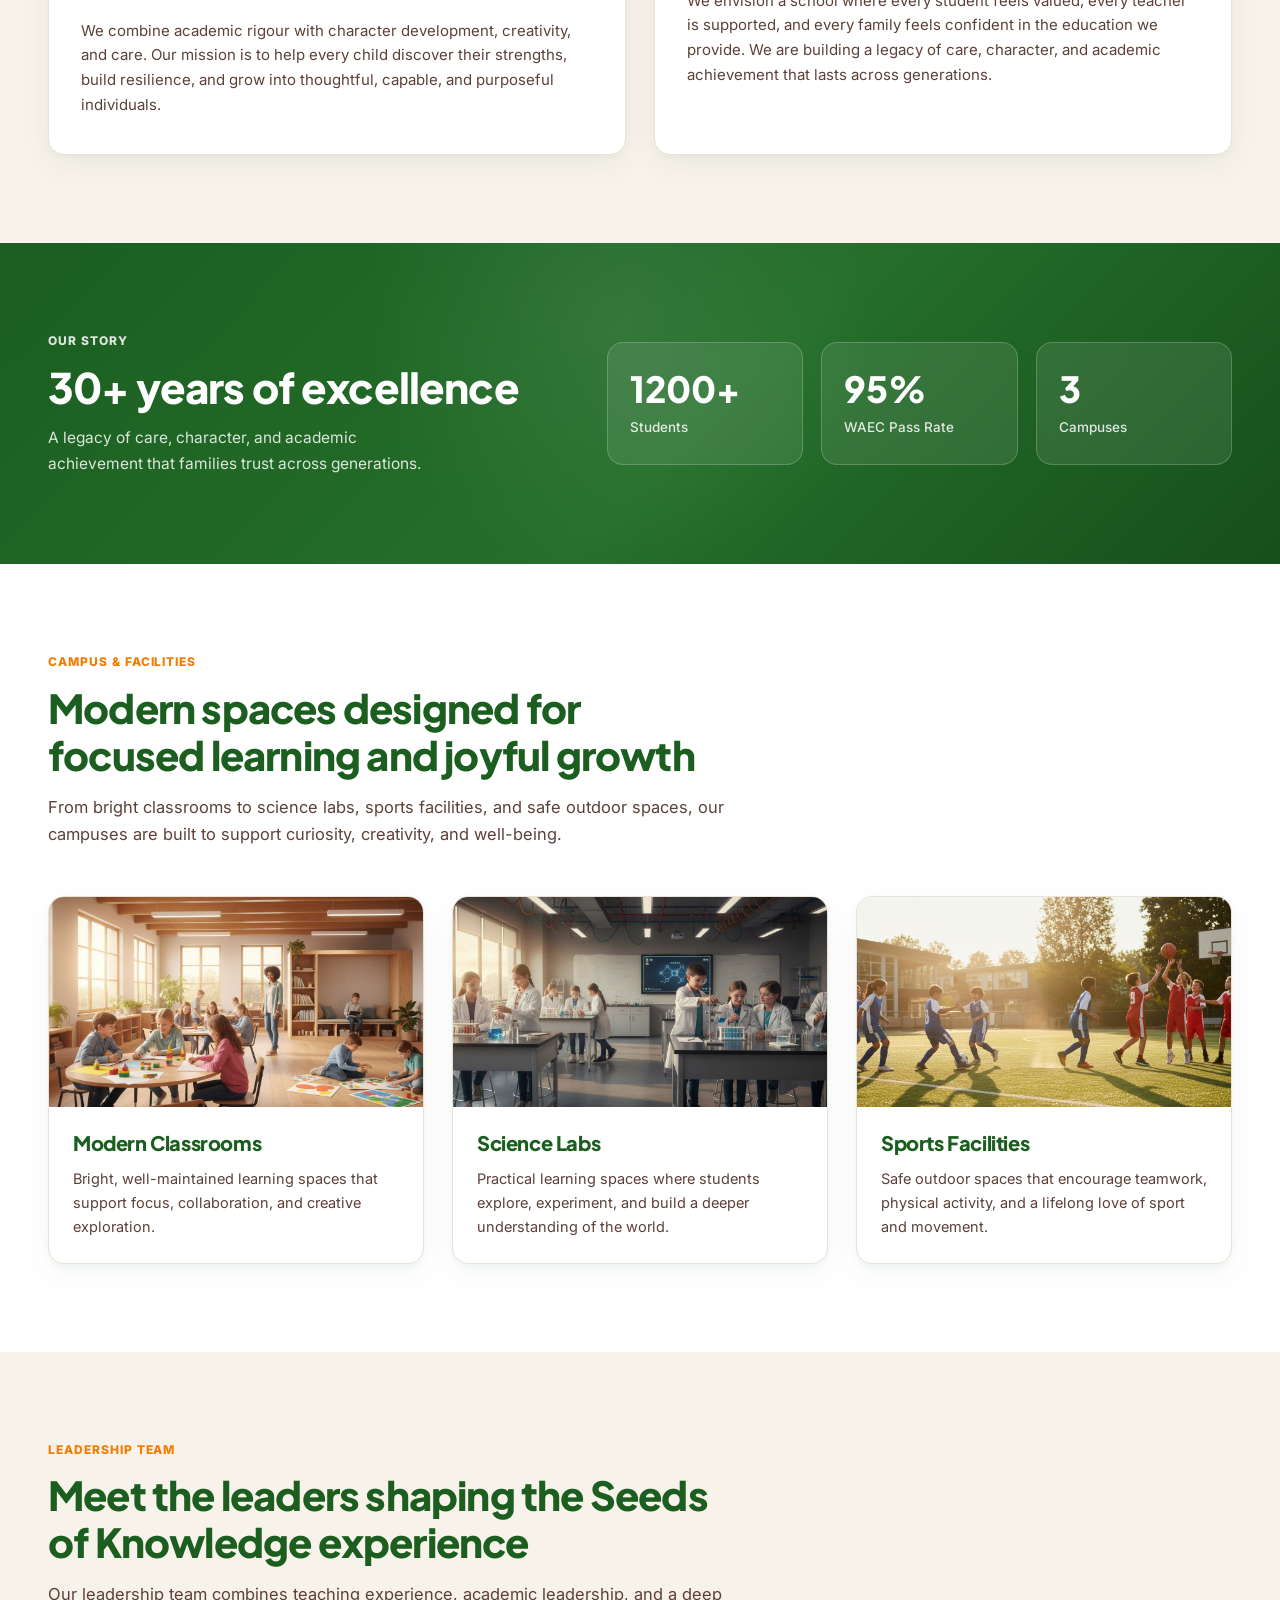
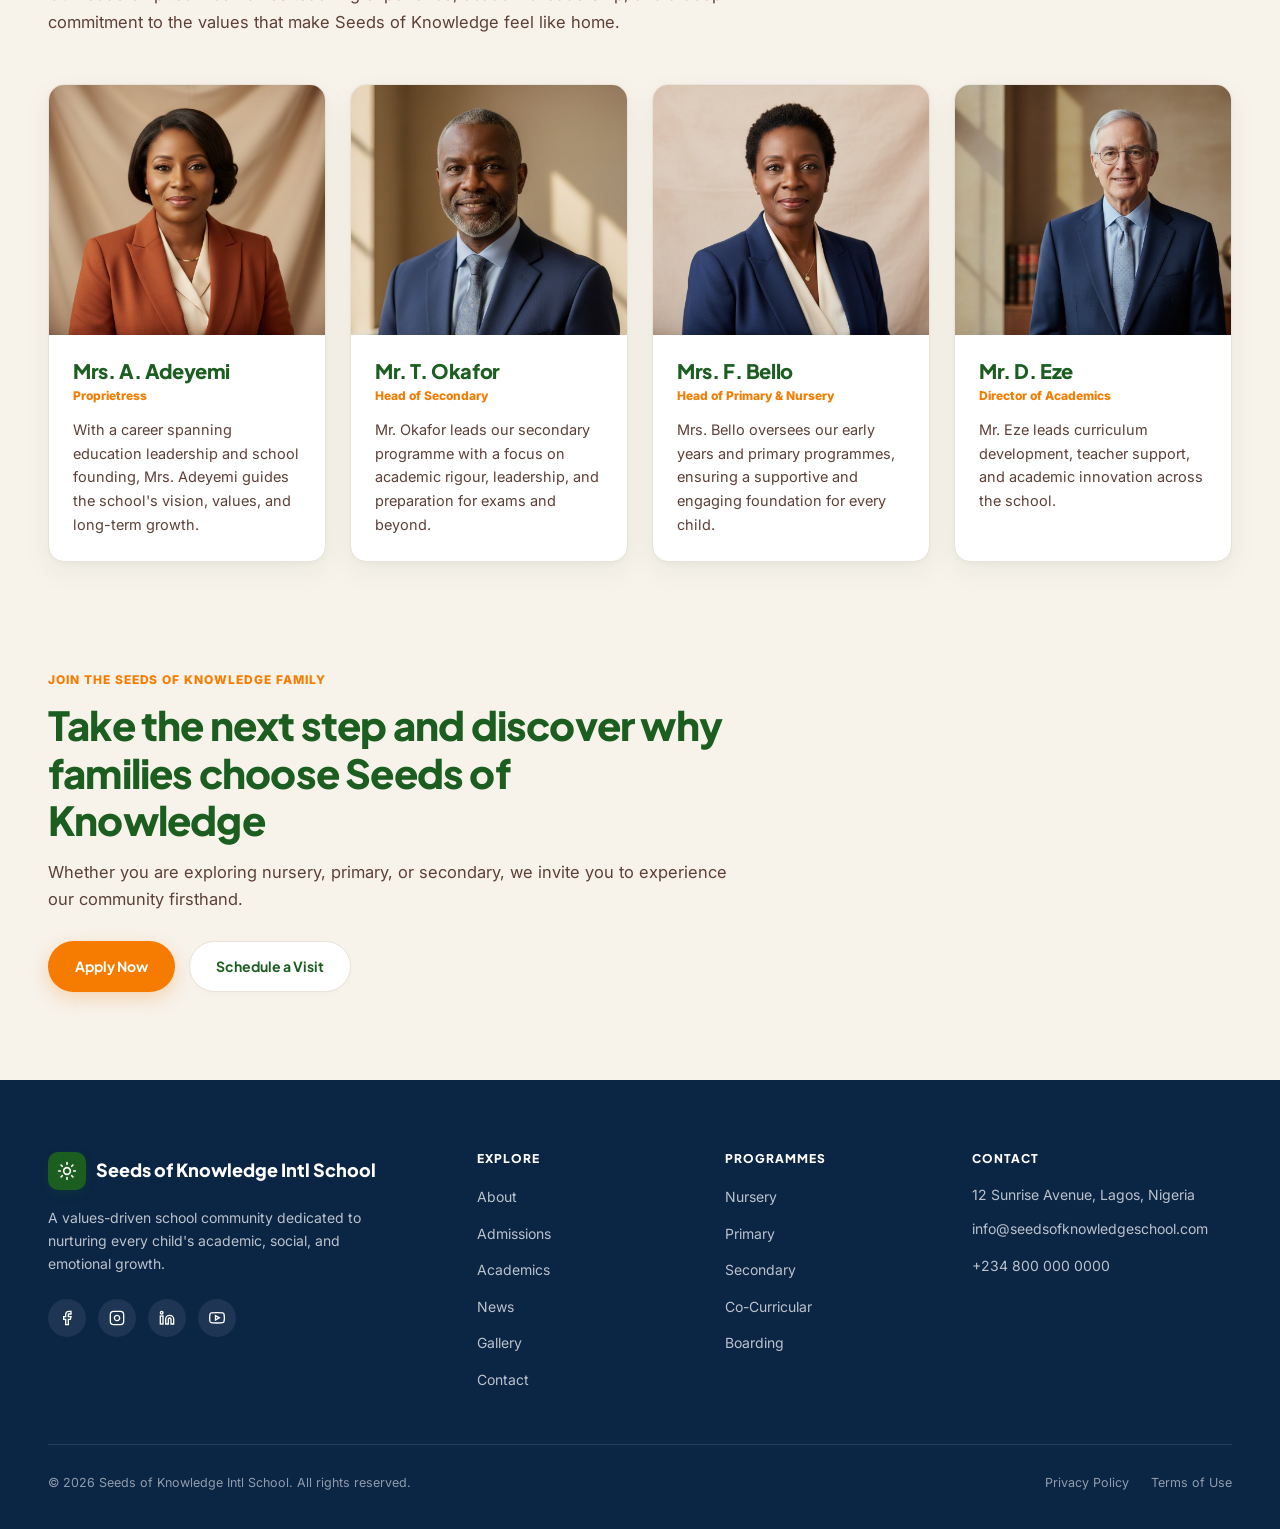
==== commit 135e9c6b: "Comprehensive responsiveness overhaul across all screen sizes (mobile, tablet, desktop)" ====
--- a/about.html
+++ b/about.html
@@ -19,7 +19,10 @@
             <path d="M12 2v2M12 20v2M4.93 4.93l1.41 1.41M17.66 17.66l1.41 1.41M2 12h2M20 12h2M6.34 17.66l-1.41 1.41M19.07 4.93l-1.41 1.41"></path>
           </svg>
         </span>
-        <span>Seeds of Knowledge Intl School</span>
+        <span class="brand-text">
+          <span class="brand-name">Seeds of Knowledge</span>
+          <span class="brand-sub">Intl School</span>
+        </span>
       </a>
 
       <nav class="main-nav" aria-label="Main Navigation">
@@ -56,6 +59,7 @@
       <a href="news.html" class="nav-link">News</a>
       <a href="gallery.html" class="nav-link">Gallery</a>
       <a href="contact.html" class="nav-link">Contact</a>
+      <a href="admissions.html" class="btn btn-orange mobile-drawer-btn">Apply for Admission</a>
       <div class="programme-switcher">
         <a href="nursery-primary.html" class="programme-pill">Nursery &amp; Primary</a>
         <a href="secondary.html" class="programme-pill highlighted">Secondary</a>
--- a/assets/css/styles.css
+++ b/assets/css/styles.css
@@ -32,12 +32,15 @@
   box-sizing: border-box;
   margin: 0;
   padding: 0;
+  overflow-wrap: break-word;
 }
 
 html {
   scroll-behavior: smooth;
   -webkit-font-smoothing: antialiased;
   -moz-osx-font-smoothing: grayscale;
+  overflow-x: hidden;
+  max-width: 100%;
 }
 
 body {
@@ -47,6 +50,8 @@
   line-height: 1.6;
   font-size: 16px;
   overflow-x: hidden;
+  max-width: 100%;
+  width: 100%;
 }
 
 h1, h2, h3, h4, h5, h6 {
@@ -76,11 +81,24 @@
   max-width: var(--container-max);
   margin: 0 auto;
   padding: 0 48px;
+  width: 100%;
+}
+
+@media (max-width: 1024px) {
+  .container {
+    padding: 0 28px;
+  }
 }
 
 @media (max-width: 768px) {
   .container {
     padding: 0 20px;
+  }
+}
+
+@media (max-width: 480px) {
+  .container {
+    padding: 0 16px;
   }
 }
 
@@ -93,10 +111,12 @@
   z-index: 1000;
   background-color: rgba(255, 253, 248, 0.96);
   backdrop-filter: blur(12px);
+  -webkit-backdrop-filter: blur(12px);
   border-bottom: 1px solid var(--border-warm);
-  height: 84px;
-  display: flex;
-  align-items: center;
+  min-height: 80px;
+  display: flex;
+  align-items: center;
+  transition: var(--transition);
 }
 
 .header-inner {
@@ -115,12 +135,9 @@
   align-items: center;
   gap: 10px;
   font-family: 'Plus Jakarta Sans', sans-serif;
-  font-weight: 800;
-  font-size: 16.5px;
-  color: var(--green-primary);
-  letter-spacing: -0.02em;
-  line-height: 1.2;
+  color: var(--green-primary);
   flex-shrink: 0;
+  min-width: 0;
 }
 
 .brand-icon {
@@ -139,6 +156,29 @@
 .brand-icon svg {
   width: 20px;
   height: 20px;
+}
+
+.brand-text {
+  display: flex;
+  flex-direction: column;
+  line-height: 1.18;
+  min-width: 0;
+}
+
+.brand-name {
+  font-size: 16px;
+  font-weight: 800;
+  letter-spacing: -0.02em;
+  color: var(--green-primary);
+  white-space: nowrap;
+}
+
+.brand-sub {
+  font-size: 11px;
+  font-weight: 600;
+  color: var(--text-muted);
+  letter-spacing: 0.02em;
+  white-space: nowrap;
 }
 
 .main-nav {
@@ -212,8 +252,8 @@
 
 .mobile-menu-toggle {
   display: none;
-  width: 38px;
-  height: 38px;
+  width: 40px;
+  height: 40px;
   border-radius: 10px;
   background-color: var(--green-light);
   color: var(--green-primary);
@@ -231,19 +271,21 @@
 
 .mobile-drawer {
   display: none;
-  position: fixed;
-  top: 68px;
+  position: absolute;
+  top: 100%;
   left: 0;
   right: 0;
-  max-height: calc(100vh - 68px);
+  width: 100%;
+  max-height: calc(100vh - 70px);
+  max-height: calc(100dvh - 70px);
   overflow-y: auto;
   background-color: var(--bg-cream);
-  border-bottom: 1px solid var(--border-warm);
-  box-shadow: 0 20px 40px rgba(0, 0, 0, 0.12);
-  padding: 20px 24px 24px;
+  border-bottom: 2px solid var(--border-warm);
+  box-shadow: 0 20px 40px rgba(0, 0, 0, 0.15);
+  padding: 18px 20px 24px;
   z-index: 999;
   flex-direction: column;
-  gap: 10px;
+  gap: 8px;
 }
 
 .mobile-drawer.open {
@@ -258,10 +300,19 @@
 
 .mobile-drawer .nav-link.active {
   background-color: var(--green-light);
+  font-weight: 700;
 }
 
 .mobile-drawer .nav-link.active::after {
   display: none;
+}
+
+.mobile-drawer .mobile-drawer-btn {
+  width: 100%;
+  margin-top: 6px;
+  text-align: center;
+  padding: 12px 20px;
+  font-size: 14.5px;
 }
 
 .mobile-drawer .programme-switcher {
@@ -276,72 +327,60 @@
   padding: 9px 12px;
 }
 
-/* Hide pill switcher first on medium laptops/tablets so nav + Apply Now never crowd */
-@media (max-width: 1260px) {
+/* Header Breakpoints */
+@media (max-width: 1200px) {
   .header-inner {
     padding: 0 28px;
-    gap: 16px;
+    gap: 14px;
   }
   .header-actions .programme-switcher {
     display: none;
   }
   .main-nav {
-    gap: 16px;
-  }
-}
-
-/* Tablet & Mobile Navigation (Apply Now inside, Hamburger icon at extreme right) */
+    gap: 14px;
+  }
+  .nav-link {
+    font-size: 13.5px;
+  }
+}
+
 @media (max-width: 1024px) {
+  .site-header {
+    min-height: 68px;
+  }
   .main-nav {
     display: none;
   }
   .mobile-menu-toggle {
     display: inline-flex;
-  }
-  .site-header {
-    height: 68px;
   }
   .header-inner {
     padding: 0 20px;
     gap: 12px;
   }
-  .brand-logo {
-    font-size: 15.5px;
-    gap: 9px;
-    flex: 1 1 auto;
-    min-width: 0;
-  }
-  .brand-logo span:last-child {
-    display: block;
-    overflow-wrap: break-word;
-  }
   .brand-icon {
-    width: 34px;
-    height: 34px;
+    width: 36px;
+    height: 36px;
+  }
+  .brand-name {
+    font-size: 15px;
+  }
+  .brand-sub {
+    font-size: 11px;
   }
   .header-actions {
     gap: 10px;
-    flex-shrink: 0;
     margin-left: 0;
   }
 }
 
 @media (max-width: 540px) {
   .site-header {
-    height: 64px;
-  }
-  .mobile-drawer {
-    top: 64px;
-    max-height: calc(100vh - 64px);
-    padding: 16px 18px 20px;
+    min-height: 62px;
+    padding: 8px 0;
   }
   .header-inner {
     padding: 0 14px;
-    gap: 8px;
-  }
-  .brand-logo {
-    font-size: 13.5px;
-    line-height: 1.18;
     gap: 8px;
   }
   .brand-icon {
@@ -353,17 +392,47 @@
     width: 17px;
     height: 17px;
   }
+  .brand-name {
+    font-size: 14px;
+  }
+  .brand-sub {
+    font-size: 10px;
+  }
   .header-actions {
     gap: 8px;
   }
   .header-actions .btn-sm {
-    padding: 8px 13px;
-    font-size: 12px;
+    padding: 7px 11px;
+    font-size: 11.5px;
   }
   .mobile-menu-toggle {
     width: 36px;
     height: 36px;
     border-radius: 9px;
+  }
+  .mobile-drawer {
+    padding: 14px 16px 20px;
+  }
+}
+
+@media (max-width: 380px) {
+  .header-inner {
+    padding: 0 10px;
+    gap: 6px;
+  }
+  .brand-name {
+    font-size: 13px;
+  }
+  .brand-sub {
+    font-size: 9.5px;
+  }
+  .header-actions .btn-sm {
+    padding: 6px 8px;
+    font-size: 10.5px;
+  }
+  .mobile-menu-toggle {
+    width: 34px;
+    height: 34px;
   }
 }
 
@@ -538,7 +607,7 @@
 }
 
 .section-title {
-  font-size: clamp(30px, 3.5vw, 42px);
+  font-size: clamp(22px, 4.5vw, 40px);
   font-weight: 800;
   color: var(--green-primary);
   margin-bottom: 16px;
@@ -566,7 +635,7 @@
 }
 
 .hero-title {
-  font-size: clamp(38px, 4.4vw, 56px);
+  font-size: clamp(26px, 6vw, 54px);
   font-weight: 800;
   color: var(--green-primary);
   line-height: 1.1;
@@ -630,6 +699,7 @@
   position: absolute;
   bottom: 20px;
   left: 20px;
+  max-width: calc(100% - 40px);
   background-color: var(--bg-white);
   color: var(--green-primary);
   font-family: 'Plus Jakarta Sans', sans-serif;
@@ -638,6 +708,8 @@
   padding: 10px 18px;
   border-radius: var(--radius-pill);
   box-shadow: 0 10px 25px rgba(0, 0, 0, 0.14);
+  white-space: normal;
+  word-break: normal;
 }
 
 /* Wide Hero Variant (About Page) */
@@ -846,7 +918,7 @@
 }
 
 .stats-banner-title {
-  font-size: clamp(32px, 3.8vw, 44px);
+  font-size: clamp(24px, 5vw, 42px);
   font-weight: 800;
   color: var(--bg-white);
   margin-bottom: 14px;
@@ -1110,6 +1182,8 @@
   display: flex;
   align-items: center;
   justify-content: space-between;
+  flex-wrap: wrap;
+  gap: 8px;
   padding: 15px 0;
   border-bottom: 1px solid var(--border-warm);
   font-size: 15px;
@@ -1443,9 +1517,9 @@
 }
 
 /* =========================================
-   RESPONSIVE BREAKPOINTS (Mobile 390px Figma)
+   COMPREHENSIVE RESPONSIVE BREAKPOINTS
    ========================================= */
-@media (max-width: 992px) {
+@media (max-width: 1024px) {
   .hero-grid,
   .split-2col,
   .stats-banner-grid,
@@ -1456,48 +1530,167 @@
 
   .grid-4 {
     grid-template-columns: repeat(2, 1fr);
+    gap: 20px;
   }
 
   .grid-3 {
     grid-template-columns: repeat(2, 1fr);
+    gap: 20px;
+  }
+
+  .stats-cards-row.cols-4 {
+    grid-template-columns: repeat(2, 1fr);
+    gap: 16px;
+  }
+
+  .stats-cards-row {
+    grid-template-columns: repeat(3, 1fr);
+    gap: 16px;
   }
 
   .footer-grid {
     grid-template-columns: 1fr 1fr;
+    gap: 36px;
+  }
+}
+
+@media (max-width: 768px) {
+  .section {
+    padding: 64px 0;
+  }
+
+  .grid-2 {
+    grid-template-columns: 1fr;
+    gap: 20px;
+  }
+
+  .stats-cards-row {
+    grid-template-columns: repeat(2, 1fr);
+  }
+
+  .form-grid {
+    grid-template-columns: 1fr;
+  }
+
+  .form-control {
+    font-size: 16px; /* Prevents mobile browser auto-zoom on input tap */
+  }
+
+  .modal-content {
+    max-width: 95vw;
   }
 }
 
 @media (max-width: 640px) {
   .section {
-    padding: 56px 0;
+    padding: 48px 0;
   }
 
   .hero-split,
   .hero-stacked {
-    padding: 36px 0 56px;
+    padding: 30px 0 46px;
   }
 
   .grid-4,
   .grid-3,
-  .grid-2,
-  .stats-cards-row,
-  .stats-cards-row.cols-4,
   .beyond-row-card,
-  .beyond-photos,
-  .form-grid,
+  .beyond-photos {
+    grid-template-columns: 1fr;
+  }
+
+  .beyond-photo-box {
+    min-height: 240px;
+  }
+
+  .card,
+  .form-card {
+    padding: 22px 18px !important;
+  }
+
+  .photo-card-body {
+    padding: 20px 18px;
+  }
+
+  .info-box-green,
+  .info-box-orange {
+    padding: 20px 18px !important;
+  }
+
+  .floating-pill {
+    bottom: 12px;
+    left: 12px;
+    right: 12px;
+    max-width: calc(100% - 24px);
+    width: fit-content;
+    font-size: 11.5px;
+    padding: 7px 13px;
+    border-radius: 12px;
+    line-height: 1.35;
+  }
+
+  .modal-backdrop {
+    padding: 12px;
+  }
+
+  .modal-content {
+    padding: 24px 18px !important;
+    border-radius: var(--radius-md);
+    max-height: 94vh;
+  }
+
+  .modal-close {
+    top: 12px;
+    right: 12px;
+    width: 32px;
+    height: 32px;
+    font-size: 16px;
+  }
+
   .footer-grid {
     grid-template-columns: 1fr;
-  }
-
-  .beyond-photo-box {
-    min-height: 280px;
+    gap: 28px;
+  }
+
+  .footer-bottom {
+    flex-direction: column;
+    align-items: flex-start;
+    gap: 12px;
+  }
+}
+
+@media (max-width: 480px) {
+  .stats-cards-row,
+  .stats-cards-row.cols-4 {
+    grid-template-columns: 1fr;
+  }
+
+  .hero-buttons {
+    flex-direction: column;
+    width: 100%;
   }
 
   .hero-buttons .btn {
-    width: auto;
-  }
-
-  .card {
-    padding: 24px 20px;
-  }
-}
+    width: 100%;
+    text-align: center;
+  }
+
+  .hero-trust {
+    flex-direction: column;
+    align-items: flex-start;
+    gap: 10px;
+  }
+
+  .filter-bar {
+    gap: 6px;
+  }
+
+  .filter-btn {
+    font-size: 12px;
+    padding: 7px 13px;
+  }
+
+  .footer-legal {
+    flex-wrap: wrap;
+    gap: 14px;
+  }
+}
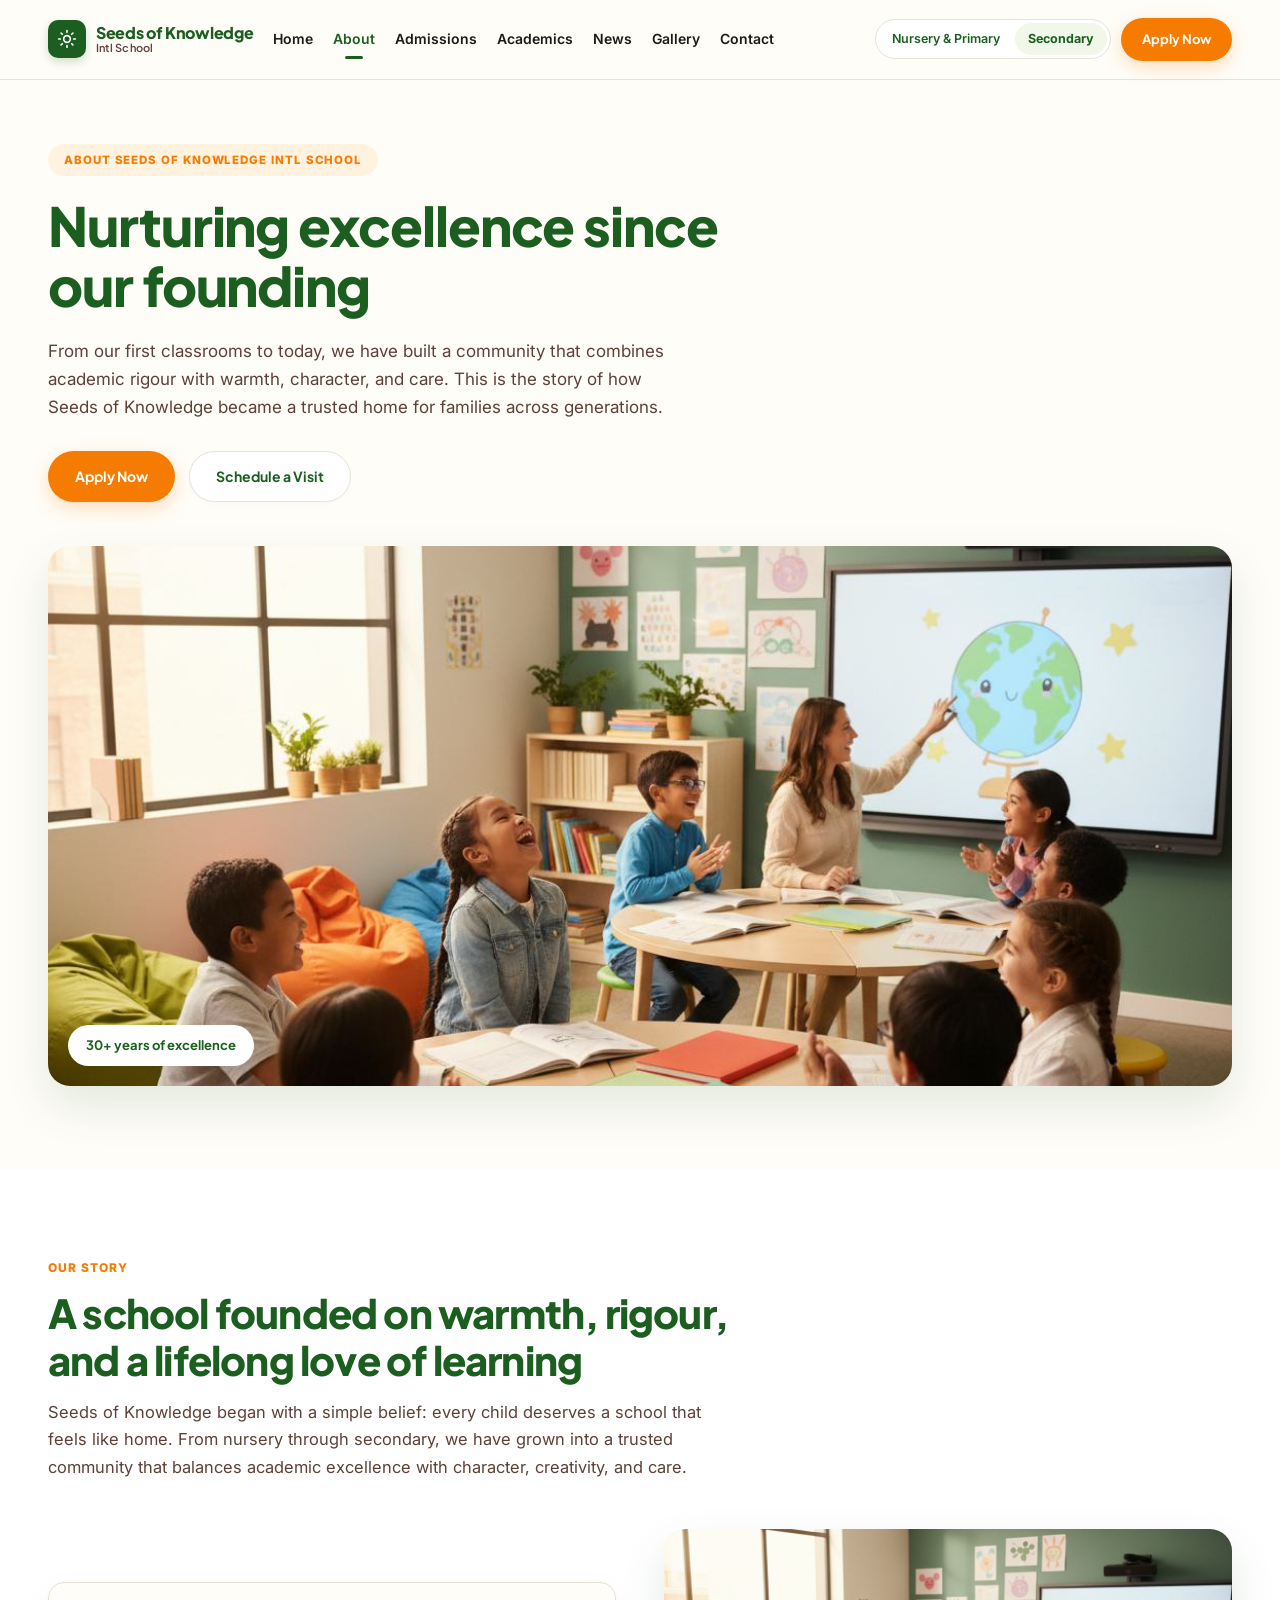
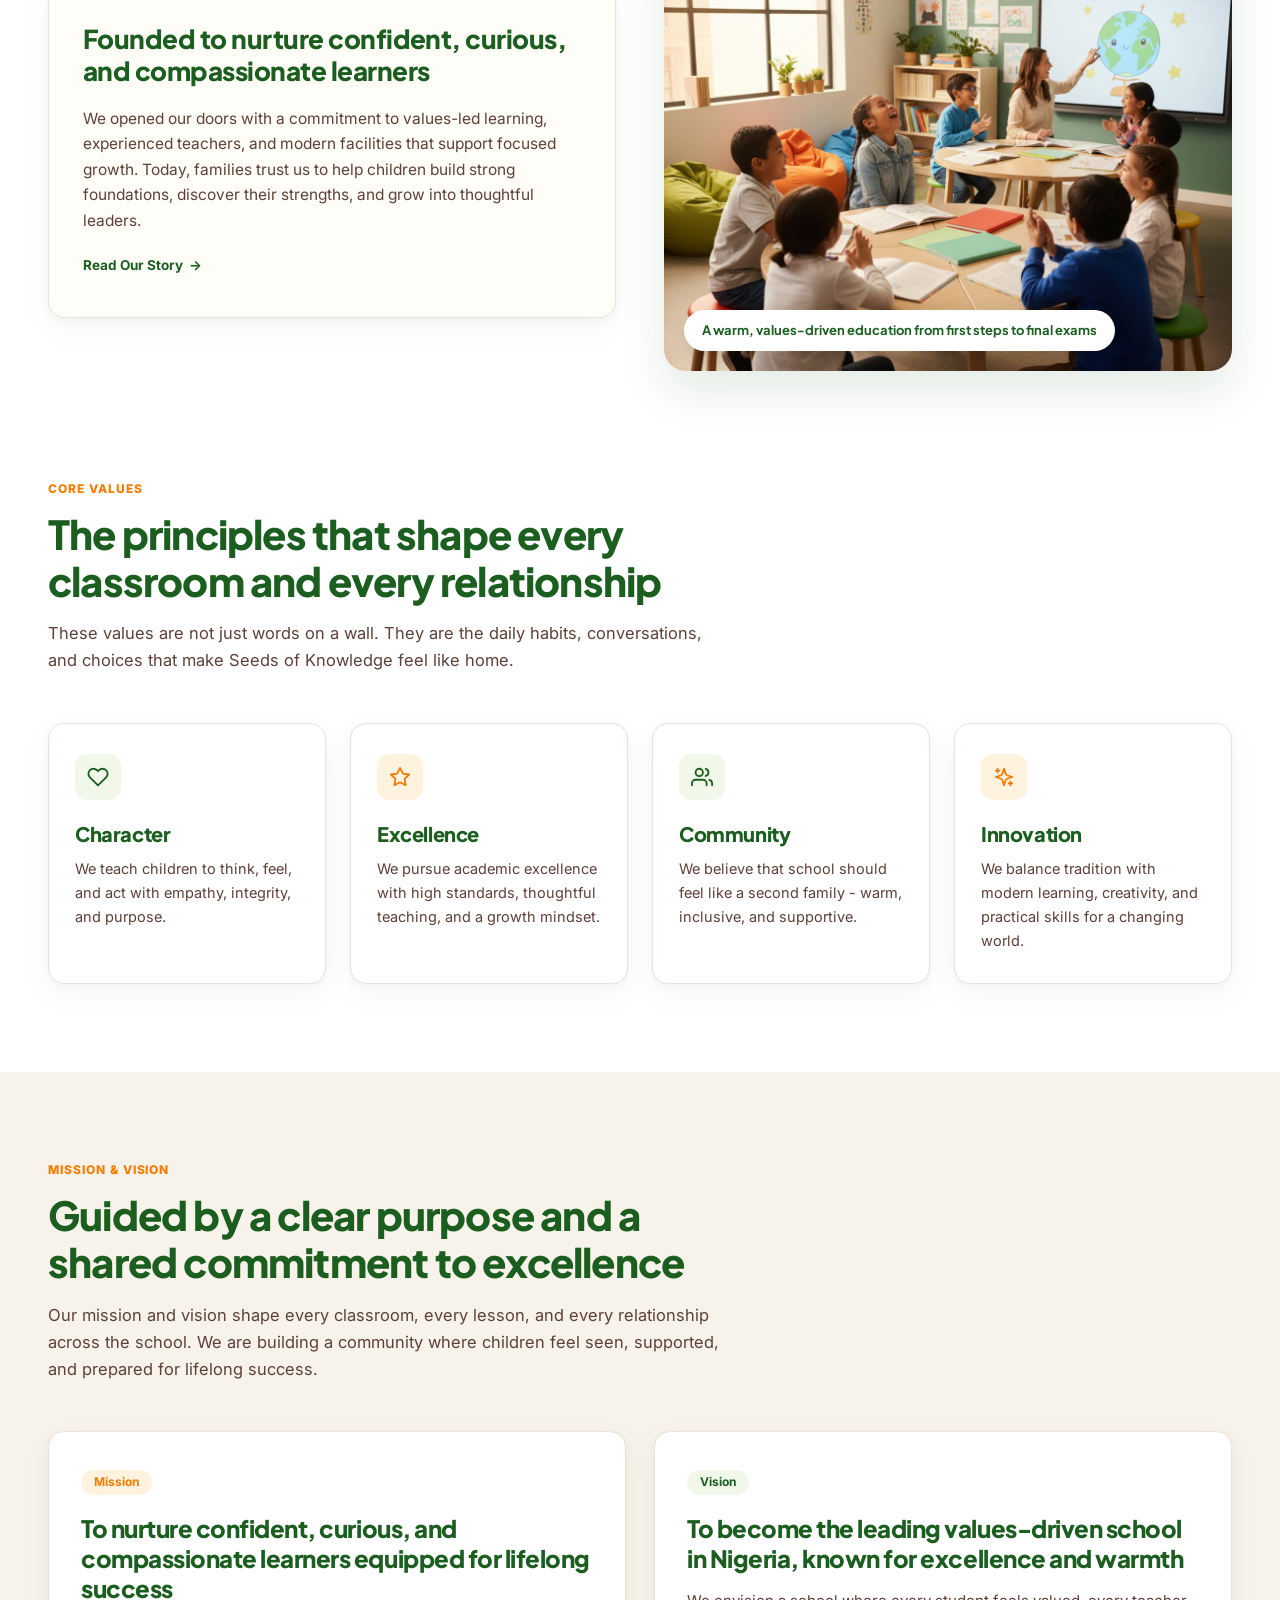
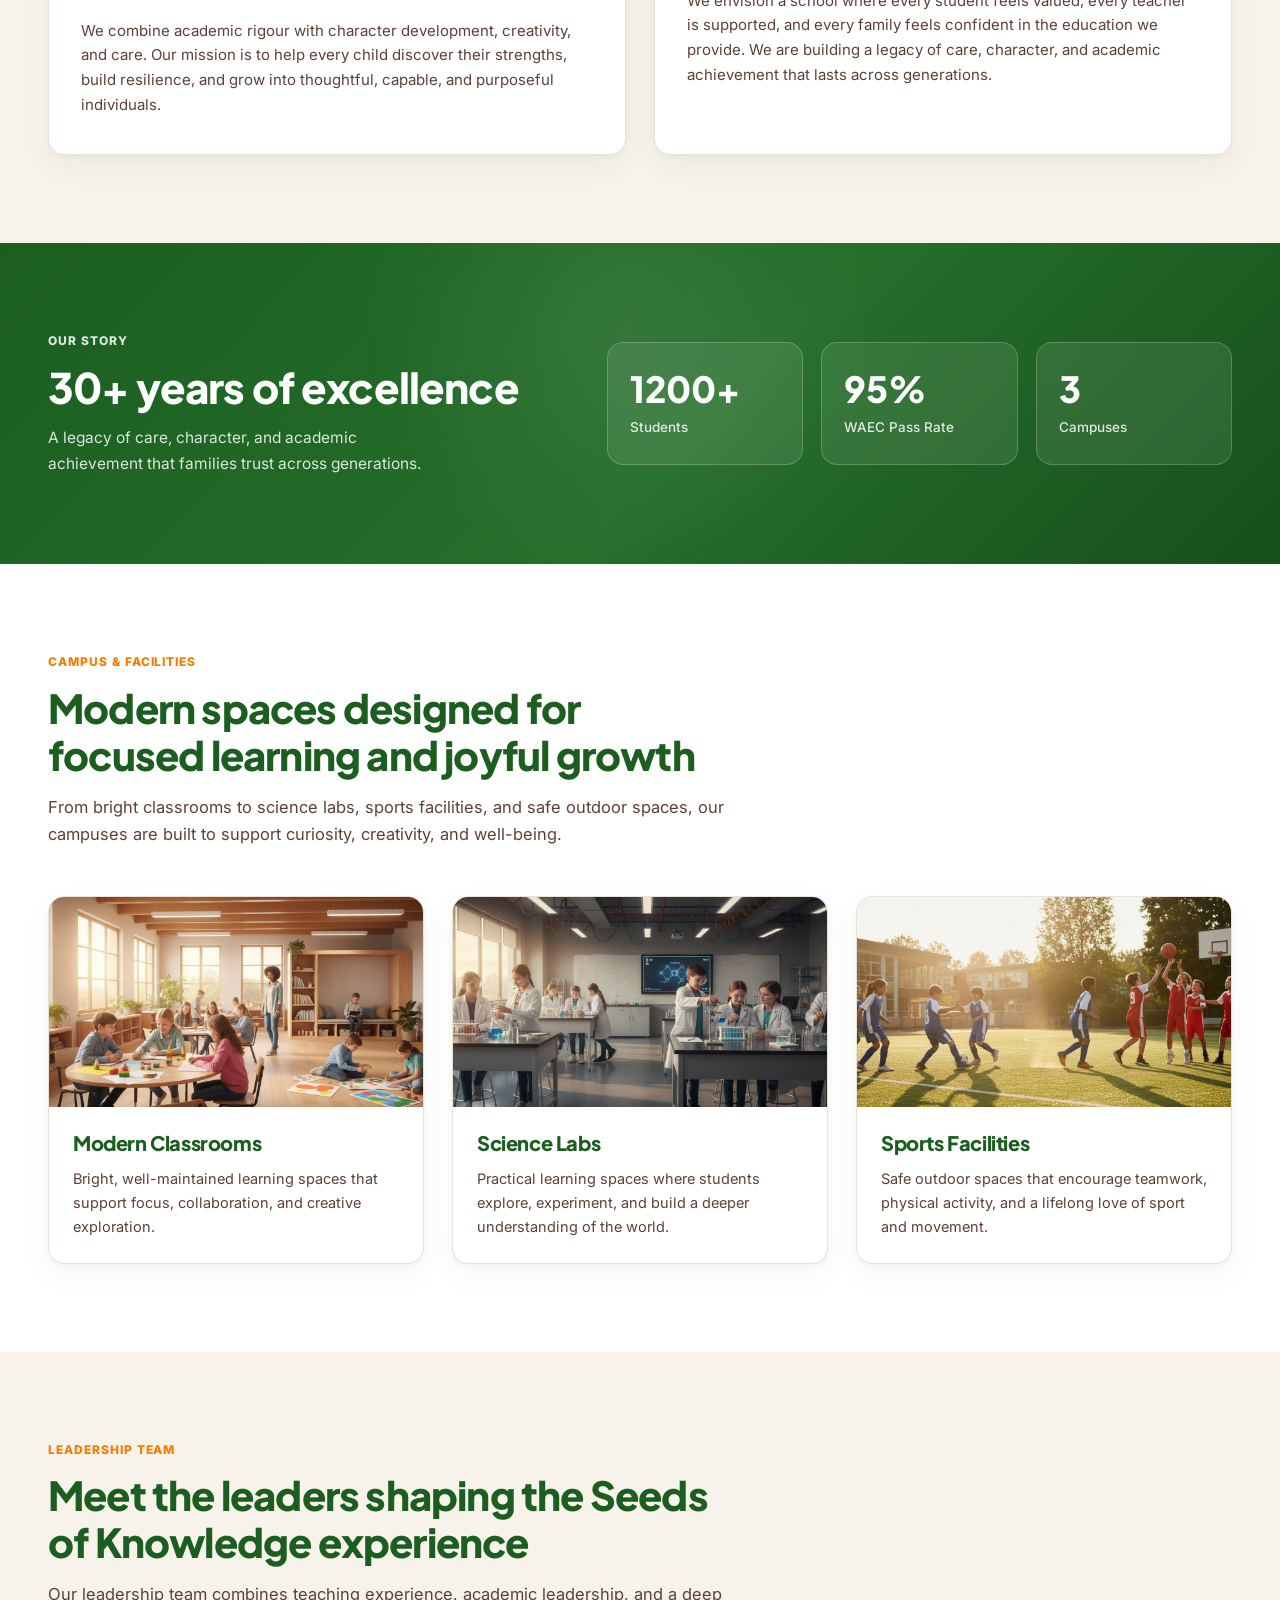
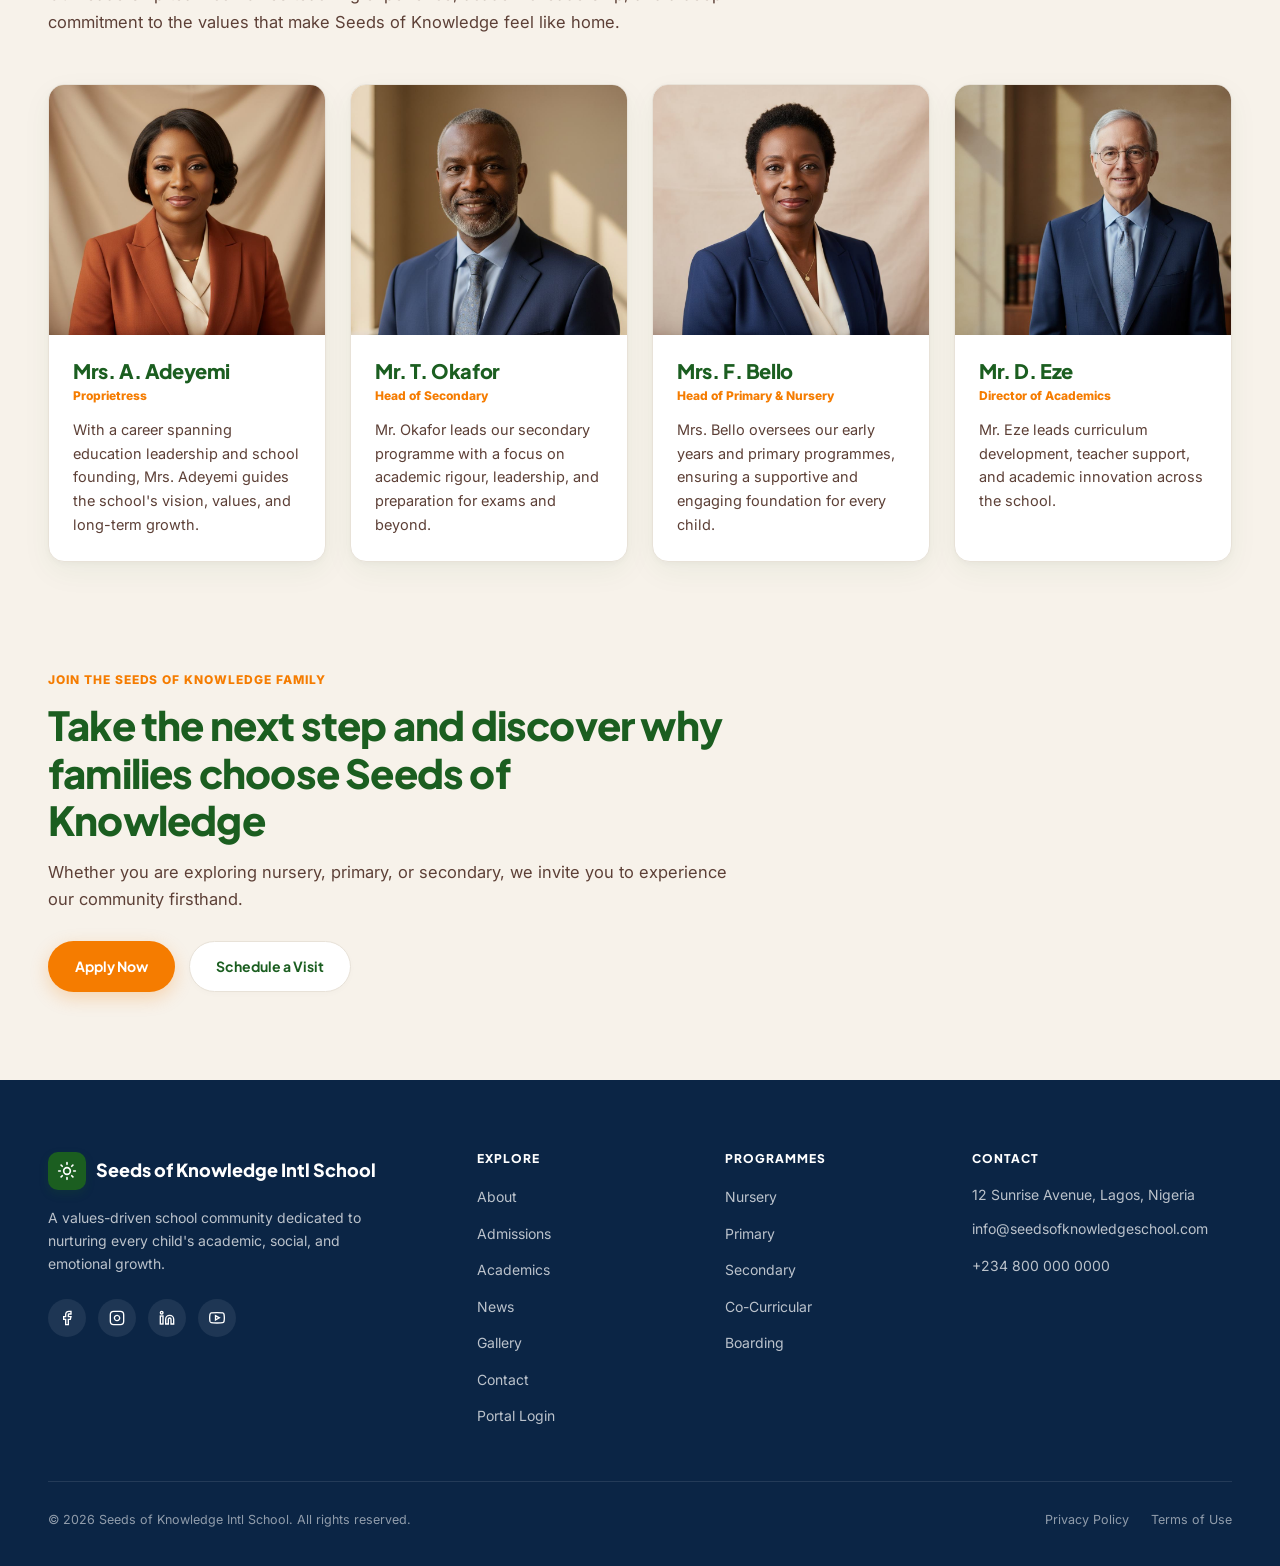
==== commit 14932f1a: "Add Portal Login navigation links to all 9 pages for seamless backend access" ====
--- a/about.html
+++ b/about.html
@@ -5,6 +5,27 @@
   <meta name="viewport" content="width=device-width, initial-scale=1.0" />
   <title>About Us | Seeds of Knowledge Intl School</title>
   <meta name="description" content="Learn the story of Seeds of Knowledge Intl School — nurturing excellence since our founding with academic rigour, warmth, character, and care." />
+    <link rel="icon" type="image/svg+xml" href="favicon.svg" />
+  <link rel="icon" type="image/png" sizes="32x32" href="favicon-32x32.png" />
+  <link rel="icon" type="image/png" sizes="16x16" href="favicon-16x16.png" />
+  <link rel="apple-touch-icon" sizes="180x180" href="apple-touch-icon.png" />
+  <link rel="canonical" href="https://seedsofknowledgeschool.com/about.html" />
+
+  <!-- Open Graph / Facebook -->
+  <meta property="og:type" content="website" />
+  <meta property="og:site_name" content="Seeds of Knowledge Intl School" />
+  <meta property="og:locale" content="en_NG" />
+  <meta property="og:url" content="https://seedsofknowledgeschool.com/about.html" />
+  <meta property="og:title" content="About Us | Seeds of Knowledge Intl School" />
+  <meta property="og:description" content="Learn the story of Seeds of Knowledge Intl School — nurturing excellence since our founding with academic rigour, warmth, character, and care." />
+  <meta property="og:image" content="https://seedsofknowledgeschool.com/assets/images/classroom-wide.jpg" />
+
+  <!-- Twitter Card -->
+  <meta name="twitter:card" content="summary_large_image" />
+  <meta name="twitter:url" content="https://seedsofknowledgeschool.com/about.html" />
+  <meta name="twitter:title" content="About Us | Seeds of Knowledge Intl School" />
+  <meta name="twitter:description" content="Learn the story of Seeds of Knowledge Intl School — nurturing excellence since our founding with academic rigour, warmth, character, and care." />
+  <meta name="twitter:image" content="https://seedsofknowledgeschool.com/assets/images/classroom-wide.jpg" />
   <link rel="stylesheet" href="assets/css/styles.css" />
 </head>
 <body>
@@ -59,6 +80,7 @@
       <a href="news.html" class="nav-link">News</a>
       <a href="gallery.html" class="nav-link">Gallery</a>
       <a href="contact.html" class="nav-link">Contact</a>
+      <a href="login" class="nav-link">Portal Login</a>
       <a href="admissions.html" class="btn btn-orange mobile-drawer-btn">Apply for Admission</a>
       <div class="programme-switcher">
         <a href="nursery-primary.html" class="programme-pill">Nursery &amp; Primary</a>
@@ -434,6 +456,7 @@
             <li><a href="news.html">News</a></li>
             <li><a href="gallery.html">Gallery</a></li>
             <li><a href="contact.html">Contact</a></li>
+            <li><a href="login">Portal Login</a></li>
           </ul>
         </div>
 
--- a/assets/css/styles.css
+++ b/assets/css/styles.css
@@ -37,10 +37,15 @@
 
 html {
   scroll-behavior: smooth;
+  scroll-padding-top: 90px;
   -webkit-font-smoothing: antialiased;
   -moz-osx-font-smoothing: grayscale;
   overflow-x: hidden;
   max-width: 100%;
+}
+
+[id] {
+  scroll-margin-top: 90px;
 }
 
 body {
@@ -767,15 +772,50 @@
   transition: var(--transition);
   display: flex;
   flex-direction: column;
-}
-
-.card:hover {
-  transform: translateY(-4px);
-  box-shadow: var(--shadow-hover);
+  box-sizing: border-box;
+  min-width: 0;
+  overflow-wrap: break-word;
+}
+
+@media (hover: hover) {
+  .card:hover {
+    transform: translateY(-4px);
+    box-shadow: var(--shadow-hover);
+  }
+}
+
+@media (hover: none) {
+  .card:hover {
+    transform: none;
+    box-shadow: var(--shadow-card);
+  }
 }
 
 .card-cream {
   background-color: var(--bg-cream);
+}
+
+/* Contact Info Cards Stack */
+.contact-cards-stack {
+  display: flex;
+  flex-direction: column;
+  gap: 20px;
+  width: 100%;
+}
+
+.contact-cards-stack > .card {
+  width: 100%;
+  margin-bottom: 0;
+}
+
+.contact-cards-stack > .card:not(:last-child) {
+  margin-bottom: 20px;
+}
+
+@supports (gap: 20px) {
+  .contact-cards-stack > .card:not(:last-child) {
+    margin-bottom: 0;
+  }
 }
 
 .icon-box {
@@ -808,6 +848,8 @@
   display: flex;
   align-items: center;
   justify-content: space-between;
+  flex-wrap: wrap;
+  gap: 8px;
   margin-bottom: 20px;
 }
 
@@ -1162,6 +1204,18 @@
   font-size: 14px;
   color: var(--text-muted);
   line-height: 1.5;
+  min-width: 0;
+}
+
+.check-list li span {
+  min-width: 0;
+  overflow-wrap: break-word;
+}
+
+.check-list li a,
+.card-text a {
+  word-break: break-all;
+  overflow-wrap: anywhere;
 }
 
 .check-list li svg {
@@ -1340,6 +1394,8 @@
 }
 
 .form-control {
+  width: 100%;
+  display: block;
   padding: 12px 16px;
   border-radius: 10px;
   border: 1px solid var(--border-warm);
@@ -1360,6 +1416,29 @@
 textarea.form-control {
   min-height: 110px;
   resize: vertical;
+}
+
+.form-status-msg {
+  display: none;
+  padding: 14px 18px;
+  margin-bottom: 16px;
+  border-radius: var(--radius-sm);
+  font-size: 14px;
+  line-height: 1.5;
+}
+
+.form-status-msg.is-visible {
+  display: block;
+}
+
+.form-status-msg.is-success {
+  background-color: var(--green-light);
+  color: var(--green-dark);
+}
+
+.form-status-msg.is-error {
+  background-color: var(--orange-light);
+  color: #9a3b00;
 }
 
 /* Modal Overlay */
@@ -1559,9 +1638,26 @@
     padding: 64px 0;
   }
 
+  .grid-3,
   .grid-2 {
-    grid-template-columns: 1fr;
-    gap: 20px;
+    grid-template-columns: 1fr !important;
+    gap: 24px;
+  }
+
+  .split-2col {
+    grid-template-columns: 1fr !important;
+    gap: 32px;
+  }
+
+  .split-2col > * {
+    min-width: 0;
+    width: 100%;
+  }
+
+  .card,
+  .form-card {
+    box-sizing: border-box;
+    width: 100%;
   }
 
   .stats-cards-row {
@@ -1593,9 +1689,30 @@
 
   .grid-4,
   .grid-3,
+  .grid-2,
   .beyond-row-card,
   .beyond-photos {
-    grid-template-columns: 1fr;
+    grid-template-columns: 1fr !important;
+    gap: 22px;
+  }
+
+  .card-top-between {
+    flex-direction: column;
+    align-items: flex-start;
+    gap: 8px;
+    margin-bottom: 16px;
+  }
+
+  .card-top-between .role-label {
+    margin-bottom: 0;
+  }
+
+  .check-list li span {
+    display: flex;
+    flex-direction: column;
+    gap: 3px;
+    min-width: 0;
+    width: 100%;
   }
 
   .beyond-photo-box {
@@ -1605,6 +1722,8 @@
   .card,
   .form-card {
     padding: 22px 18px !important;
+    width: 100%;
+    box-sizing: border-box;
   }
 
   .photo-card-body {
